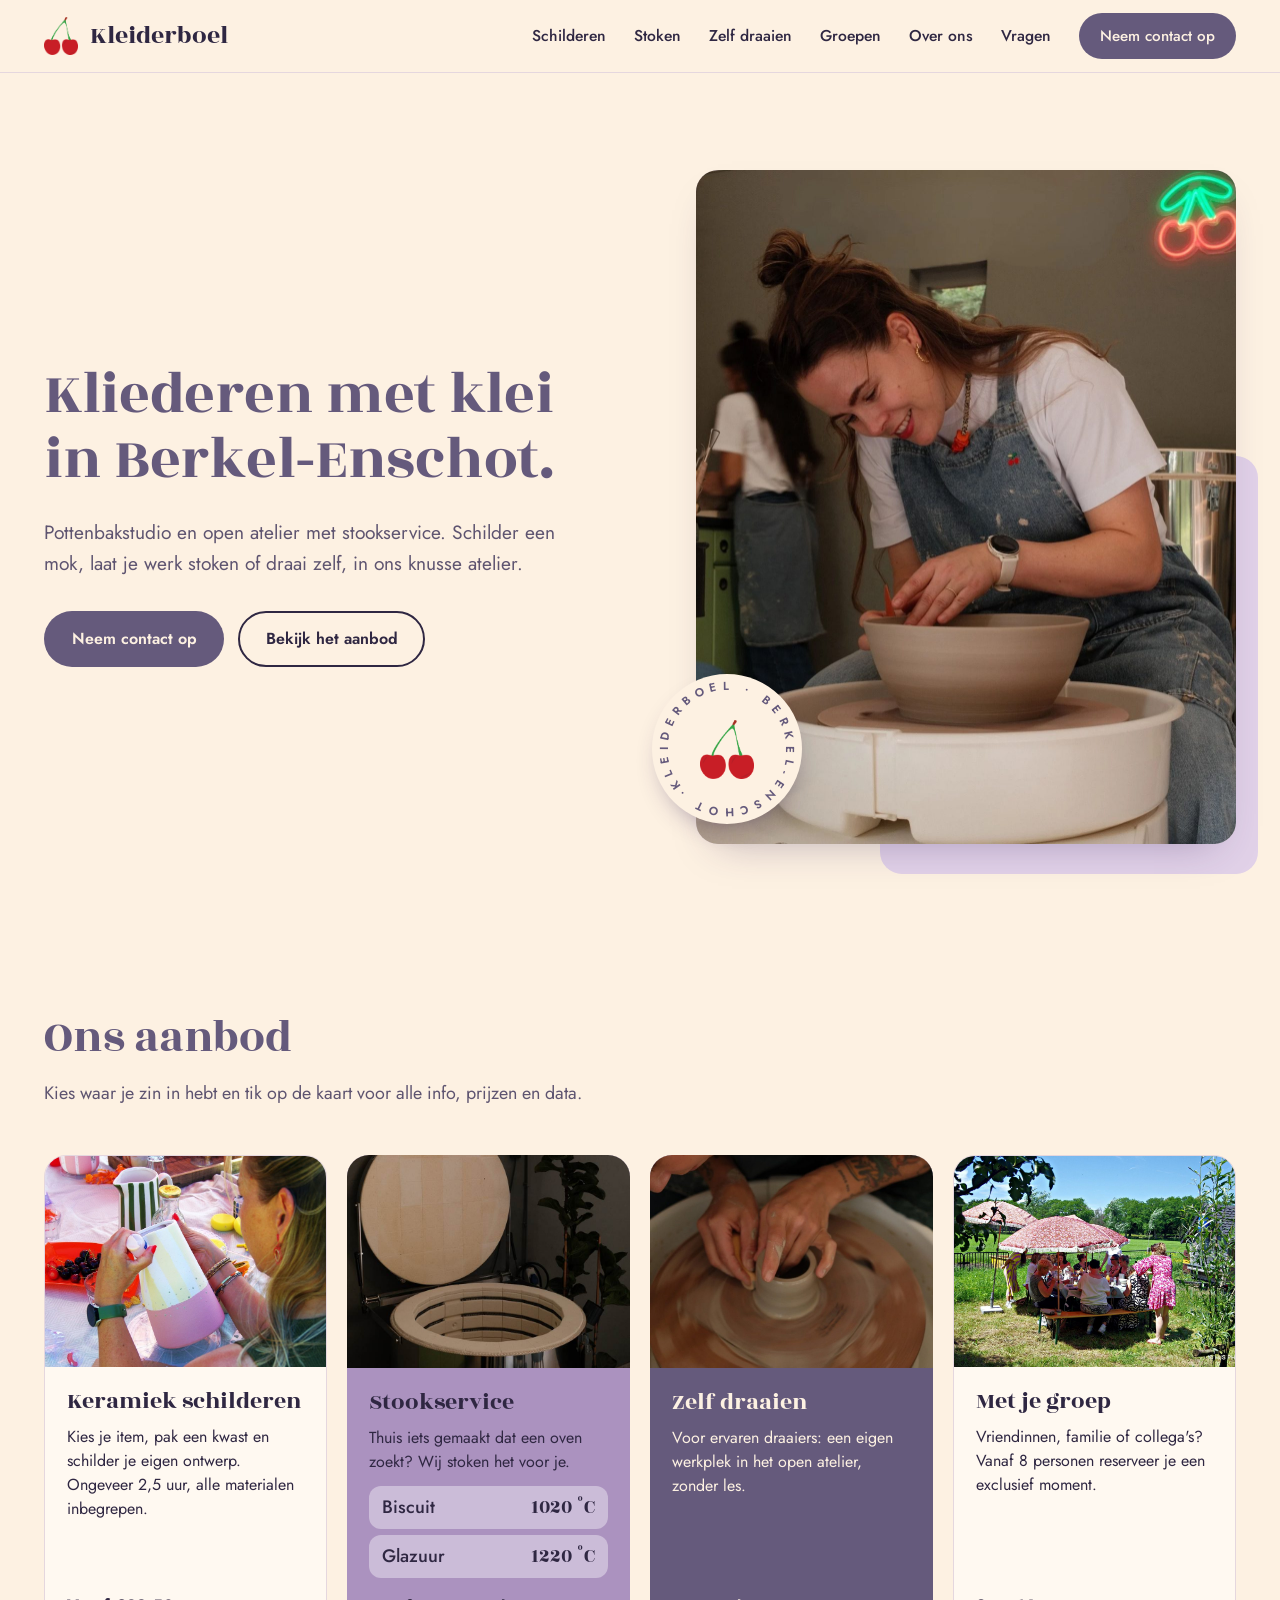
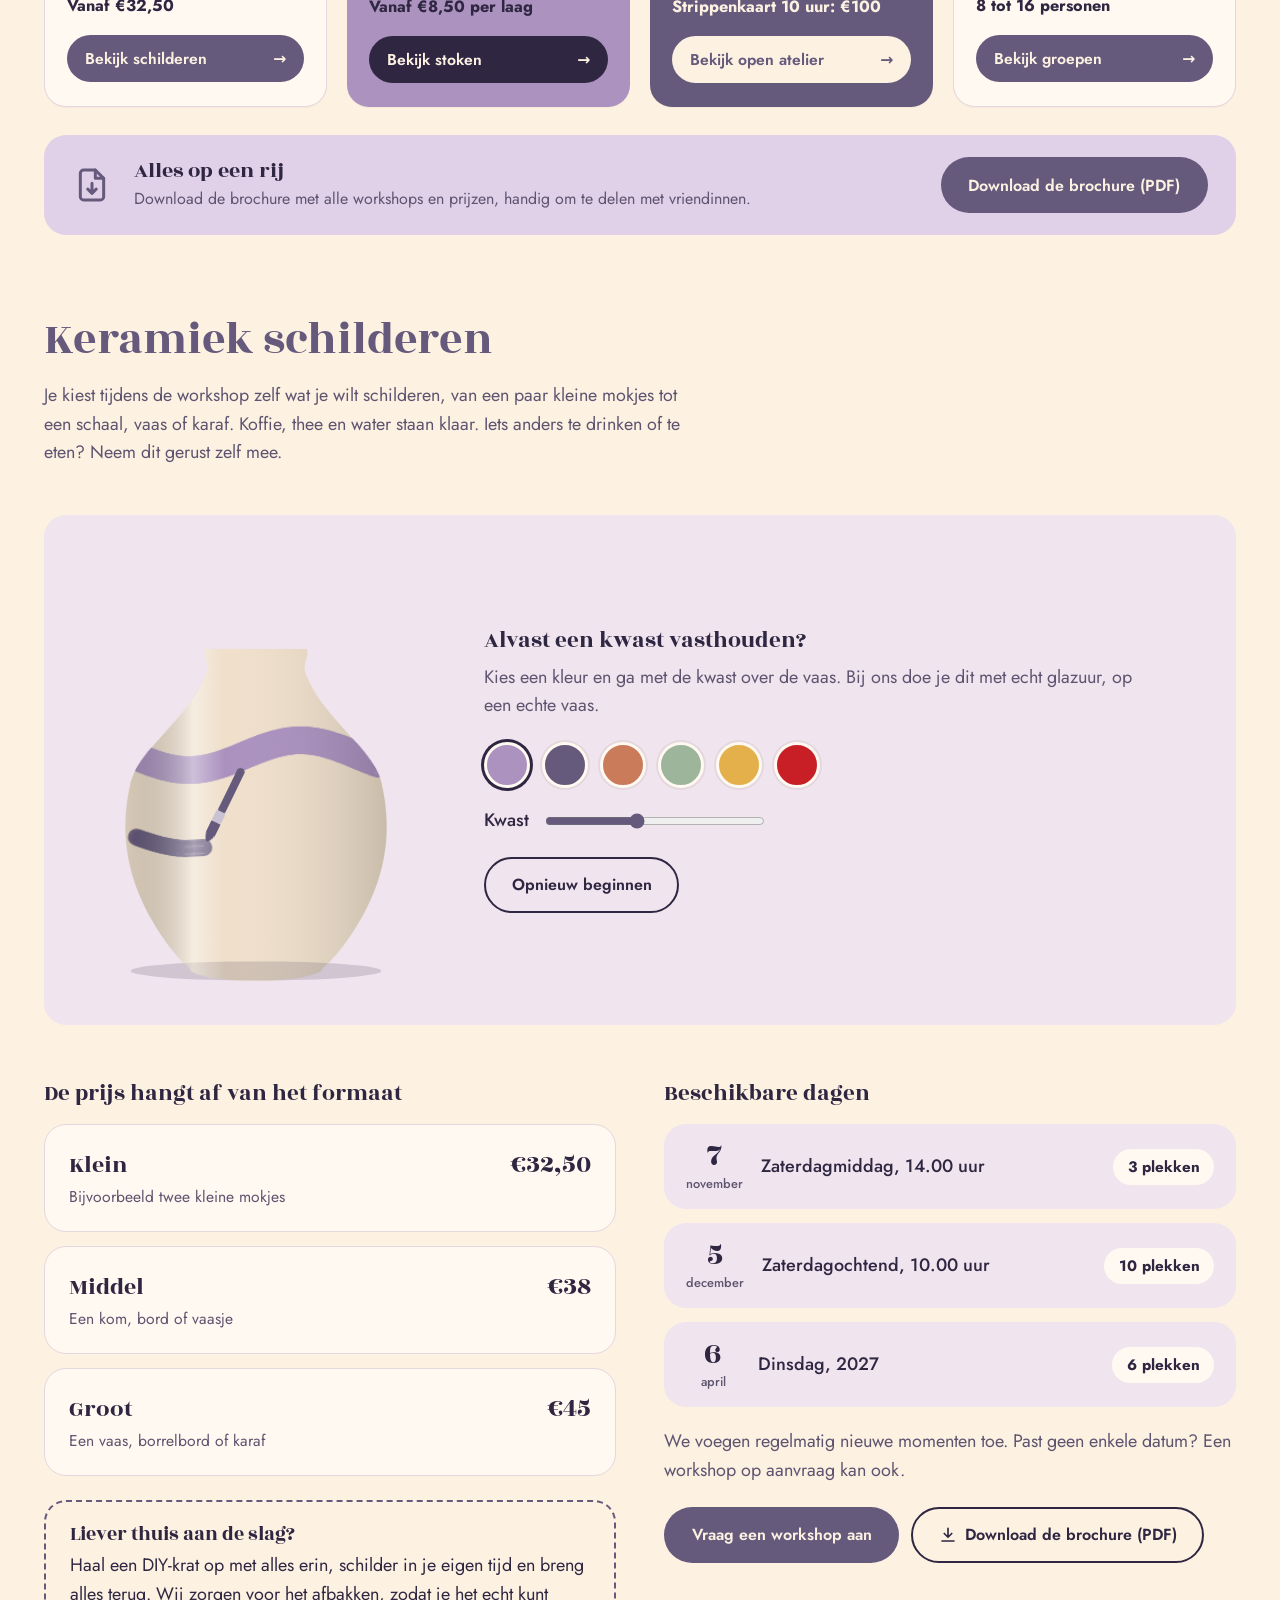
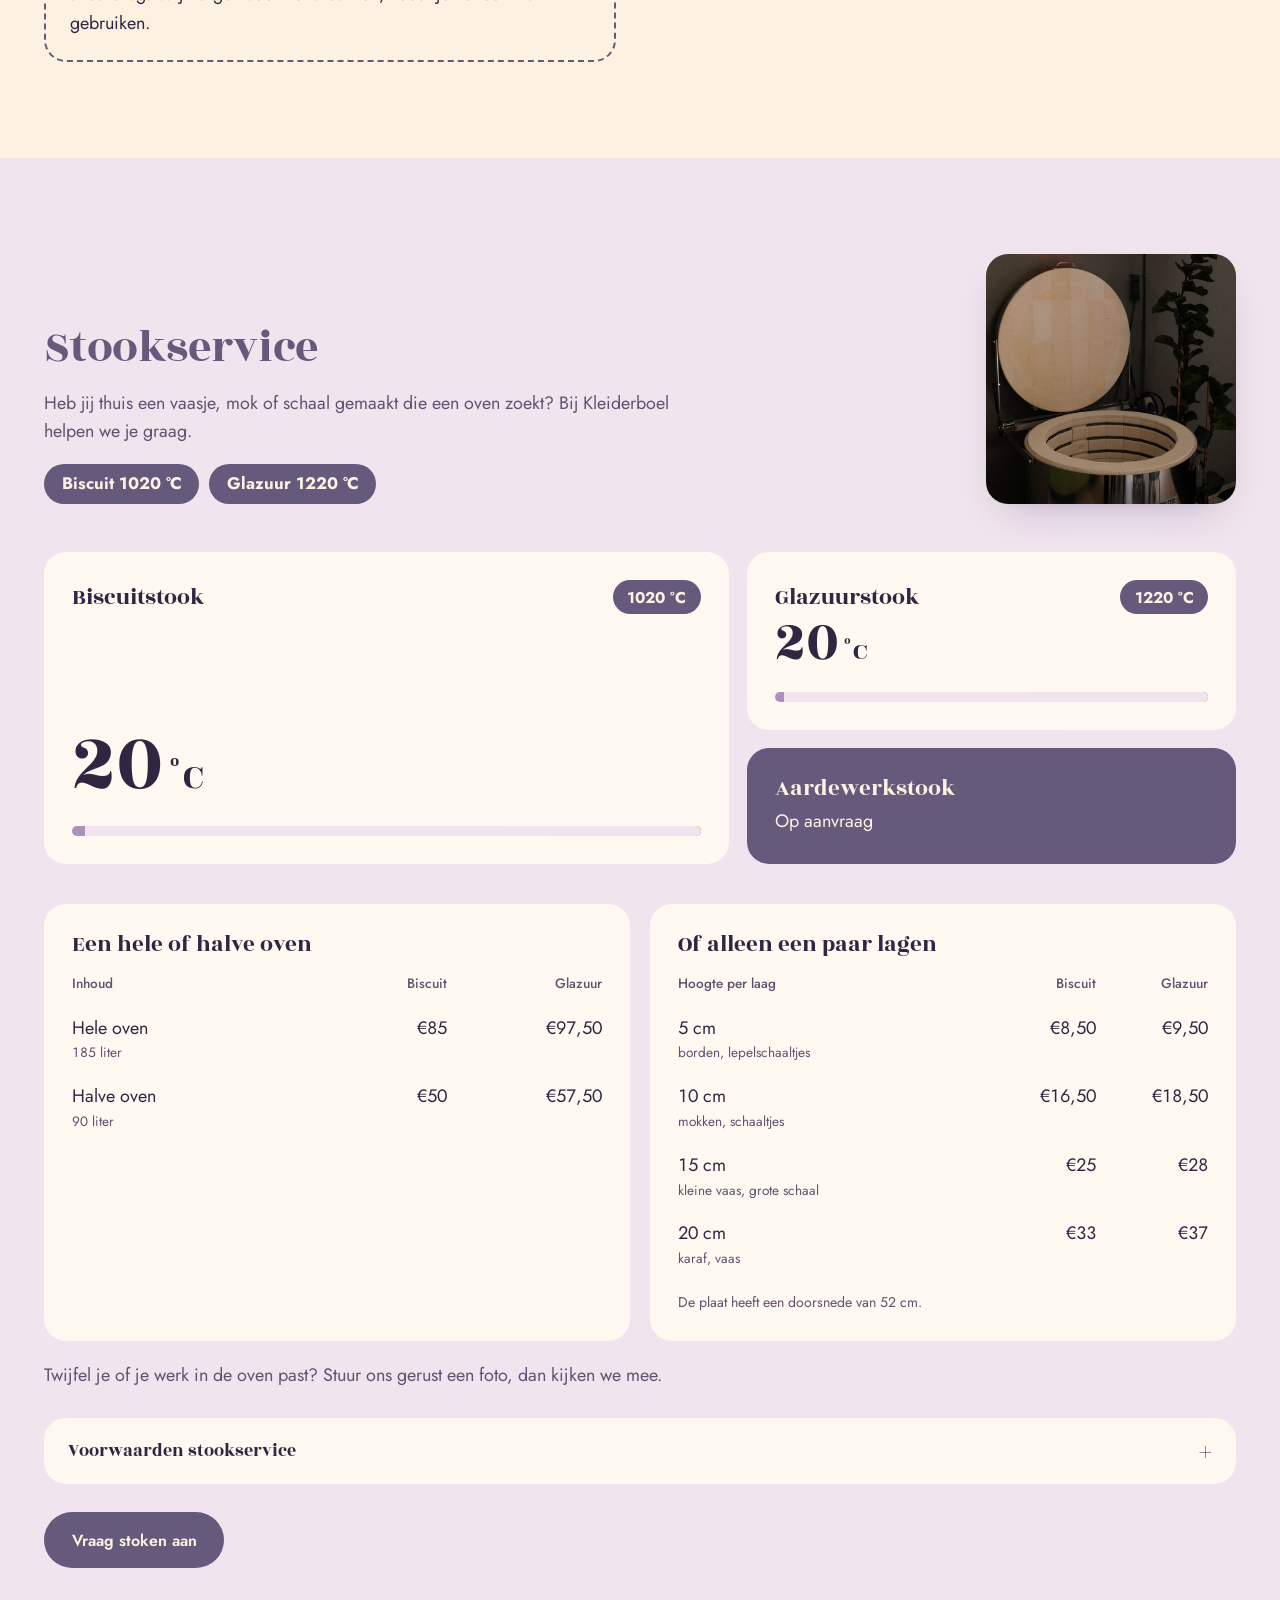
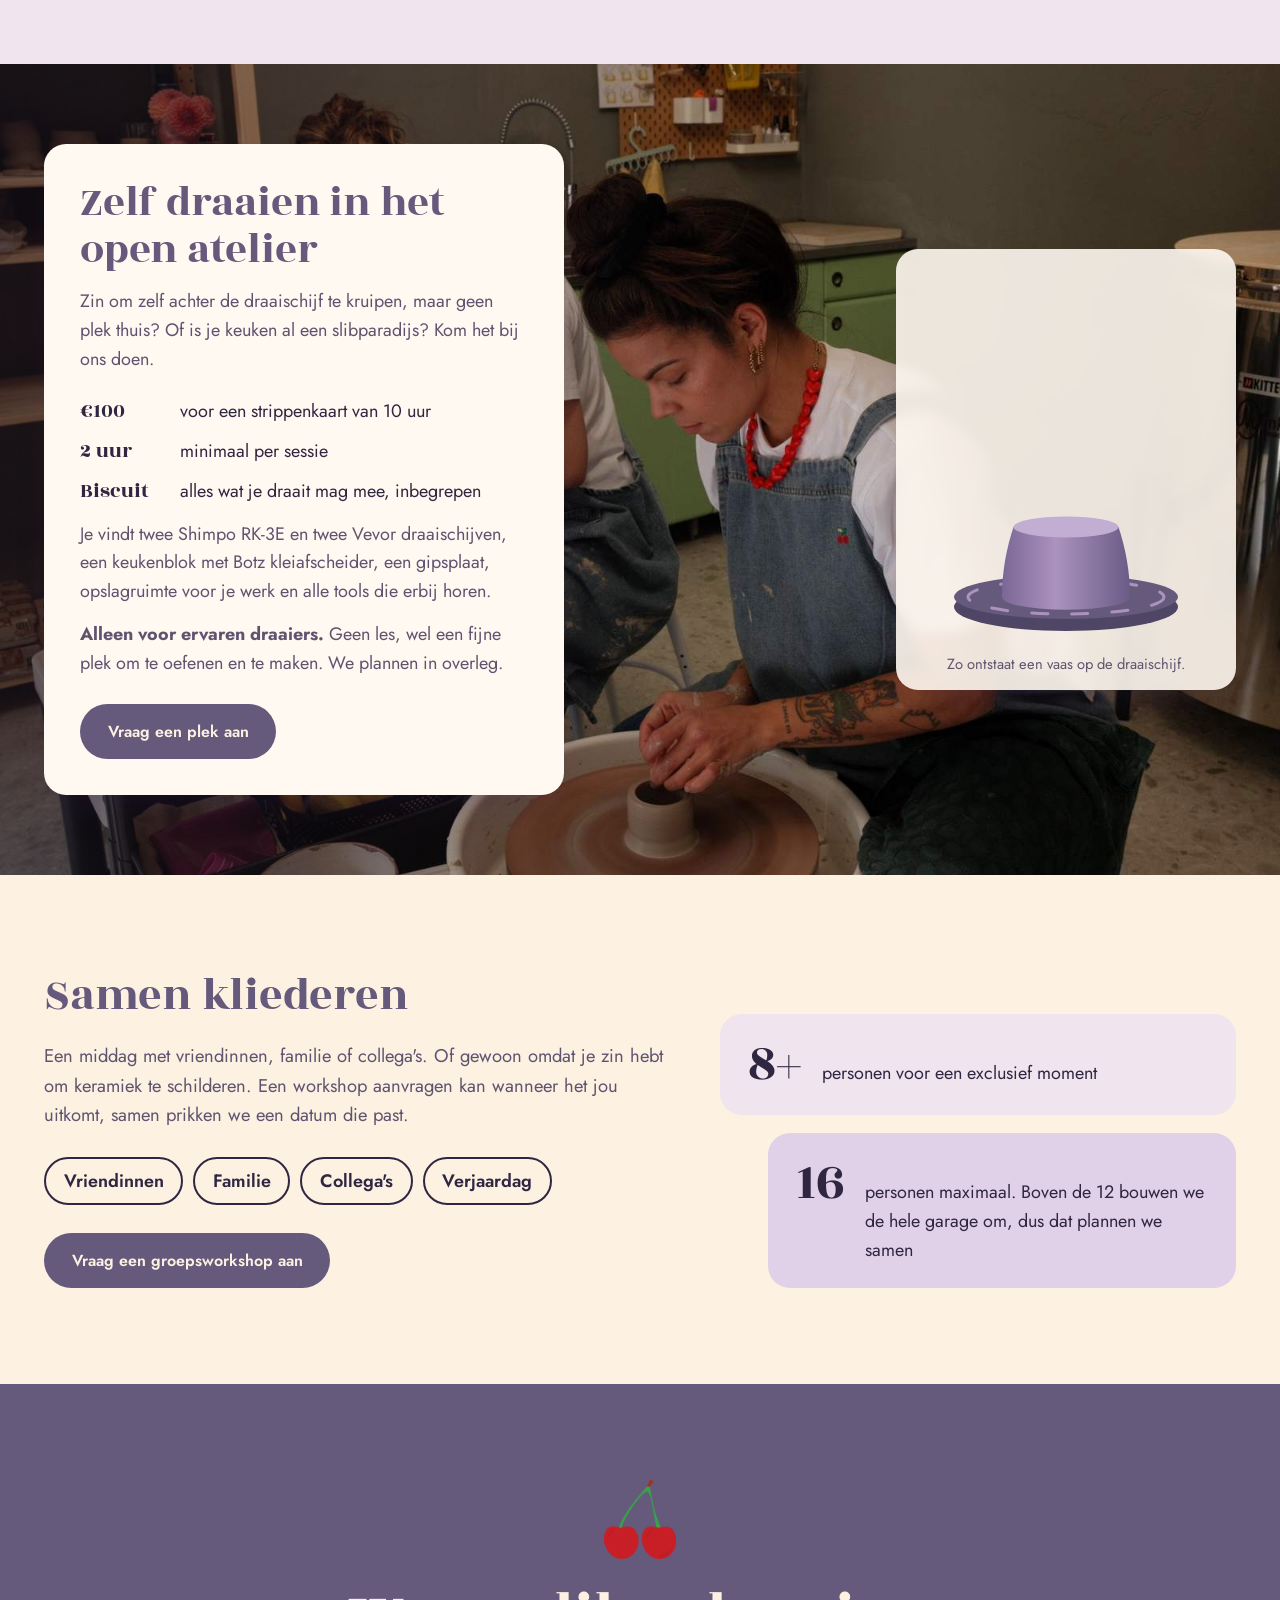
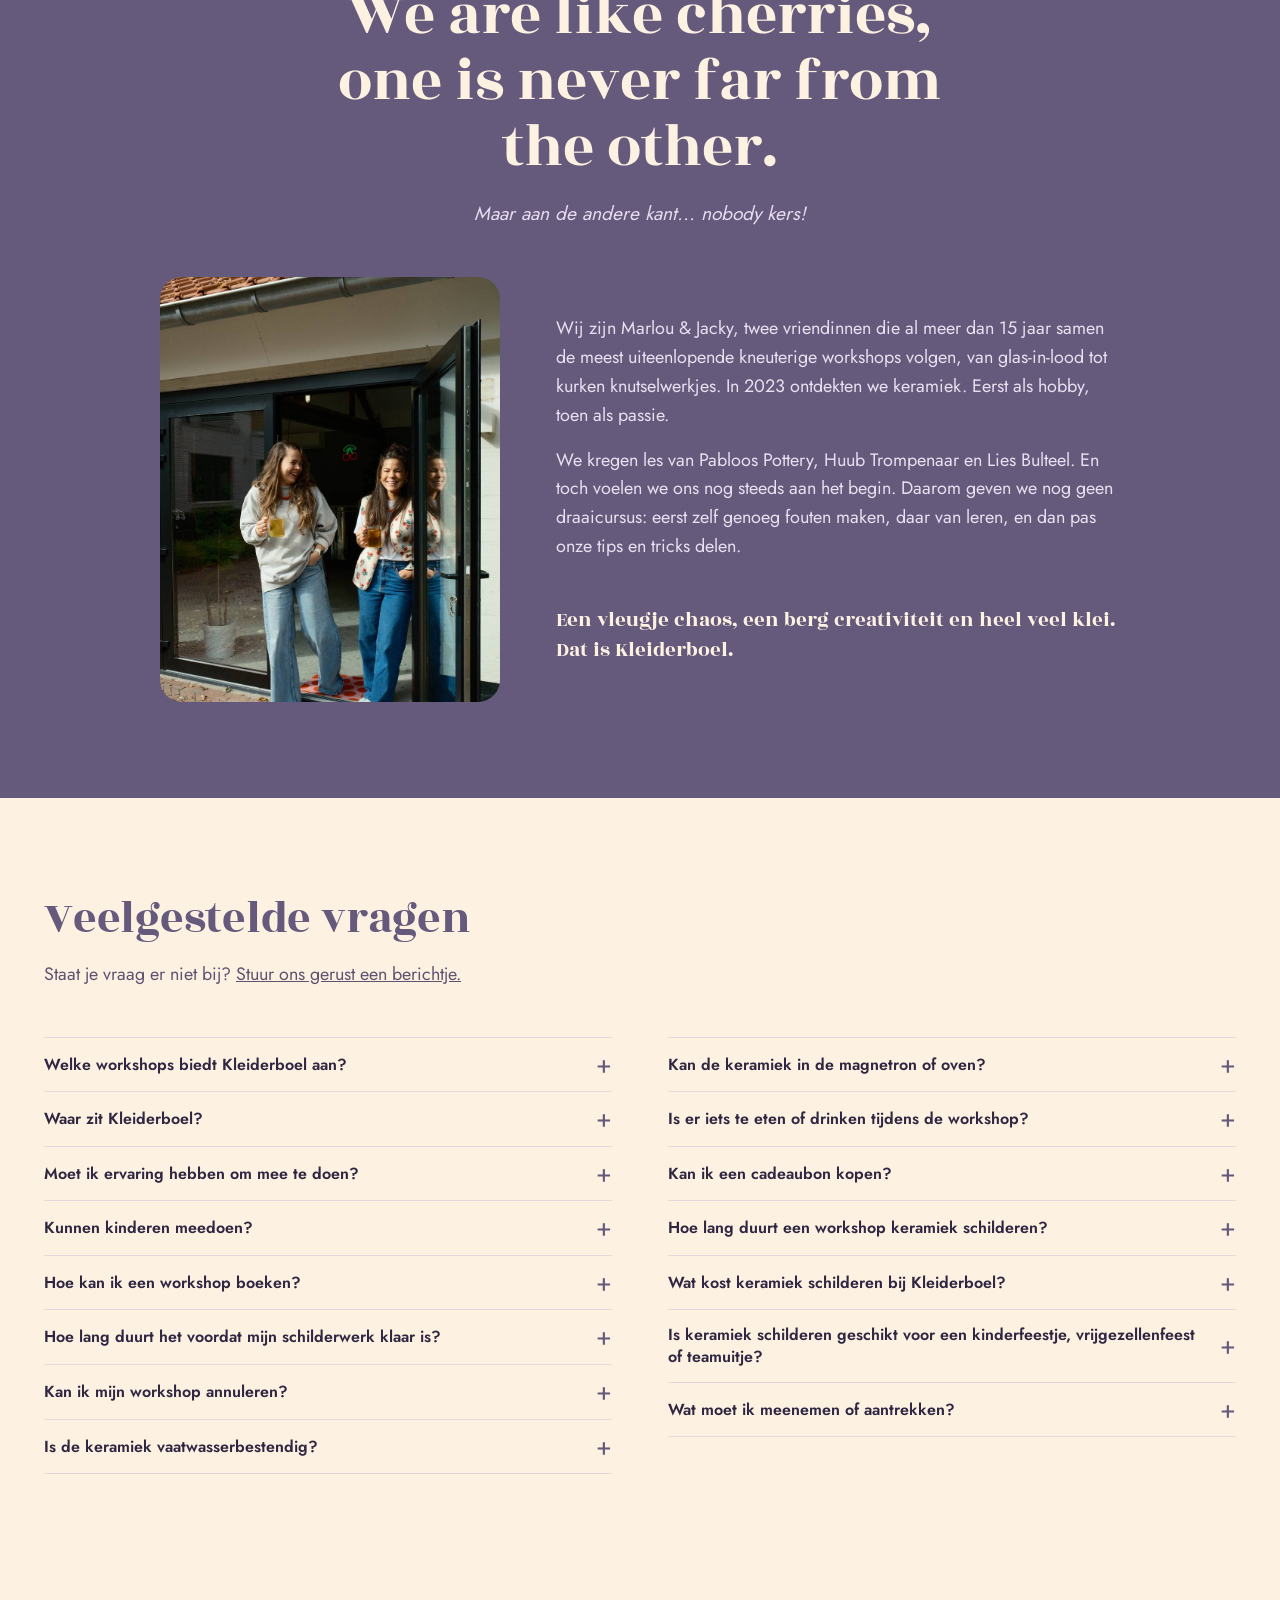
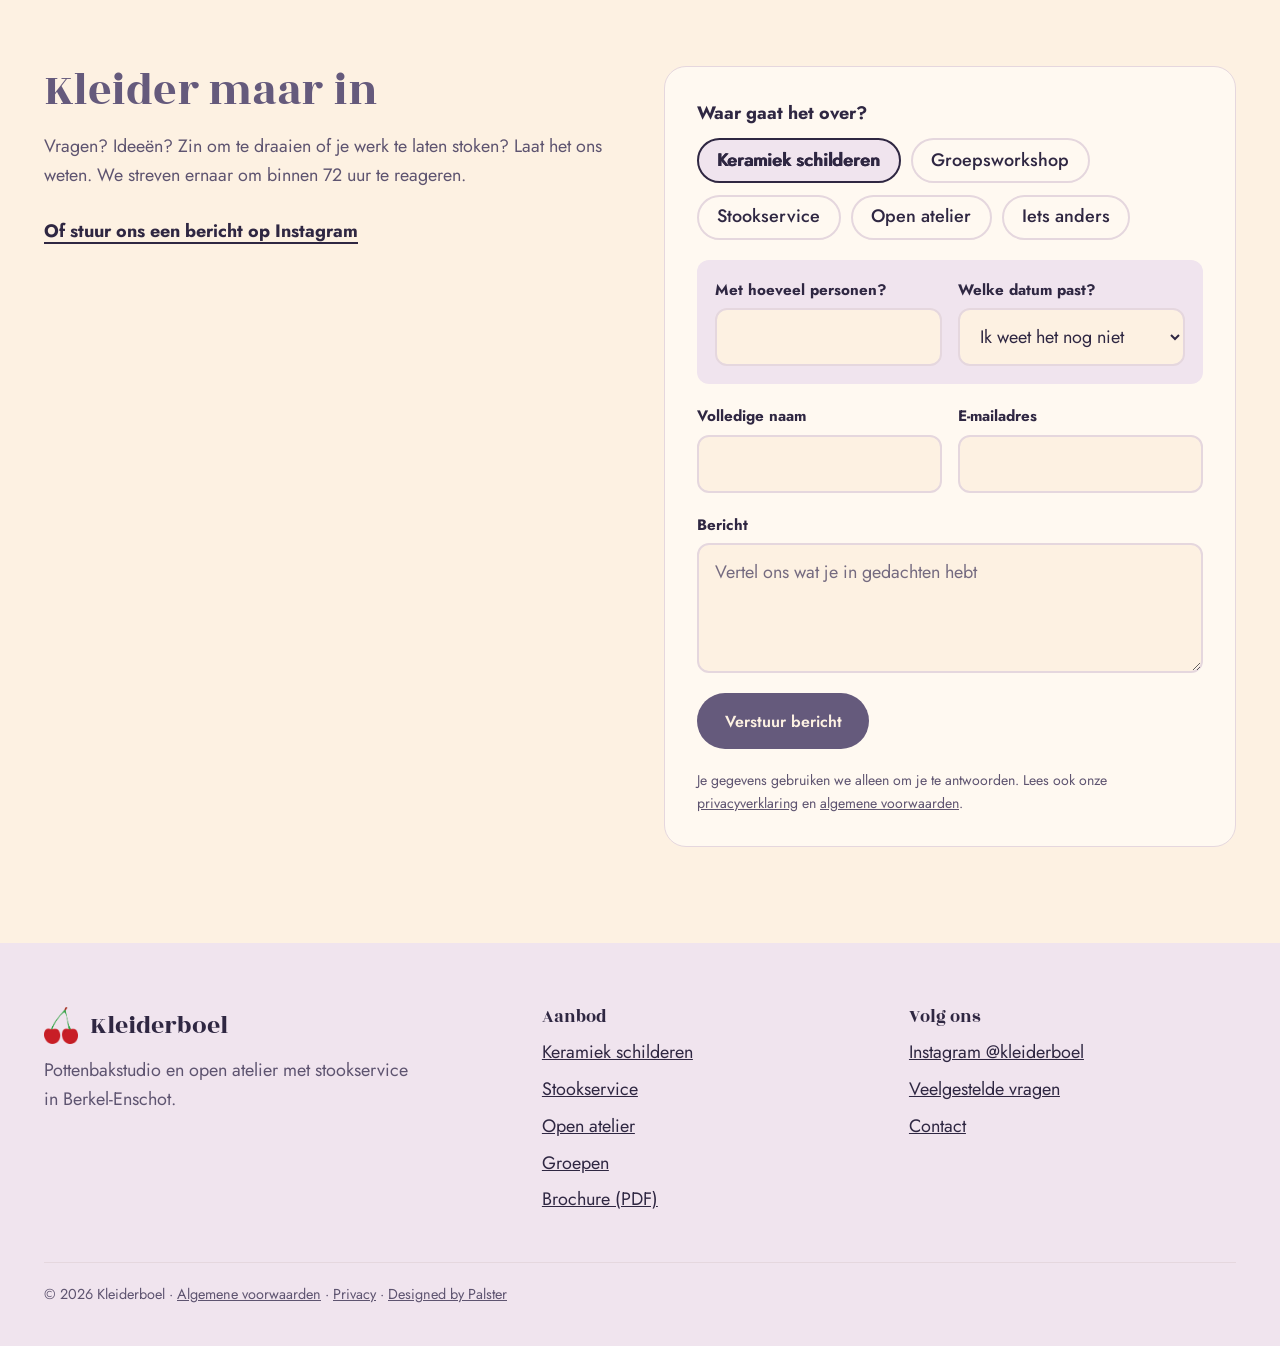
==== index.html @ 2f33665c "Workshopdatum 24 oktober verwijderd" ====
<!doctype html>
<html lang="nl">
<head>
<meta charset="utf-8">
<meta name="viewport" content="width=device-width, initial-scale=1">
<title>Kleiderboel | Keramiek schilderen, stookservice en open atelier in Berkel-Enschot</title>
<meta name="description" content="Pottenbakstudio en open atelier met stookservice in Berkel-Enschot, vlak bij Tilburg. Keramiek schilderen, stoken en zelf draaien.">
<!-- VERWIJDER de volgende regel bij livegang op kleiderboel.nl -->
<meta name="robots" content="noindex, nofollow">
<link rel="canonical" href="https://kleiderboel.nl/">
<link rel="icon" type="image/png" href="/assets/img/cherries.png">
<meta name="theme-color" content="#FDF1E2">
<meta property="og:type" content="website"><meta property="og:locale" content="nl_NL"><meta property="og:site_name" content="Kleiderboel">
<meta property="og:title" content="Kleiderboel | Keramiek schilderen in Berkel-Enschot">
<meta property="og:description" content="Keramiek schilderen, stookservice en open atelier in Berkel-Enschot.">
<meta property="og:url" content="https://kleiderboel.nl/"><meta property="og:image" content="https://kleiderboel.nl/assets/img/hero.jpg">
<link rel="preload" href="/assets/fonts/rozha-one-400.woff2" as="font" type="font/woff2" crossorigin>
<link rel="preload" href="/assets/fonts/jost-variable.woff2" as="font" type="font/woff2" crossorigin>
<link rel="stylesheet" href="/assets/css/style.css">
</head>
<body>
<a href="#main" class="sr" style="position:absolute;left:-9999px">Naar de inhoud</a>

<header class="nav">
  <div class="wrap">
    <a class="brand" href="#top" aria-label="Kleiderboel, naar boven">
      <img src="/assets/img/cherries.png" alt="" width="34" height="37">
      <span>Kleiderboel</span>
    </a>
    <button class="menu-toggle" aria-expanded="false" aria-controls="menu">Menu</button>
    <ul class="menu" id="menu">
      <li><a href="#schilderen">Schilderen</a></li>
      <li><a href="#stoken">Stoken</a></li>
      <li><a href="#draaien">Zelf draaien</a></li>
      <li><a href="#groepen">Groepen</a></li>
      <li><a href="#over-ons">Over ons</a></li>
      <li><a href="#faq">Vragen</a></li>
      <li><a class="btn btn-primary" href="#contact">Neem contact op</a></li>
    </ul>
  </div>
</header>

<main id="main">
<div id="top"></div>

<section class="hero" aria-labelledby="h-hero">
  <div class="wrap">
    <div class="rv">
      <h1 id="h-hero">Kliederen met klei in Berkel&#8209;Enschot.</h1>
      <p class="lead">Pottenbakstudio en open atelier met stookservice. Schilder een mok, laat je werk stoken of draai zelf, in ons knusse atelier.</p>
      <div class="cta">
        <a class="btn btn-primary" href="#contact">Neem contact op</a>
        <a class="btn btn-ghost" href="#aanbod">Bekijk het aanbod</a>
      </div>
    </div>
    <div class="hero-art rv">
      <div class="frame">
        <img src="/assets/img/hero.jpg" alt="Een lachende vrouw bewerkt een kom op de draaischijf in het atelier, met de neonkers aan de muur" width="1080" height="1350" fetchpriority="high">
      </div>
      <div class="badge" aria-hidden="true">
        <svg viewBox="0 0 200 200"><defs><path id="ringPath" d="M100,100 m-79,0 a79,79 0 1,1 158,0 a79,79 0 1,1 -158,0"/></defs><g id="ringG"><text><textPath href="#ringPath" textLength="490" lengthAdjust="spacing">KLEIDERBOEL · BERKEL-ENSCHOT · </textPath></text></g></svg>
        <img class="mid" src="/assets/img/cherries.png" alt="" width="54" height="59">
      </div>
    </div>
  </div>
</section>

<section id="aanbod" aria-labelledby="h-aanbod" style="padding-top:40px;padding-bottom:24px">
  <div class="wrap">
    <div class="sec-head rv">
      <h2 id="h-aanbod">Ons aanbod</h2>
      <p class="measure">Kies waar je zin in hebt en tik op de kaart voor alle info, prijzen en data.</p>
    </div>
    <div class="offer">
      <a class="cell c-a rv" href="#schilderen">
        <div class="pic"><img loading="lazy" src="/assets/img/cup.jpg" alt="Een deelnemer schildert een karaf in pastelkleuren tijdens een workshop in de tuin" width="900" height="1359"></div>
        <div class="body">
          <h3>Keramiek schilderen</h3>
          <p>Kies je item, pak een kwast en schilder je eigen ontwerp. Ongeveer 2,5 uur, alle materialen inbegrepen.</p>
          <span class="price">Vanaf €32,50</span>
          <span class="go">Bekijk schilderen <i aria-hidden="true">&rarr;</i></span>
        </div>
      </a>
      <a class="cell c-b rv" href="#stoken">
        <div class="pic"><img loading="lazy" src="/assets/img/kiln.jpg" alt="De keramiekoven met open deksel, met de neonkers aan de muur erboven" width="800" height="1200"></div>
        <div class="body">
          <h3>Stookservice</h3>
          <p>Thuis iets gemaakt dat een oven zoekt? Wij stoken het voor je.</p>
          <ul class="degs"><li><span>Biscuit</span><b>1020 °C</b></li><li><span>Glazuur</span><b>1220 °C</b></li></ul>
          <span class="price">Vanaf €8,50 per laag</span>
          <span class="go">Bekijk stoken <i aria-hidden="true">&rarr;</i></span>
        </div>
      </a>
      <a class="cell c-c rv" href="#draaien">
        <div class="pic"><img loading="lazy" src="/assets/img/trim.jpg" alt="Handen vormen een kopje op de draaischijf" width="900" height="1125"></div>
        <div class="body">
          <h3>Zelf draaien</h3>
          <p>Voor ervaren draaiers: een eigen werkplek in het open atelier, zonder les.</p>
          <span class="price">Strippenkaart 10 uur: €100</span>
          <span class="go">Bekijk open atelier <i aria-hidden="true">&rarr;</i></span>
        </div>
      </a>
      <a class="cell c-d rv" href="#groepen">
        <div class="pic"><img loading="lazy" src="/assets/img/door.jpg" alt="Een groep vrouwen schildert keramiek aan een lange tafel onder parasols in de tuin" width="1200" height="794"></div>
        <div class="body">
          <h3>Met je groep</h3>
          <p>Vriendinnen, familie of collega's? Vanaf 8 personen reserveer je een exclusief moment.</p>
          <span class="price">8 tot 16 personen</span>
          <span class="go">Bekijk groepen <i aria-hidden="true">&rarr;</i></span>
        </div>
      </a>
    </div>
    <div class="dl rv">
      <svg width="40" height="40" viewBox="0 0 24 24" fill="none" stroke="currentColor" stroke-width="1.8" stroke-linecap="round" stroke-linejoin="round" aria-hidden="true"><path d="M14 3H7a2 2 0 0 0-2 2v14a2 2 0 0 0 2 2h10a2 2 0 0 0 2-2V8z"/><path d="M14 3v5h5M12 11v6m0 0l-2.5-2.5M12 17l2.5-2.5"/></svg>
      <div><h3>Alles op een rij</h3><p>Download de brochure met alle workshops en prijzen, handig om te delen met vriendinnen.</p></div>
      <a class="btn btn-primary" href="/wp-content/uploads/2026/08/h22026-keramiek-schilderen-workshop.pdf" target="_blank" rel="noopener">Download de brochure (PDF)</a>
    </div>
  </div>
</section>

<section id="schilderen" class="paint" aria-labelledby="h-paint">
  <div class="wrap">
    <div class="sec-head rv">
      <h2 id="h-paint">Keramiek schilderen</h2>
      <p class="measure">Je kiest tijdens de workshop zelf wat je wilt schilderen, van een paar kleine mokjes tot een schaal, vaas of karaf. Koffie, thee en water staan klaar. Iets anders te drinken of te eten? Neem dit gerust zelf mee.</p>
    </div>
    <div class="studio rv">
      <div class="canvas-wrap">
        <canvas id="paintCanvas" role="img" aria-label="Een lege vaas om met een kwast te beschilderen. Alleen voor de lol, boeken kan hieronder."></canvas>
        <svg class="over" viewBox="0 0 320 420" aria-hidden="true"><defs><linearGradient id="gl" x1="0" x2="1"><stop offset="0" stop-color="#000" stop-opacity=".10"/><stop offset=".26" stop-color="#fff" stop-opacity=".42"/><stop offset=".38" stop-color="#fff" stop-opacity="0"/><stop offset="1" stop-color="#000" stop-opacity=".16"/></linearGradient></defs><ellipse cx="160" cy="399" rx="118" ry="9" fill="#2F2742" opacity=".16"/><path id="paintShape" fill="url(#gl)"/></svg>
        <svg class="brush" id="brush" viewBox="0 0 14 90" aria-hidden="true"><rect x="3" y="0" width="8" height="50" rx="4" fill="#655A7C"/><rect x="2" y="48" width="10" height="12" rx="2" fill="#C9C2D3"/><path id="brushTip" d="M2 60 L12 60 L12 72 Q7 90 2 72 Z" fill="currentColor"/></svg>
      </div>
      <div>
        <h3>Alvast een kwast vasthouden?</h3>
        <p class="measure" style="color:var(--ink-soft)">Kies een kleur en ga met de kwast over de vaas. Bij ons doe je dit met echt glazuur, op een echte vaas.</p>
        <div class="swatches" role="group" aria-label="Kies een kleur">
          <button type="button" class="sw" data-c="#AB92BF" aria-label="Amethist" aria-pressed="true" style="background:#AB92BF"></button>
          <button type="button" class="sw" data-c="#655A7C" aria-label="Dolfijn" aria-pressed="false" style="background:#655A7C"></button>
          <button type="button" class="sw" data-c="#C97B5A" aria-label="Terracotta" aria-pressed="false" style="background:#C97B5A"></button>
          <button type="button" class="sw" data-c="#9CB59B" aria-label="Saliegroen" aria-pressed="false" style="background:#9CB59B"></button>
          <button type="button" class="sw" data-c="#E3B04B" aria-label="Mosterd" aria-pressed="false" style="background:#E3B04B"></button>
          <button type="button" class="sw" data-c="#C81E26" aria-label="Kersenrood" aria-pressed="false" style="background:#C81E26"></button>
        </div>
        <label class="dik" for="paintSize">Kwast <input id="paintSize" type="range" min="8" max="42" value="22"></label>
        <button type="button" class="btn btn-ghost" id="paintClear">Opnieuw beginnen</button>
      </div>
    </div>
    <div class="two">
      <div class="rv">
        <h3 style="margin-bottom:18px">De prijs hangt af van het formaat</h3>
        <div class="sizes">
          <div class="size"><div><b>Klein</b><br><span class="d">Bijvoorbeeld twee kleine mokjes</span></div><span class="eur">€32,50</span></div>
          <div class="size"><div><b>Middel</b><br><span class="d">Een kom, bord of vaasje</span></div><span class="eur">€38</span></div>
          <div class="size"><div><b>Groot</b><br><span class="d">Een vaas, borrelbord of karaf</span></div><span class="eur">€45</span></div>
        </div>
        <div class="diy">
          <h3>Liever thuis aan de slag?</h3>
          <p>Haal een DIY-krat op met alles erin, schilder in je eigen tijd en breng alles terug. Wij zorgen voor het afbakken, zodat je het echt kunt gebruiken.</p>
        </div>
      </div>
      <div class="rv">
        <h3 style="margin-bottom:18px">Beschikbare dagen</h3>
        <div class="dates">
          <div class="date"><div class="day">7<small>november</small></div><div class="when">Zaterdagmiddag, 14.00 uur</div><div class="left">3 plekken</div></div>
          <div class="date"><div class="day">5<small>december</small></div><div class="when">Zaterdagochtend, 10.00 uur</div><div class="left">10 plekken</div></div>
          <div class="date"><div class="day">6<small>april</small></div><div class="when">Dinsdag, 2027</div><div class="left">6 plekken</div></div>
        </div>
        <p class="note">We voegen regelmatig nieuwe momenten toe. Past geen enkele datum? Een workshop op aanvraag kan ook.</p>
        <p class="ctas"><a class="btn btn-primary" href="#contact" data-topic="schilderen">Vraag een workshop aan</a><a class="btn btn-ghost" href="/wp-content/uploads/2026/08/h22026-keramiek-schilderen-workshop.pdf" target="_blank" rel="noopener"><svg width="18" height="18" viewBox="0 0 24 24" fill="none" stroke="currentColor" stroke-width="2.2" stroke-linecap="round" stroke-linejoin="round" aria-hidden="true"><path d="M12 3v12m0 0l-5-5m5 5l5-5M4 20h16"/></svg>Download de brochure (PDF)</a></p>
      </div>
    </div>
  </div>
</section>

<section id="stoken" class="fire" aria-labelledby="h-fire">
  <div class="wrap">
    <div class="fire-head">
      <div class="sec-head rv">
        <h2 id="h-fire">Stookservice</h2>
        <p class="measure">Heb jij thuis een vaasje, mok of schaal gemaakt die een oven zoekt? Bij Kleiderboel helpen we je graag.</p>
        <p class="tempsum"><span class="tag">Biscuit 1020 °C</span><span class="tag">Glazuur 1220 °C</span></p>
      </div>
      <figure class="fire-pic rv"><img loading="lazy" src="/assets/img/kiln.jpg" alt="De keramiekoven met open deksel, met de neonkersen aan de muur erboven" width="800" height="1200"></figure>
    </div>
    <div class="temps">
      <div class="temp t1 rv" data-heat="1020"><i class="glow"></i><div class="th"><h3>Biscuitstook</h3><span class="tag">1020 °C</span></div><div><div class="deg" aria-hidden="true"><span class="num">1020</span><span class="u">°C</span></div><span class="sr-only">1020 graden Celsius</span><div class="heat" aria-hidden="true"><i></i></div></div></div>
      <div class="temp t2 rv" data-heat="1220"><i class="glow"></i><div class="th"><h3>Glazuurstook</h3><span class="tag">1220 °C</span></div><div><div class="deg" aria-hidden="true" style="font-size:clamp(2.4rem,4.6vw,3.6rem)"><span class="num">1220</span><span class="u">°C</span></div><span class="sr-only">1220 graden Celsius</span><div class="heat" aria-hidden="true"><i></i></div></div></div>
      <div class="temp t3 rv"><h3>Aardewerkstook</h3><p style="margin-top:6px">Op aanvraag</p></div>
    </div>
    <div class="prices">
      <div class="pcard rv">
        <h3>Een hele of halve oven</h3>
        <table>
          <thead><tr><th scope="col">Inhoud</th><th scope="col">Biscuit</th><th scope="col">Glazuur</th></tr></thead>
          <tbody>
            <tr><td>Hele oven<small>185 liter</small></td><td>€85</td><td>€97,50</td></tr>
            <tr><td>Halve oven<small>90 liter</small></td><td>€50</td><td>€57,50</td></tr>
          </tbody>
        </table>
      </div>
      <div class="pcard rv">
        <h3>Of alleen een paar lagen</h3>
        <table>
          <thead><tr><th scope="col">Hoogte per laag</th><th scope="col">Biscuit</th><th scope="col">Glazuur</th></tr></thead>
          <tbody>
            <tr><td>5 cm<small>borden, lepelschaaltjes</small></td><td>€8,50</td><td>€9,50</td></tr>
            <tr><td>10 cm<small>mokken, schaaltjes</small></td><td>€16,50</td><td>€18,50</td></tr>
            <tr><td>15 cm<small>kleine vaas, grote schaal</small></td><td>€25</td><td>€28</td></tr>
            <tr><td>20 cm<small>karaf, vaas</small></td><td>€33</td><td>€37</td></tr>
          </tbody>
        </table>
        <p class="sub-note" style="margin-top:12px">De plaat heeft een doorsnede van 52 cm.</p>
      </div>
    </div>
    <p class="note rv">Twijfel je of je werk in de oven past? Stuur ons gerust een foto, dan kijken we mee.</p>
    <details class="rv">
      <summary>Voorwaarden stookservice</summary>
      <div class="terms">
        <div><b>Werkwijze</b>We berekenen de kosten op basis van de ingenomen ovenruimte, niet op gewicht. Je brengt en haalt je werk zelf, wij laden en lossen. De oven wordt gestookt wanneer hij vol is, en je krijgt bericht als je werk klaarstaat.</div>
        <div><b>Eigen verantwoordelijkheid</b>Werk moet volledig droog zijn. Jij kiest de juiste combinatie van klei, glazuur en stooktemperatuur. Schade door ongeschikt glazuur is voor rekening van de maker.</div>
        <div><b>Druipglazuren</b>Gebruik je sterk vloeiende glazuren, zoals Mayco Honey Flux of Botz Plus? Lever dan een passend klei-onderplaatje mee.</div>
        <div><b>Aansprakelijkheid</b>We gaan zorgvuldig om met ieder werkstuk, maar Kleiderboel is niet aansprakelijk voor schade tijdens het stookproces, tenzij er aantoonbaar nalatigheid is.</div>
      </div>
    </details>
    <p style="margin-top:28px" class="rv"><a class="btn btn-primary" href="#contact" data-topic="stoken">Vraag stoken aan</a></p>
  </div>
</section>

<section id="draaien" class="spin" aria-labelledby="h-spin">
  <div class="band">
    <img loading="lazy" src="/assets/img/two-wheel.jpg" alt="Marlou en Jacky aan het werk in het atelier, een van hen draait een kommetje op de draaischijf" width="1600" height="1066">
    <div class="wrap">
      <div class="card rv">
        <h2 id="h-spin">Zelf draaien in het open atelier</h2>
        <p>Zin om zelf achter de draaischijf te kruipen, maar geen plek thuis? Of is je keuken al een slibparadijs? Kom het bij ons doen.</p>
        <ul class="facts">
          <li><b>€100</b><span>voor een strippenkaart van 10 uur</span></li>
          <li><b>2 uur</b><span>minimaal per sessie</span></li>
          <li><b>Biscuit</b><span>alles wat je draait mag mee, inbegrepen</span></li>
        </ul>
        <p>Je vindt twee Shimpo RK-3E en twee Vevor draaischijven, een keukenblok met Botz kleiafscheider, een gipsplaat, opslagruimte voor je werk en alle tools die erbij horen.</p>
        <p><b>Alleen voor ervaren draaiers.</b> Geen les, wel een fijne plek om te oefenen en te maken. We plannen in overleg.</p>
        <a class="btn btn-primary" href="#contact" data-topic="draaien">Vraag een plek aan</a>
      </div>
      <figure class="stage rv" id="stage">
        <svg viewBox="0 0 300 380" role="img" aria-label="Een klompje klei dat op de draaischijf stap voor stap een vaas wordt">
          <defs>
            <linearGradient id="clay" x1="0" x2="1"><stop offset="0" stop-color="#7B6795"/><stop offset=".42" stop-color="#AB92BF"/><stop offset="1" stop-color="#6B5B86"/></linearGradient>
            <linearGradient id="shine" x1="0" x2="1"><stop offset="0" stop-color="#fff" stop-opacity="0"/><stop offset=".5" stop-color="#fff" stop-opacity=".36"/><stop offset="1" stop-color="#fff" stop-opacity="0"/></linearGradient>
            <clipPath id="vaseClipPath"><path id="vaseClip"/></clipPath>
          </defs>
          <ellipse cx="150" cy="338" rx="112" ry="24" fill="#4F4565"/>
          <ellipse cx="150" cy="328" rx="112" ry="22" fill="#655A7C"/>
          <ellipse class="spin-ring" cx="150" cy="328" rx="98" ry="17" fill="none" stroke="#AB92BF" stroke-width="3" stroke-dasharray="16 24" stroke-linecap="round"/>
          <path id="vase" fill="url(#clay)"/>
          <g clip-path="url(#vaseClipPath)"><rect class="sweep" x="-60" y="0" width="64" height="380" fill="url(#shine)"/></g>
          <ellipse id="vaseTop" fill="#C2AED3"/>
          <ellipse id="vaseHole" fill="#4F4565" opacity="0"/>
        </svg>
        <figcaption>Zo ontstaat een vaas op de draaischijf.</figcaption>
      </figure>
    </div>
  </div>
</section>

<section id="groepen" class="group" aria-labelledby="h-group">
  <div class="wrap">
    <div class="stack">
      <div class="rv">
        <h2 id="h-group">Samen kliederen</h2>
        <p class="measure" style="margin-top:20px;font-size:1.15rem;color:var(--ink-soft)">Een middag met vriendinnen, familie of collega's. Of gewoon omdat je zin hebt om keramiek te schilderen. Een workshop aanvragen kan wanneer het jou uitkomt, samen prikken we een datum die past.</p>
        <div class="occasions" aria-label="Voor wie">
          <span class="chip">Vriendinnen</span><span class="chip">Familie</span><span class="chip">Collega's</span><span class="chip">Verjaardag</span>
        </div>
        <p style="margin-top:28px"><a class="btn btn-primary" href="#contact" data-topic="groep">Vraag een groepsworkshop aan</a></p>
      </div>
      <div class="stats rv">
        <div class="stat"><span class="n">8+</span><span>personen voor een exclusief moment</span></div>
        <div class="stat"><span class="n">16</span><span>personen maximaal. Boven de 12 bouwen we de hele garage om, dus dat plannen we samen</span></div>
      </div>
    </div>
  </div>
</section>

<section id="over-ons" class="about" aria-labelledby="h-about">
  <div class="wrap">
    <img class="cherries rv" src="/assets/img/cherries.png" alt="" width="72" height="79">
    <h2 id="h-about" class="rv" style="position:absolute;left:-9999px">Over ons</h2>
    <blockquote class="rv">We are like cherries, one is never far from the other.</blockquote>
    <p class="pun rv">Maar aan de andere kant... nobody kers!</p>
    <div class="about-grid">
    <figure class="about-pic rv"><img loading="lazy" src="/assets/img/tea.jpg" alt="Marlou en Jacky met een kop thee in de open deur van het atelier" width="900" height="1350"></figure>
    <div class="story rv">
      <p>Wij zijn Marlou &amp; Jacky, twee vriendinnen die al meer dan 15 jaar samen de meest uiteenlopende kneuterige workshops volgen, van glas-in-lood tot kurken knutselwerkjes. In 2023 ontdekten we keramiek. Eerst als hobby, toen als passie.</p>
      <p>We kregen les van Pabloos Pottery, Huub Trompenaar en Lies Bulteel. En toch voelen we ons nog steeds aan het begin. Daarom geven we nog geen draaicursus: eerst zelf genoeg fouten maken, daar van leren, en dan pas onze tips en tricks delen.</p>
      <p class="sign">Een vleugje chaos, een berg creativiteit en heel veel klei. Dat is Kleiderboel.</p>
    </div>
    </div>
  </div>
</section>

<section id="faq" class="faq" aria-labelledby="h-faq">
  <div class="wrap">
    <div class="sec-head rv">
      <h2 id="h-faq">Veelgestelde vragen</h2>
      <p class="measure">Staat je vraag er niet bij? <a href="#contact">Stuur ons gerust een berichtje.</a></p>
    </div>
    <div class="faq-grid"><div class="faq-col"><details class="rv"><summary>Welke workshops biedt Kleiderboel aan?</summary><div class="ans">Bij Kleiderboel in Berkel-Enschot kun je terecht voor keramiek schilderen, het open atelier en onze stookservice. 🍒<ul><li><b>Keramiek schilderen:</b> kies een stuk (mok, bord, schaaltje, noem maar op) en schilder er je eigen ontwerp op. Leuk als uitje met vriendinnen, als kinderfeestje of gewoon voor jezelf.</li><li><b>Open atelier:</b> lekker aan de slag in je eigen tempo, zonder vast programma. Voor als je al kunt pottenbakken en een plekje zoekt.</li><li><b>Stookservice:</b> heb je zelf iets gemaakt of geschilderd? Wij stoken het voor je, zodat het sterk, glanzend en klaar voor gebruik uit de oven komt.</li></ul></div></details><details class="rv"><summary>Waar zit Kleiderboel?</summary><div class="ans">Kleiderboel zit in onze omgebouwde garage in Berkel-Enschot, vlak bij Tilburg. Bosscheweg 6, Berkel-Enschot.</div></details><details class="rv"><summary>Moet ik ervaring hebben om mee te doen?</summary><div class="ans">Nee, helemaal niet. Je hoeft niet te kunnen tekenen of schilderen. Wij helpen je op weg met kleuren, technieken en ideeën, en als het niet meteen perfect wordt: dat hoort erbij. Het wordt toch altijd uniek en meestal mooier dan je zelf verwacht.</div></details><details class="rv"><summary>Kunnen kinderen meedoen?</summary><div class="ans">Ja, jong en oud is welkom! Kinderen schilderen onder begeleiding mee, dus ook voor een kinderfeestje of een middag met de kleinkinderen is dit een leuke activiteit.</div></details><details class="rv"><summary>Hoe kan ik een workshop boeken?</summary><div class="ans">Boeken kan via ons <a href="#contact">contactformulier</a> of door ons te sturen via <a href="https://www.instagram.com/kleiderboel" rel="noopener">Instagram DM</a>. Laat even weten met hoeveel mensen je komt, welke dag je in gedachten hebt en waar je zin in hebt, dan regelen wij de rest.</div></details><details class="rv"><summary>Hoe lang duurt het voordat mijn schilderwerk klaar is?</summary><div class="ans">Je schilderwerk is doorgaans na zo'n 3 weken klaar. Na het schilderen moet het stuk eerst drogen en daarna gestookt worden. Zodra het uit de oven is, laten we je weten dat je het kunt ophalen.</div></details><details class="rv"><summary>Kan ik mijn workshop annuleren?</summary><div class="ans">Ja, tot 72 uur van tevoren kun je kosteloos annuleren. Daarna gelden de voorwaarden uit onze <a href="/algemene-voorwaarden/">algemene voorwaarden</a>.</div></details><details class="rv"><summary>Is de keramiek vaatwasserbestendig?</summary><div class="ans">Items van de keramiek schilder workshop raden wij aan niet in de vaatwasser te doen. Koop je een item dat wij zelf gedraaid hebben, dan kan dit zeker in de vaatwasser. Maar met de hand afwassen is het beste. Zo blijven de kleuren en de glans langer mooi, en gaat je zelfgemaakte mok langer mee.</div></details></div><div class="faq-col"><details class="rv"><summary>Kan de keramiek in de magnetron of oven?</summary><div class="ans">Items van de keramiek schilder workshop niet. Koop je onze zelfgemaakte items? Dan kan het wel: onze keramiek kan in de magnetron en in de oven.</div></details><details class="rv"><summary>Is er iets te eten of drinken tijdens de workshop?</summary><div class="ans">Ja, er staan thee, water en koffie voor je klaar. Heb je zin in iets lekkers erbij? Neem gerust je eigen snacks mee, dan maak je er een gezellige middag van.</div></details><details class="rv"><summary>Kan ik een cadeaubon kopen?</summary><div class="ans">Ja, een cadeaubon voor keramiek schilderen kan! Stuur ons een berichtje via het <a href="#contact">contactformulier</a> of via <a href="https://www.instagram.com/kleiderboel" rel="noopener">Instagram DM</a>, dan regelen we samen de bon. Een leuk cadeau voor verjaardagen, Sinterklaas, kerst of gewoon omdat het kan.</div></details><details class="rv"><summary>Hoe lang duurt een workshop keramiek schilderen?</summary><div class="ans">Een workshop duurt ongeveer 2,5 uur. Je hebt dus ruim de tijd om te kiezen, schilderen en een kop thee of koffie te drinken.</div></details><details class="rv"><summary>Wat kost keramiek schilderen bij Kleiderboel?</summary><div class="ans">De prijs hangt af van het stuk dat je kiest en het soort workshop. Alle prijzen vind je <a href="#schilderen">hier</a>.</div></details><details class="rv"><summary>Is keramiek schilderen geschikt voor een kinderfeestje, vrijgezellenfeest of teamuitje?</summary><div class="ans">Ja, dit kan allemaal. Je krijgt een leuk stuk om mee naar huis te nemen en een gezellige middag erbij. Stuur ons een bericht met je wensen via het <a href="#contact">contactformulier</a> of <a href="https://www.instagram.com/kleiderboel" rel="noopener">Instagram</a>.</div></details><details class="rv"><summary>Wat moet ik meenemen of aantrekken?</summary><div class="ans">Niks bijzonders. Trek kleding aan waar je geen last van hebt als er verf op komt. Is dat wel zo? Dan was je het er makkelijk uit. Wij zorgen voor penselen, glazuur en alle tools die je nodig hebt.</div></details></div></div>
  </div>
</section>
<script type="application/ld+json">{"@context": "https://schema.org", "@type": "FAQPage", "mainEntity": [{"@type": "Question", "name": "Welke workshops biedt Kleiderboel aan?", "acceptedAnswer": {"@type": "Answer", "text": "Bij Kleiderboel in Berkel-Enschot kun je terecht voor keramiek schilderen, het open atelier en onze stookservice. 🍒 Keramiek schilderen: kies een stuk (mok, bord, schaaltje, noem maar op) en schilder er je eigen ontwerp op. Leuk als uitje met vriendinnen, als kinderfeestje of gewoon voor jezelf. Open atelier: lekker aan de slag in je eigen tempo, zonder vast programma. Voor als je al kunt pottenbakken en een plekje zoekt. Stookservice: heb je zelf iets gemaakt of geschilderd? Wij stoken het voor je, zodat het sterk, glanzend en klaar voor gebruik uit de oven komt."}}, {"@type": "Question", "name": "Waar zit Kleiderboel?", "acceptedAnswer": {"@type": "Answer", "text": "Kleiderboel zit in onze omgebouwde garage in Berkel-Enschot, vlak bij Tilburg. Bosscheweg 6, Berkel-Enschot."}}, {"@type": "Question", "name": "Moet ik ervaring hebben om mee te doen?", "acceptedAnswer": {"@type": "Answer", "text": "Nee, helemaal niet. Je hoeft niet te kunnen tekenen of schilderen. Wij helpen je op weg met kleuren, technieken en ideeën, en als het niet meteen perfect wordt: dat hoort erbij. Het wordt toch altijd uniek en meestal mooier dan je zelf verwacht."}}, {"@type": "Question", "name": "Kunnen kinderen meedoen?", "acceptedAnswer": {"@type": "Answer", "text": "Ja, jong en oud is welkom! Kinderen schilderen onder begeleiding mee, dus ook voor een kinderfeestje of een middag met de kleinkinderen is dit een leuke activiteit."}}, {"@type": "Question", "name": "Hoe kan ik een workshop boeken?", "acceptedAnswer": {"@type": "Answer", "text": "Boeken kan via ons contactformulier of door ons te sturen via Instagram DM . Laat even weten met hoeveel mensen je komt, welke dag je in gedachten hebt en waar je zin in hebt, dan regelen wij de rest."}}, {"@type": "Question", "name": "Hoe lang duurt het voordat mijn schilderwerk klaar is?", "acceptedAnswer": {"@type": "Answer", "text": "Je schilderwerk is doorgaans na zo'n 3 weken klaar. Na het schilderen moet het stuk eerst drogen en daarna gestookt worden. Zodra het uit de oven is, laten we je weten dat je het kunt ophalen."}}, {"@type": "Question", "name": "Kan ik mijn workshop annuleren?", "acceptedAnswer": {"@type": "Answer", "text": "Ja, tot 72 uur van tevoren kun je kosteloos annuleren. Daarna gelden de voorwaarden uit onze algemene voorwaarden ."}}, {"@type": "Question", "name": "Is de keramiek vaatwasserbestendig?", "acceptedAnswer": {"@type": "Answer", "text": "Items van de keramiek schilder workshop raden wij aan niet in de vaatwasser te doen. Koop je een item dat wij zelf gedraaid hebben, dan kan dit zeker in de vaatwasser. Maar met de hand afwassen is het beste. Zo blijven de kleuren en de glans langer mooi, en gaat je zelfgemaakte mok langer mee."}}, {"@type": "Question", "name": "Kan de keramiek in de magnetron of oven?", "acceptedAnswer": {"@type": "Answer", "text": "Items van de keramiek schilder workshop niet. Koop je onze zelfgemaakte items? Dan kan het wel: onze keramiek kan in de magnetron en in de oven."}}, {"@type": "Question", "name": "Is er iets te eten of drinken tijdens de workshop?", "acceptedAnswer": {"@type": "Answer", "text": "Ja, er staan thee, water en koffie voor je klaar. Heb je zin in iets lekkers erbij? Neem gerust je eigen snacks mee, dan maak je er een gezellige middag van."}}, {"@type": "Question", "name": "Kan ik een cadeaubon kopen?", "acceptedAnswer": {"@type": "Answer", "text": "Ja, een cadeaubon voor keramiek schilderen kan! Stuur ons een berichtje via het contactformulier of via Instagram DM , dan regelen we samen de bon. Een leuk cadeau voor verjaardagen, Sinterklaas, kerst of gewoon omdat het kan."}}, {"@type": "Question", "name": "Hoe lang duurt een workshop keramiek schilderen?", "acceptedAnswer": {"@type": "Answer", "text": "Een workshop duurt ongeveer 2,5 uur. Je hebt dus ruim de tijd om te kiezen, schilderen en een kop thee of koffie te drinken."}}, {"@type": "Question", "name": "Wat kost keramiek schilderen bij Kleiderboel?", "acceptedAnswer": {"@type": "Answer", "text": "De prijs hangt af van het stuk dat je kiest en het soort workshop. Alle prijzen vind je hier ."}}, {"@type": "Question", "name": "Is keramiek schilderen geschikt voor een kinderfeestje, vrijgezellenfeest of teamuitje?", "acceptedAnswer": {"@type": "Answer", "text": "Ja, dit kan allemaal. Je krijgt een leuk stuk om mee naar huis te nemen en een gezellige middag erbij. Stuur ons een bericht met je wensen via het contactformulier of Instagram ."}}, {"@type": "Question", "name": "Wat moet ik meenemen of aantrekken?", "acceptedAnswer": {"@type": "Answer", "text": "Niks bijzonders. Trek kleding aan waar je geen last van hebt als er verf op komt. Is dat wel zo? Dan was je het er makkelijk uit. Wij zorgen voor penselen, glazuur en alle tools die je nodig hebt."}}]}</script>

<section id="contact" class="contact" aria-labelledby="h-contact">
  <div class="wrap">
    <div class="two">
      <div class="side rv">
        <h2 id="h-contact">Kleider maar in</h2>
        <p class="measure">Vragen? Ideeën? Zin om te draaien of je werk te laten stoken? Laat het ons weten. We streven ernaar om binnen 72 uur te reageren.</p>
        <a class="ig link" href="https://www.instagram.com/kleiderboel" rel="noopener">Of stuur ons een bericht op Instagram</a>
      </div>
      <form class="rv" id="contactForm" name="contact" method="POST" novalidate>
        <p class="hp"><label>Niet invullen <input name="bot-field" tabindex="-1" autocomplete="off"></label></p>
        <fieldset>
          <legend>Waar gaat het over?</legend>
          <div class="opts" role="radiogroup">
            <span><input type="radio" id="t-schilderen" name="onderwerp" value="Keramiek schilderen" checked><label for="t-schilderen">Keramiek schilderen</label></span>
            <span><input type="radio" id="t-groep" name="onderwerp" value="Groepsworkshop"><label for="t-groep">Groepsworkshop</label></span>
            <span><input type="radio" id="t-stoken" name="onderwerp" value="Stookservice"><label for="t-stoken">Stookservice</label></span>
            <span><input type="radio" id="t-draaien" name="onderwerp" value="Open atelier"><label for="t-draaien">Open atelier</label></span>
            <span><input type="radio" id="t-anders" name="onderwerp" value="Iets anders"><label for="t-anders">Iets anders</label></span>
          </div>
        </fieldset>

        <div class="extra on" data-for="schilderen">
          <div class="row">
            <div class="field"><label for="s-aantal">Met hoeveel personen?</label><input id="s-aantal" name="aantal_schilderen" type="number" min="1" max="12" inputmode="numeric"></div>
            <div class="field"><label for="s-datum">Welke datum past?</label><select id="s-datum" name="datum_schilderen"><option value="">Ik weet het nog niet</option><option>24 oktober, 10.00 uur</option><option>7 november, 14.00 uur</option><option>5 december, 10.00 uur</option><option>6 april 2027</option><option>Een andere datum</option></select></div>
          </div>
        </div>
        <div class="extra" data-for="groep">
          <div class="row">
            <div class="field"><label for="g-aantal">Met hoeveel personen?</label><input id="g-aantal" name="aantal_groep" type="number" min="1" max="16" inputmode="numeric"><span class="help">Vanaf 8 personen is een exclusief moment mogelijk, tot maximaal 16. Boven de 12 bouwen we de hele garage om, dus dan plannen we het samen.</span></div>
            <div class="field"><label for="g-wie">Voor wie is het?</label><select id="g-wie" name="wie_groep"><option>Vriendinnen</option><option>Familie</option><option>Collega's</option><option>Verjaardag</option><option>Anders</option></select></div>
          </div>
          <div class="field"><label for="g-datum">Een idee voor de datum?</label><input id="g-datum" name="datum_groep" type="text" placeholder="Bijvoorbeeld: een zaterdagmiddag in november"></div>
        </div>
        <div class="extra" data-for="stoken">
          <div class="row">
            <div class="field"><label for="k-stook">Welke stook?</label><select id="k-stook" name="stook"><option>Biscuit</option><option>Glazuur</option><option>Beide</option><option>Aardewerk</option></select></div>
            <div class="field"><label for="k-hoeveel">Hoeveel werk?</label><select id="k-hoeveel" name="hoeveel"><option>Een paar stukken</option><option>Een of twee lagen</option><option>Een halve oven</option><option>Een hele oven</option><option>Dat weet ik niet</option></select></div>
          </div>
          <div class="field"><label for="k-foto">Foto van je werk</label><input id="k-foto" name="foto" type="file" accept="image/*"><span class="help">Handig om te zien of het in de oven past.</span></div>
        </div>
        <div class="extra" data-for="draaien">
          <div class="field"><label for="d-ervaring">Hoe ervaren ben je met draaien?</label><select id="d-ervaring" name="ervaring"><option>Ik draai zelfstandig</option><option>Ik draai al jaren</option><option>Ik ben nog aan het leren</option></select><span class="help">Het open atelier is voor ervaren draaiers, zonder les.</span></div>
        </div>

        <div class="row">
          <div class="field"><label for="f-naam">Volledige naam</label><input id="f-naam" name="naam" type="text" autocomplete="name" required aria-describedby="e-naam"><span class="err" id="e-naam">Vul je naam in.</span></div>
          <div class="field"><label for="f-mail">E-mailadres</label><input id="f-mail" name="email" type="email" autocomplete="email" required aria-describedby="e-mail"><span class="err" id="e-mail">Vul een geldig e-mailadres in.</span></div>
        </div>
        <div class="field"><label for="f-bericht">Bericht</label><textarea id="f-bericht" name="bericht" required aria-describedby="e-bericht" placeholder="Vertel ons wat je in gedachten hebt"></textarea><span class="err" id="e-bericht">Schrijf een kort bericht.</span></div>
        <div class="status" id="status" role="status" aria-live="polite"></div>
        <div><button class="btn btn-primary" type="submit" id="send">Verstuur bericht</button></div>
        <p class="sub-note">Je gegevens gebruiken we alleen om je te antwoorden. Lees ook onze <a href="/privacyverklaring/">privacyverklaring</a> en <a href="/algemene-voorwaarden/">algemene voorwaarden</a>.</p>
      </form>
    </div>
  </div>
</section>
</main>

<footer>
  <div class="wrap">
    <div class="foot">
      <div>
        <a class="brand" href="#top"><img src="/assets/img/cherries.png" alt="" width="34" height="37"><span>Kleiderboel</span></a>
        <p style="color:var(--ink-soft);max-width:34ch">Pottenbakstudio en open atelier met stookservice in Berkel-Enschot.</p>
      </div>
      <div>
        <h3>Aanbod</h3>
        <ul>
          <li><a href="#schilderen">Keramiek schilderen</a></li>
          <li><a href="#stoken">Stookservice</a></li>
          <li><a href="#draaien">Open atelier</a></li>
          <li><a href="#groepen">Groepen</a></li>
          <li><a href="/wp-content/uploads/2026/08/h22026-keramiek-schilderen-workshop.pdf" target="_blank" rel="noopener">Brochure (PDF)</a></li>
        </ul>
      </div>
      <div>
        <h3>Volg ons</h3>
        <ul>
          <li><a href="https://www.instagram.com/kleiderboel" rel="noopener">Instagram @kleiderboel</a></li>
          <li><a href="#faq">Veelgestelde vragen</a></li>
          <li><a href="#contact">Contact</a></li>
        </ul>
      </div>
    </div>
    <div class="legal">&copy; 2026 Kleiderboel &middot; <a href="/algemene-voorwaarden/">Algemene voorwaarden</a> &middot; <a href="/privacyverklaring/">Privacy</a> &middot; <a href="https://palster.eu/websites" target="_blank" rel="noopener">Designed by Palster</a></div>
  </div>
</footer>

<script src="/assets/js/main.js" defer></script>
</body>
</html>
---- assets/css/style.css ----
@font-face{font-family:"Rozha One";src:url(../fonts/rozha-one-400.woff2) format("woff2");font-weight:400;font-style:normal;font-display:swap}
@font-face{font-family:"Jost";src:url(../fonts/jost-variable.woff2) format("woff2");font-weight:100 900;font-style:normal;font-display:swap}
:root{
  --linen:#FDF1E2; --dolphin:#655A7C; --amethyst:#AB92BF;
  --bg:#FDF1E2; --surface:#FFF9F1; --wash:#F0E4EE; --wash-2:#E1D1E8;
  --ink:#2F2742; --ink-soft:#5E5470; --line:#E5D7DE;
  --head:#655A7C;
  --accent:#655A7C; --accent-ink:#FDF1E2; --accent-hover:#4F4565;
  --amethyst-ink:#2F2742;
  --danger:#A12A3A;
  --about-bg:#655A7C;
  --focus:#2F2742;
  --r-card:22px; --r-input:12px; --r-pill:999px;
  --shadow:0 18px 40px -22px rgb(60 40 90 / .38);
  --font-display:"Rozha One", Georgia, serif;
  --font-body:"Jost", system-ui, sans-serif;
}
@media (prefers-color-scheme: dark){
  :root{
    --bg:#241D30; --surface:#2E2640; --wash:#38304A; --wash-2:#453B5A;
    --ink:#FDF1E2; --ink-soft:#CFC3DA; --line:#4A4060;
    --head:#E3D6EE;
    --accent:#AB92BF; --accent-ink:#241D30; --accent-hover:#BDA9CE;
    --danger:#FF9AA6;
    --about-bg:#38304A;
    --focus:#FDF1E2;
    --shadow:0 18px 40px -22px rgb(0 0 0 / .7);
  }
}
*{box-sizing:border-box}
html{scroll-behavior:smooth;scroll-padding-top:84px}
body{margin:0;background:var(--bg);color:var(--ink);font-family:var(--font-body);font-size:18px;line-height:1.6;-webkit-font-smoothing:antialiased}
img{max-width:100%;display:block}
a{color:inherit}
h1,h2,h3{font-family:var(--font-display);font-weight:400;line-height:1.08;letter-spacing:-0.005em;margin:0}
h1,h2{color:var(--head)}
h1{font-size:clamp(2.3rem,4.7vw,3.9rem)}
h2{font-size:clamp(1.9rem,3.6vw,3rem)}
h3{font-size:1.45rem;letter-spacing:0}
p{margin:0}
.wrap{max-width:1240px;margin:0 auto;padding:0 24px}
.measure{max-width:60ch}
:focus-visible{outline:3px solid var(--focus);outline-offset:3px;border-radius:6px}

/* Buttons: pill. Cards: 22px. Inputs: 12px. */
.btn{display:inline-flex;align-items:center;justify-content:center;gap:.5rem;white-space:nowrap;font:600 1rem var(--font-body);padding:.9rem 1.6rem;border-radius:var(--r-pill);border:2px solid transparent;text-decoration:none;cursor:pointer;transition:transform .25s cubic-bezier(.16,1,.3,1),background .2s,color .2s}
.btn:active{transform:translateY(1px) scale(.98)}
.btn-primary{background:var(--accent);color:var(--accent-ink)}
.btn-primary:hover{background:var(--accent-hover);transform:translateY(-2px)}
.btn-ghost{border-color:var(--ink);color:var(--ink);background:transparent}
.btn-ghost:hover{background:var(--ink);color:var(--bg);transform:translateY(-2px)}
.link{font-weight:700;text-decoration:underline;text-underline-offset:5px;text-decoration-thickness:2px}

/* NAV */
.nav{position:sticky;top:0;z-index:40;background:color-mix(in srgb,var(--bg) 92%,transparent);backdrop-filter:blur(10px);-webkit-backdrop-filter:blur(10px);border-bottom:1px solid var(--line)}
.nav .wrap{display:flex;align-items:center;justify-content:space-between;height:72px;gap:24px}
.brand{display:flex;align-items:center;gap:12px;text-decoration:none;font:400 1.6rem var(--font-display);letter-spacing:0}
.brand img{width:34px;height:auto;transition:transform .4s cubic-bezier(.16,1,.3,1)}
.brand:hover img{transform:rotate(-10deg) scale(1.08)}
.menu{display:flex;align-items:center;gap:28px;list-style:none;margin:0;padding:0}
.menu a{text-decoration:none;font-weight:500;font-size:.98rem;padding:.4rem 0;border-bottom:2px solid transparent}
.menu a:hover{border-color:var(--accent)}
.menu .btn{padding:.6rem 1.2rem;font-size:.95rem}
.menu-toggle{display:none;background:none;border:2px solid var(--ink);border-radius:var(--r-pill);padding:.45rem 1rem;font:600 .95rem var(--font-body);color:var(--ink);cursor:pointer}

/* HERO */
.hero{padding:56px 0 72px}
.hero .wrap{display:grid;grid-template-columns:1.05fr .95fr;gap:56px;align-items:center;min-height:calc(100dvh - 72px - 56px);}
.hero h1{max-width:15ch}
.hero p.lead{margin-top:24px;font-size:1.2rem;color:var(--ink-soft);max-width:44ch}
.hero .cta{margin-top:32px;display:flex;gap:14px;flex-wrap:wrap}
.hero-art{position:relative}
.hero-art .frame{border-radius:var(--r-card);overflow:hidden;aspect-ratio:4/5;background:var(--wash);box-shadow:var(--shadow);transform:translateY(-8px)}
.hero-art .frame img{width:100%;height:100%;object-fit:cover;object-position:50% 40%}
.hero-art::before{content:"";position:absolute;inset:auto -22px -22px auto;width:70%;height:62%;background:var(--wash-2);border-radius:var(--r-card);z-index:-1}
.badge{position:absolute;left:-44px;bottom:28px;width:150px;height:150px;border-radius:50%;background:var(--bg);box-shadow:0 12px 26px -12px rgb(60 40 90 / .45);display:grid;place-items:center}
.badge svg{position:absolute;inset:0;width:100%;height:100%}
.badge text{font:600 15.5px var(--font-body);fill:var(--head);letter-spacing:0}
.badge .mid{position:relative;width:54px;height:auto}

/* section scaffolding */
section{padding:96px 0}
.sec-head{margin-bottom:48px}
.sec-head p{margin-top:16px;color:var(--ink-soft);font-size:1.12rem}

/* AANBOD */
#schilderen{padding-top:56px}
.offer{display:grid;grid-template-columns:repeat(4,1fr);gap:20px}
.cell{border-radius:var(--r-card);overflow:hidden;display:flex;flex-direction:column;text-decoration:none;position:relative;transition:transform .35s cubic-bezier(.16,1,.3,1),box-shadow .35s;box-shadow:0 1px 0 rgb(47 39 66 / .04)}
.cell:hover,.cell:focus-visible{transform:translateY(-6px);box-shadow:var(--shadow)}
.cell .pic{background:var(--wash);overflow:hidden;aspect-ratio:4/3}
.cell .pic img{width:100%;height:100%;object-fit:cover;transition:transform .6s cubic-bezier(.16,1,.3,1)}
.cell:hover .pic img{transform:scale(1.04)}
.c-a .pic img{object-position:50% 42%}
.c-b .pic img{object-position:50% 82%}
.c-c .pic img{object-position:50% 70%}
.c-d .pic img{object-position:50% 55%}
.cell .body{padding:22px 22px 24px;display:flex;flex-direction:column;gap:10px;flex:1}
.cell h3{font-size:1.5rem}
.cell p{font-size:1rem;line-height:1.5}
.cell .price{margin-top:auto;padding-top:6px;font-weight:700;font-size:1.02rem}
.cell .go{display:inline-flex;align-items:center;justify-content:space-between;gap:8px;margin-top:6px;padding:.7rem 1.1rem;border-radius:var(--r-pill);background:var(--accent);color:var(--accent-ink);font-weight:600;font-size:.98rem}
.cell .go i{font-style:normal;transition:transform .3s cubic-bezier(.16,1,.3,1)}
.cell:hover .go i{transform:translateX(4px)}
.c-a,.c-d{background:var(--surface);border:1px solid var(--line)}
.c-b{background:var(--amethyst);color:var(--amethyst-ink)}
.c-b .go{background:var(--amethyst-ink);color:var(--linen)}
.c-c{background:var(--accent);color:var(--accent-ink)}
.c-c .go{background:var(--linen);color:var(--accent)}
.degs{list-style:none;margin:2px 0 0;padding:0;display:grid;gap:6px}
.degs li{display:flex;justify-content:space-between;align-items:baseline;background:rgb(255 255 255 / .38);border-radius:12px;padding:.45rem .8rem}
.degs span{font-weight:500}
.degs b{font:400 1.25rem var(--font-display);letter-spacing:0}
.dl{margin-top:28px;display:flex;align-items:center;gap:22px;background:var(--wash-2);border-radius:var(--r-card);padding:22px 28px;color:var(--ink)}
.dl > svg{flex:none;color:var(--accent)}
.dl > div{flex:1}
.dl h3{font-size:1.35rem}
.dl p{margin:4px 0 0;color:var(--ink-soft);font-size:1rem}
@media (max-width:1100px){.offer{grid-template-columns:repeat(2,1fr)}}
@media (max-width:640px){.offer{grid-template-columns:1fr}.cell .pic{aspect-ratio:16/10}.dl{flex-direction:column;align-items:flex-start;gap:14px;padding:22px}.dl .btn{width:100%;white-space:normal;text-align:center}}

/* SCHILDEREN */
.th{display:flex;justify-content:space-between;align-items:center;gap:12px;flex-wrap:wrap}
.tag{display:inline-block;background:var(--accent);color:var(--accent-ink);border-radius:var(--r-pill);padding:.3rem .9rem;font-weight:700;font-size:.98rem;white-space:nowrap}
.tempsum{display:flex;flex-wrap:wrap;gap:10px;margin-top:18px!important}
.fire .tempsum .tag{font-size:1.05rem;padding:.4rem 1.1rem}
.paint{background:var(--bg)}
.two{display:grid;grid-template-columns:1fr 1fr;gap:48px;align-items:start}
.sizes{display:grid;gap:14px}
.size{display:flex;justify-content:space-between;align-items:baseline;gap:16px;background:var(--surface);border:1px solid var(--line);border-radius:var(--r-card);padding:20px 24px}
.size b{font:400 1.5rem var(--font-display);letter-spacing:0}
.size span.d{color:var(--ink-soft);font-size:.98rem}
.size .eur{font:400 1.7rem var(--font-display);white-space:nowrap}
.dates{display:grid;gap:14px}
.date{display:grid;grid-template-columns:auto 1fr auto;gap:18px;align-items:center;background:var(--wash);border-radius:var(--r-card);padding:16px 22px}
.date .day{font:400 2rem/1 var(--font-display);text-align:center;min-width:3ch}
.date .day small{display:block;font:500 .8rem var(--font-body);text-transform:lowercase;color:var(--ink-soft);margin-top:2px}
.date .when{font-weight:500}
.date .left{font-weight:700;font-size:.95rem;background:var(--surface);border-radius:var(--r-pill);padding:.35rem .9rem;white-space:nowrap}
.studio{display:grid;grid-template-columns:minmax(0,360px) 1fr;gap:48px;align-items:center;margin-bottom:56px;background:var(--wash);border-radius:var(--r-card);padding:32px}
.canvas-wrap{position:relative;width:100%;max-width:340px;margin:0 auto;aspect-ratio:320/420}
.canvas-wrap canvas{position:absolute;inset:0;width:100%;height:100%;touch-action:none;cursor:crosshair}
.canvas-wrap > svg.over{position:absolute;inset:0;width:100%;height:100%;pointer-events:none}
.brush{position:absolute;left:0;top:0;width:14px;height:90px;pointer-events:none;transform-origin:7px 88px;opacity:0;transition:opacity .2s ease-out;will-change:transform}
.brush.on{opacity:1}
.studio h3{margin-bottom:10px}
.swatches{display:flex;flex-wrap:wrap;gap:12px;margin:22px 0 18px}
.sw{width:46px;height:46px;border-radius:50%;border:3px solid var(--surface);box-shadow:0 0 0 2px var(--line);cursor:pointer;padding:0;transition:transform .18s ease-out,box-shadow .18s ease-out}
.sw:hover{transform:scale(1.08)}
.sw[aria-pressed=true]{box-shadow:0 0 0 3px var(--ink)}
.dik{display:flex;align-items:center;gap:14px;margin-bottom:22px;font-weight:500}
.dik input{accent-color:var(--accent);width:min(220px,100%)}
.diy{margin-top:24px;padding:22px 24px;border:2px dashed var(--accent);border-radius:var(--r-card)}
.diy h3{font-size:1.25rem;margin-bottom:6px}

/* STOKEN */
.fire{background:var(--wash)}
.u{font-size:.45em;margin-left:.12em;letter-spacing:.02em}
.sr-only{position:absolute;width:1px;height:1px;overflow:hidden;clip:rect(0 0 0 0);white-space:nowrap}
.temps{display:grid;grid-template-columns:1.4fr 1fr;grid-template-rows:auto auto;gap:18px;margin-bottom:40px}
.temp{background:var(--surface);border-radius:var(--r-card);padding:28px;position:relative;overflow:hidden;isolation:isolate}
.temp > *{position:relative;z-index:1}
.glow{position:absolute!important;inset:0;z-index:0!important;pointer-events:none;background:radial-gradient(circle at 85% 12%,rgb(226 112 52 / .55),rgb(226 112 52 / 0) 62%);opacity:calc(var(--h,1) * .55)}
.heat{position:relative;height:10px;border-radius:99px;overflow:hidden;margin-top:20px;background:linear-gradient(90deg,var(--amethyst),#D9822B 62%,#C8321F)}
.heat i{position:absolute;right:0;top:0;bottom:0;width:calc((1 - var(--h,1)) * 100%);background:var(--wash)}
.temp.t1{grid-row:span 2;display:flex;flex-direction:column;justify-content:space-between;min-height:260px}
.temp .deg{font:400 clamp(3rem,7vw,5.2rem)/1 var(--font-display);letter-spacing:0}
.temp.t3{background:var(--accent);color:var(--accent-ink)}
.prices{display:grid;grid-template-columns:1fr 1fr;gap:20px}
.pcard{background:var(--surface);border-radius:var(--r-card);padding:28px}
.pcard h3{margin-bottom:16px}
table{width:100%;border-collapse:collapse;font-variant-numeric:tabular-nums}
th{font-weight:500;font-size:.85rem;color:var(--ink-soft);text-align:right;padding:0 0 10px}
th:first-child{text-align:left}
td{padding:9px 0;text-align:right;vertical-align:top}
td:first-child{text-align:left;padding-right:12px}
td small{display:block;color:var(--ink-soft);font-size:.85rem}
.note{margin-top:20px;color:var(--ink-soft)}
details{background:var(--surface);border-radius:var(--r-card);padding:20px 24px;margin-top:28px}
summary{cursor:pointer;font:400 1.15rem var(--font-display);list-style:none;display:flex;justify-content:space-between;align-items:center}
summary::-webkit-details-marker{display:none}
summary::after{content:"+";font-size:1.6rem;line-height:1;transition:transform .25s}
details[open] summary::after{transform:rotate(45deg)}
details .terms{display:grid;grid-template-columns:1fr 1fr;gap:20px 36px;margin-top:20px;color:var(--ink-soft);font-size:.98rem}
details .terms b{display:block;color:var(--ink);margin-bottom:4px}

/* DRAAIEN */
.spin{padding:0;position:relative}
.band{position:relative;min-height:640px;display:flex;align-items:center;background:var(--wash-2)}
.band > img{position:absolute;inset:0;width:100%;height:100%;object-fit:cover}
.band::after{content:"";position:absolute;inset:0;background:linear-gradient(90deg,rgb(27 21 32 / .55),rgb(27 21 32 / 0) 60%)}
.band .wrap{display:grid;grid-template-columns:minmax(0,520px) minmax(0,340px);justify-content:space-between;align-items:center;gap:48px;width:100%;position:relative;z-index:2;padding-top:80px;padding-bottom:80px}
.stage{margin:0;background:color-mix(in srgb,var(--surface) 90%,transparent);border-radius:var(--r-card);padding:20px 20px 14px;box-shadow:var(--shadow);-webkit-backdrop-filter:blur(6px);backdrop-filter:blur(6px)}
.stage svg{width:100%;height:auto;display:block}
.stage figcaption{text-align:center;color:var(--ink-soft);font-size:.92rem;margin-top:4px}
.spin-ring{animation:dash 1.8s linear infinite}
.sweep{animation:sweep 1.9s ease-in-out infinite alternate}
@keyframes dash{to{stroke-dashoffset:-80}}
@keyframes sweep{from{transform:translateX(70px)}to{transform:translateX(200px)}}
@media (prefers-reduced-motion:reduce){.spin-ring,.sweep{animation:none}.sweep{transform:translateX(120px)}}
.card{background:var(--surface);border-radius:var(--r-card);padding:36px;max-width:520px;box-shadow:var(--shadow)}
.card h2{font-size:clamp(1.9rem,3.4vw,2.7rem)}
.card p{margin-top:14px;color:var(--ink-soft)}
.facts{list-style:none;padding:0;margin:22px 0 0;display:grid;gap:10px}
.facts li{display:flex;gap:12px;align-items:baseline}
.facts b{font:400 1.3rem var(--font-display);min-width:5.5rem}
.card .btn{margin-top:26px}

/* GROEPEN */
.group .stack{display:grid;grid-template-columns:1.2fr 1fr;gap:56px;align-items:end}
.stats{display:grid;gap:18px}
.stat{background:var(--wash);border-radius:var(--r-card);padding:24px 28px;display:flex;align-items:baseline;gap:20px}
.stat .n{font:400 clamp(2.3rem,4.4vw,3.3rem)/1 var(--font-display);letter-spacing:0;white-space:nowrap}
.stat:nth-child(2){margin-left:48px;background:var(--wash-2)}
.occasions{display:flex;flex-wrap:wrap;gap:10px;margin-top:28px}
.chip{border:2px solid var(--ink);border-radius:var(--r-pill);padding:.45rem 1.1rem;font-weight:600}

/* OVER ONS */
.about{background:var(--about-bg);color:var(--linen);text-align:center}
.about .cherries{width:72px;margin:0 auto 24px}
.about blockquote{margin:0 auto;max-width:18ch;font:400 clamp(2rem,5vw,3.8rem)/1.08 var(--font-display);letter-spacing:0}
.about .pun{margin-top:18px;font-style:italic;color:#E7DAF0;font-size:1.2rem}
.about .story{margin:48px auto 0;max-width:62ch;display:grid;gap:16px;color:#EADFF0;text-align:left}
.about .sign{margin-top:28px;font:400 1.3rem var(--font-display);color:var(--linen)}

/* CONTACT */
.contact .two{align-items:start}
.contact .side p{margin-top:16px;color:var(--ink-soft);font-size:1.12rem}
.contact .side .ig{margin-top:28px;display:inline-block}
form{background:var(--surface);border:1px solid var(--line);border-radius:var(--r-card);padding:32px;display:grid;gap:20px}
fieldset{border:0;padding:0;margin:0}
legend{font-weight:700;margin-bottom:10px;padding:0}
.opts{display:flex;flex-wrap:wrap;gap:12px 10px}
.opts > span{display:flex}
.opts input{position:absolute;opacity:0;pointer-events:none}
.opts label{display:inline-flex;align-items:center;line-height:1.2;border:2px solid var(--line);border-radius:var(--r-pill);padding:.6rem 1.15rem;font-weight:500;cursor:pointer;transition:background .2s,border-color .2s}
.opts input:checked + label{background:var(--wash);border-color:var(--ink)}
.opts label{position:relative}
.opts input:checked + label{text-shadow:0 0 0 currentColor,.4px 0 0 currentColor}
.opts input:focus-visible + label{outline:3px solid var(--focus);outline-offset:3px}
.field{display:grid;gap:6px}
.field label{font-weight:700;font-size:.95rem}
.field .help{font-size:.88rem;color:var(--ink-soft)}
.field input,.field select,.field textarea{font:inherit;color:var(--ink);background:var(--bg);border:2px solid var(--line);border-radius:var(--r-input);padding:.8rem 1rem;width:100%}
.field input::placeholder,.field textarea::placeholder{color:var(--ink-soft);opacity:.85}
.field input:focus,.field select:focus,.field textarea:focus{border-color:var(--ink);outline:none;box-shadow:0 0 0 3px color-mix(in srgb,var(--ink) 18%,transparent)}
.field textarea{min-height:130px;resize:vertical}
.field .err{display:none;color:var(--danger);font-weight:600;font-size:.9rem}
.field.invalid .err{display:block}
.field.invalid input,.field.invalid textarea,.field.invalid select{border-color:var(--danger)}
.row{display:grid;grid-template-columns:1fr 1fr;gap:16px}
.extra{display:none;gap:16px;padding:18px;background:var(--wash);border-radius:var(--r-input)}
.extra.on{display:grid}
.hp{position:absolute;left:-9999px}
.status{display:none;padding:16px 18px;border-radius:var(--r-input);font-weight:600}
.status.ok{display:block;background:var(--wash);border:2px solid var(--ink)}
.status.bad{display:block;border:2px solid var(--danger);color:var(--danger)}
.sending{opacity:.7;pointer-events:none}
.sub-note{font-size:.88rem;color:var(--ink-soft)}

/* FOOTER */
footer{background:var(--wash);padding:64px 0 40px}
.foot{display:grid;grid-template-columns:1.4fr 1fr 1fr;gap:40px}
.foot ul{list-style:none;margin:0;padding:0;display:grid;gap:8px}
.foot h3{font-size:1.1rem;margin-bottom:12px}
.foot .brand{margin-bottom:12px}
.legal{margin-top:48px;padding-top:20px;border-top:1px solid var(--line);color:var(--ink-soft);font-size:.9rem}

/* reveal: motion communicates sequence on scroll, nothing else */
.rv{opacity:1;transform:none}
@media (prefers-reduced-motion:no-preference){
  .js .rv{opacity:0;transform:translateY(22px);transition:opacity .7s cubic-bezier(.16,1,.3,1),transform .7s cubic-bezier(.16,1,.3,1)}
  .js .rv.in{opacity:1;transform:none}
}


/* FOTO'S, GALERIJ, FAQ */
.c-a .pic img{object-position:50% 42%}
.ctas{margin-top:22px;display:flex;flex-wrap:wrap;gap:12px}
.fire-head{display:grid;grid-template-columns:minmax(0,1fr) 250px;gap:48px;align-items:end;margin-bottom:48px}
.fire-head .sec-head{margin:0}
.fire-pic{margin:0;border-radius:var(--r-card);overflow:hidden;aspect-ratio:1/1;box-shadow:var(--shadow)}
.fire-pic img{width:100%;height:100%;object-fit:cover;object-position:50% 88%}
.about-grid{display:grid;grid-template-columns:minmax(0,340px) minmax(0,1fr);gap:56px;align-items:center;max-width:960px;margin:48px auto 0;text-align:left}
.about-pic{margin:0;border-radius:var(--r-card);overflow:hidden;aspect-ratio:4/5}
.about-pic img{width:100%;height:100%;object-fit:cover;object-position:50% 35%}
.about .story{margin:0;max-width:none}
.faq{background:var(--bg)}
.faq-grid{display:grid;grid-template-columns:1fr 1fr;gap:0 56px;align-items:start}
.faq details{background:none;border-radius:0;padding:0;margin:0;border-bottom:1px solid var(--line)}
.faq .faq-col details:first-child{border-top:1px solid var(--line)}
.faq summary{font:600 1rem/1.35 var(--font-body);padding:14px 0;gap:16px;min-height:52px}
.faq summary::after{flex:none;font-weight:400;color:var(--accent)}
.faq summary:hover{color:var(--accent)}
.faq .ans{padding:0 0 16px;color:var(--ink-soft);font-size:.98rem;line-height:1.55}
.faq .ans ul{margin:10px 0 0;padding-left:1.1em}
.faq .ans li{margin-top:6px}
.faq .ans a{color:var(--accent)}
@media (prefers-reduced-motion:no-preference){.faq details[open] .ans{animation:ansIn .25s cubic-bezier(.16,1,.3,1)}}
@keyframes ansIn{from{opacity:0;transform:translateY(-4px)}to{opacity:1;transform:none}}
.legal a,.sub-note a{color:inherit}
@media (max-width:900px){
  .fire-head{grid-template-columns:1fr;gap:28px;margin-bottom:32px}
  .fire-pic{aspect-ratio:4/3}
  .fire-pic img{object-position:50% 85%}
  .about-grid{grid-template-columns:1fr;gap:32px;margin-top:36px}
  .about-pic{aspect-ratio:4/4.4;max-width:420px;margin:0 auto}
  .faq-grid{grid-template-columns:1fr}
  .faq .faq-col + .faq-col details:first-child{border-top:0}
}

/* MOBILE */
@media (max-width:900px){
  .menu-toggle{display:inline-flex}
  .menu{position:absolute;top:72px;left:0;right:0;background:var(--bg);flex-direction:column;align-items:flex-start;padding:20px 24px 28px;gap:16px;border-bottom:1px solid var(--line);display:none}
  .menu.open{display:flex}
  .hero .wrap{grid-template-columns:1fr;min-height:0;gap:40px}
  .badge{left:-8px;bottom:18px;width:116px;height:116px}
  .badge .mid{width:42px}
  .hero-art::before{inset:auto -10px -14px auto}
  section{padding:68px 0}
  .studio{grid-template-columns:1fr;padding:22px;gap:28px}
  .two,.group .stack,.prices,.temps,details .terms,.row,.foot{grid-template-columns:1fr}
  .temp.t1{grid-row:auto;min-height:0}
  .stat:nth-child(2){margin-left:0}
  .date{grid-template-columns:auto 1fr}.date .left{grid-column:1/-1;justify-self:start}
  .band{min-height:0}
  .band .wrap{grid-template-columns:1fr;gap:28px}
  .stage{max-width:340px}
  .band::after{background:linear-gradient(180deg,rgb(27 21 32 / .1),rgb(27 21 32 / .5))}
  .card{padding:26px}
  form{padding:22px}
}

.terms-page{max-width:760px;padding-top:64px;padding-bottom:72px}.terms-page h1{font-size:clamp(2rem,5vw,3rem);margin-bottom:8px}.terms-page .ver{color:var(--ink-soft);margin:0 0 28px}.terms-page h2{font-size:1.4rem;margin:36px 0 12px}.terms-page p{margin:0 0 12px;line-height:1.6}.terms-page p b{margin-right:.35em}

/* MOBILE: compacter, minder witruimte */
@media (max-width:640px){
  body{line-height:1.5}
  section{padding:40px 0}
  .hero{padding:24px 0 32px}
  .hero .wrap{gap:22px}
  .hero p.lead,.lead{margin-top:14px;font-size:1.06rem;line-height:1.45}
  .hero .cta{margin-top:18px;gap:10px}
  .sec-head{margin-bottom:22px}
  .sec-head p{margin-top:8px;font-size:1.04rem;line-height:1.45}
  h2{margin-bottom:0}
  .offer{gap:16px}
  .cell .body{padding:16px 18px 18px;gap:8px}
  .cell h3{font-size:1.35rem}
  .cell p{line-height:1.42}
  .cell .price{margin-top:4px;padding-top:0}
  .cell .go{margin-top:4px}
  .about-grid{margin-top:24px;gap:22px}
  .fire-head{gap:20px;margin-bottom:22px}
  .foot{gap:22px}
}
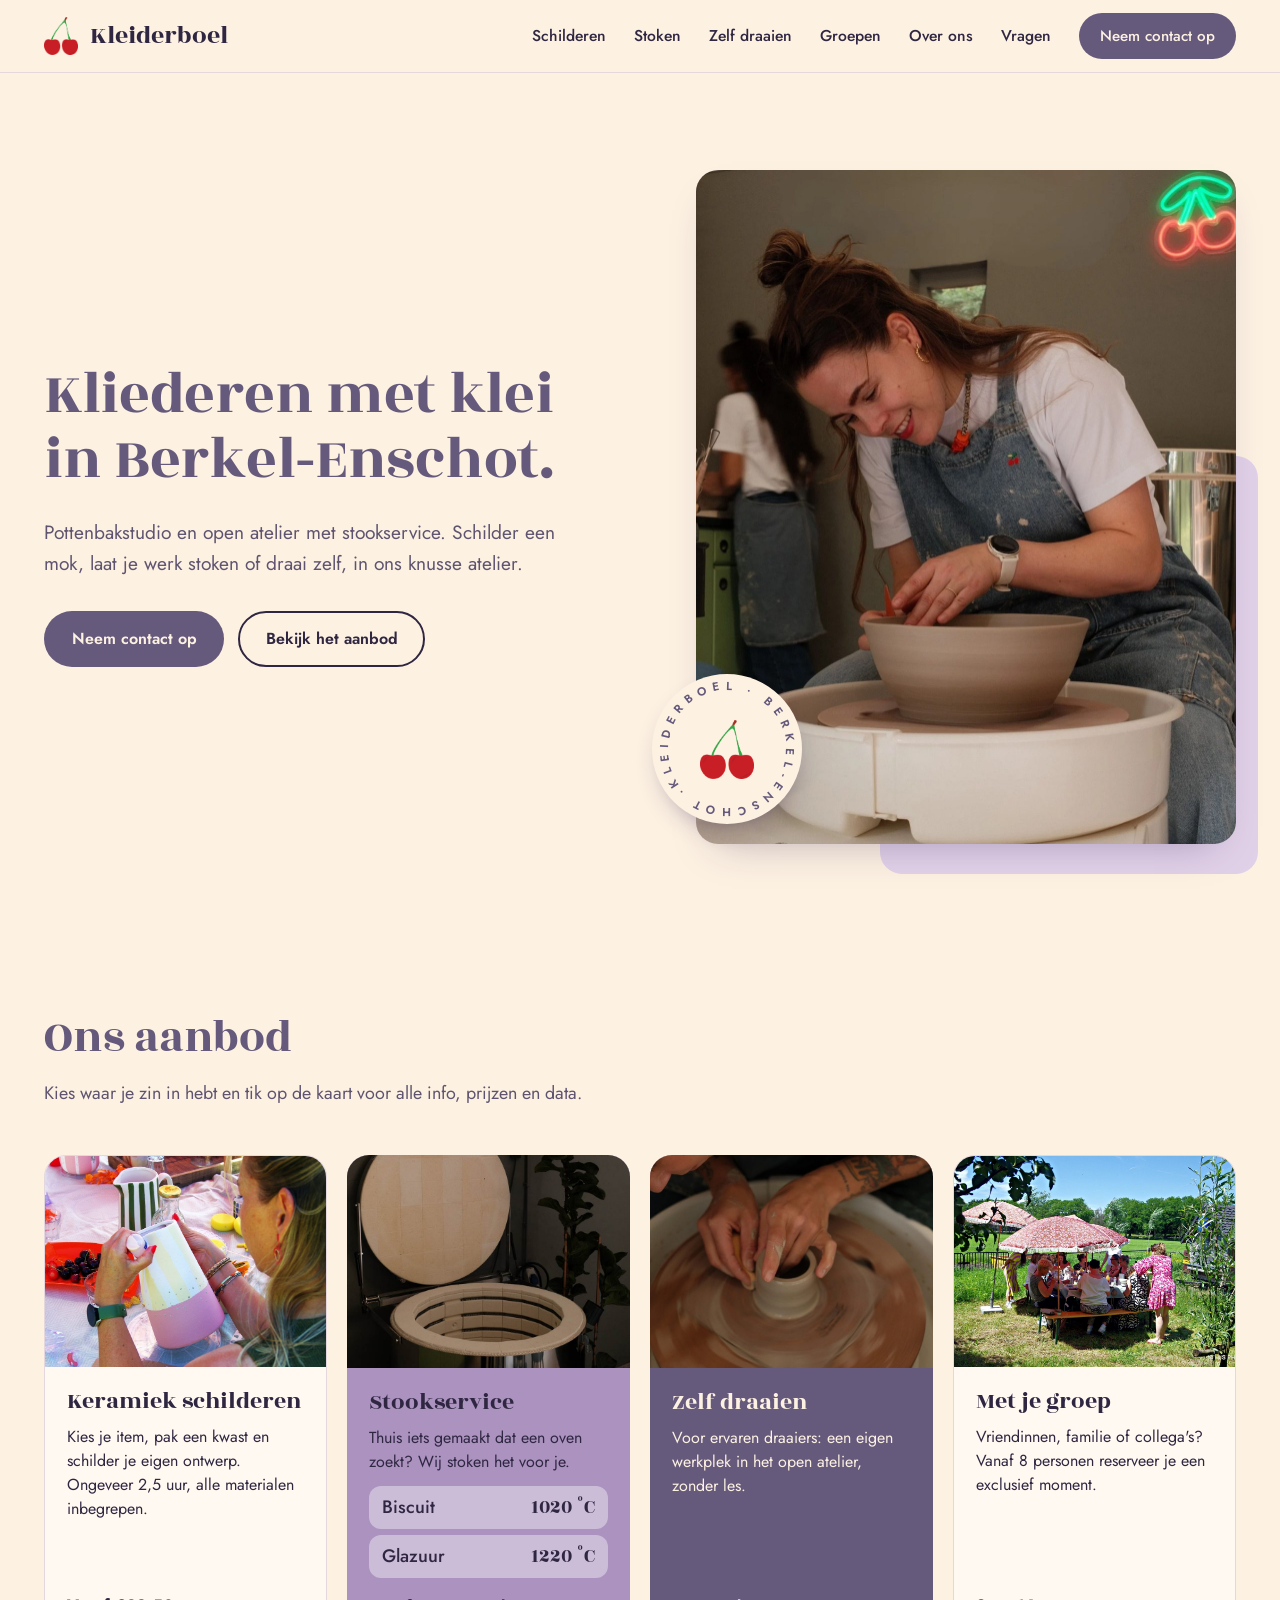
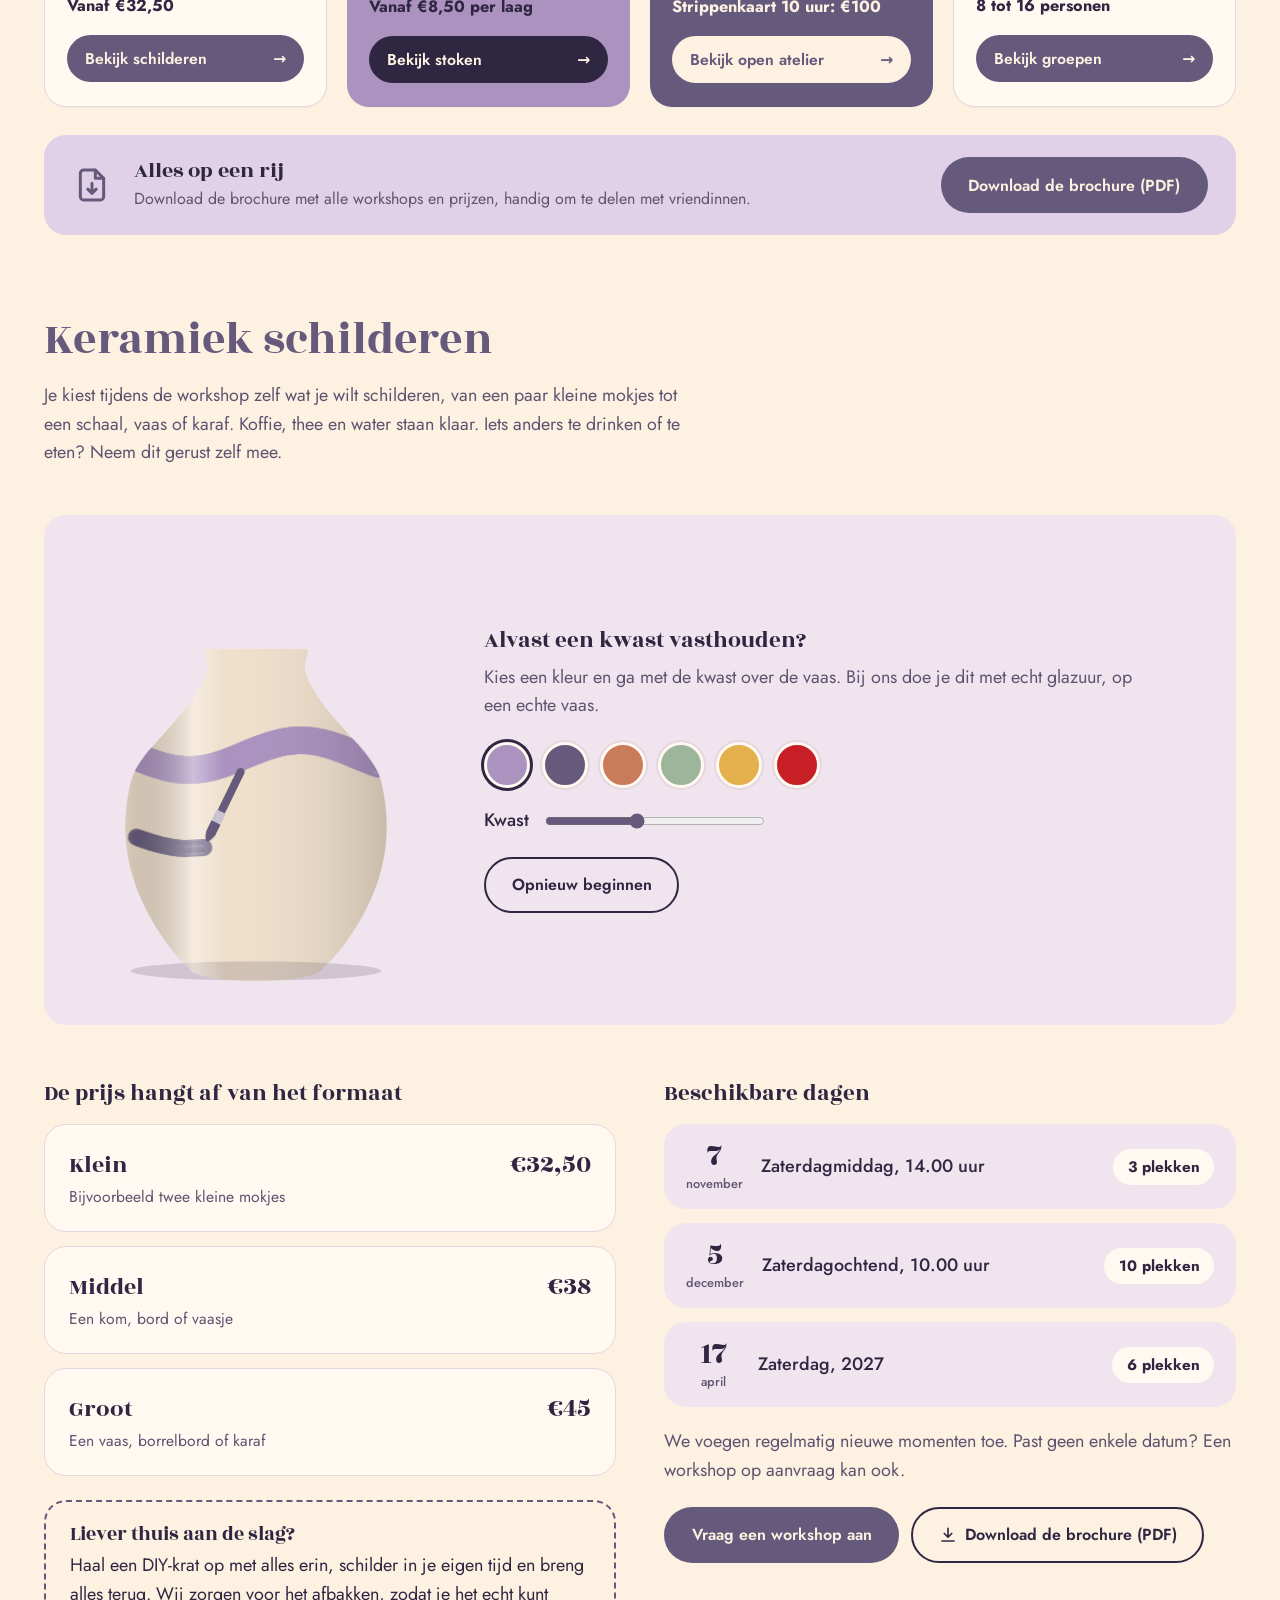
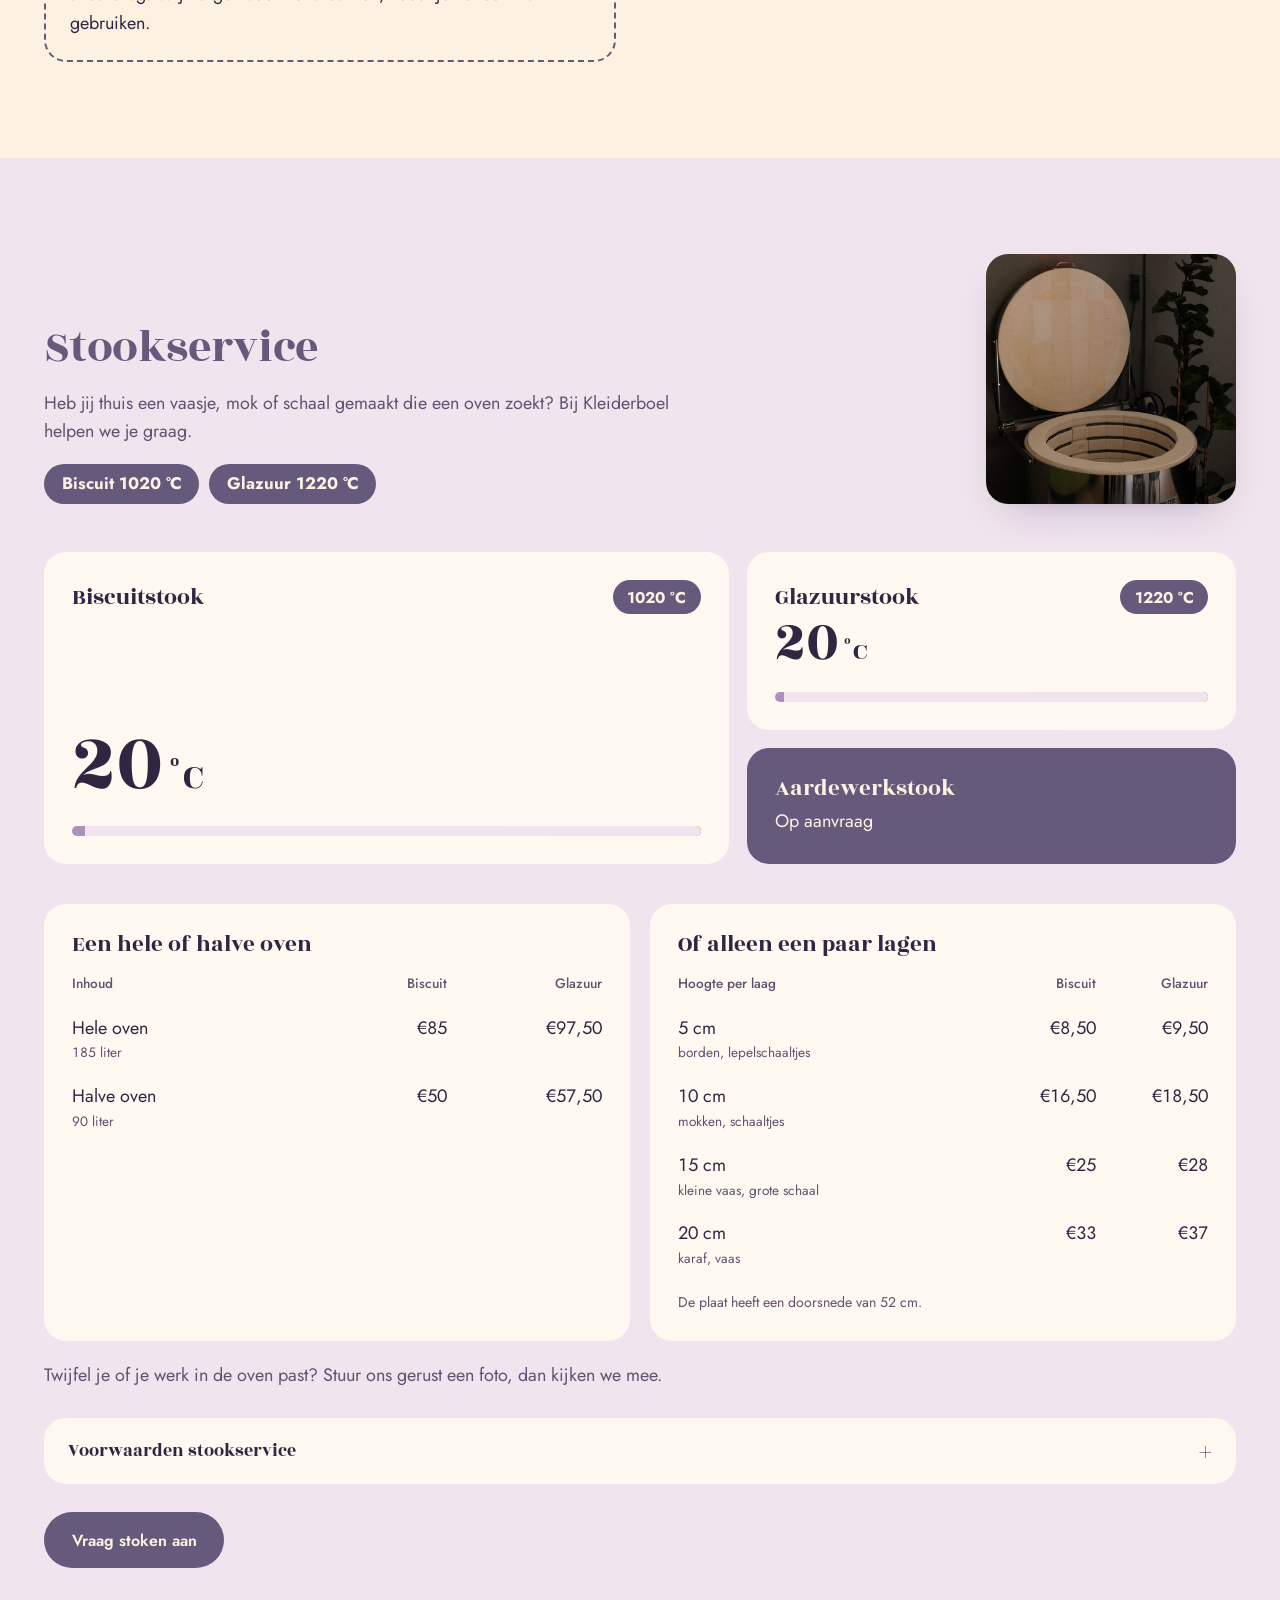
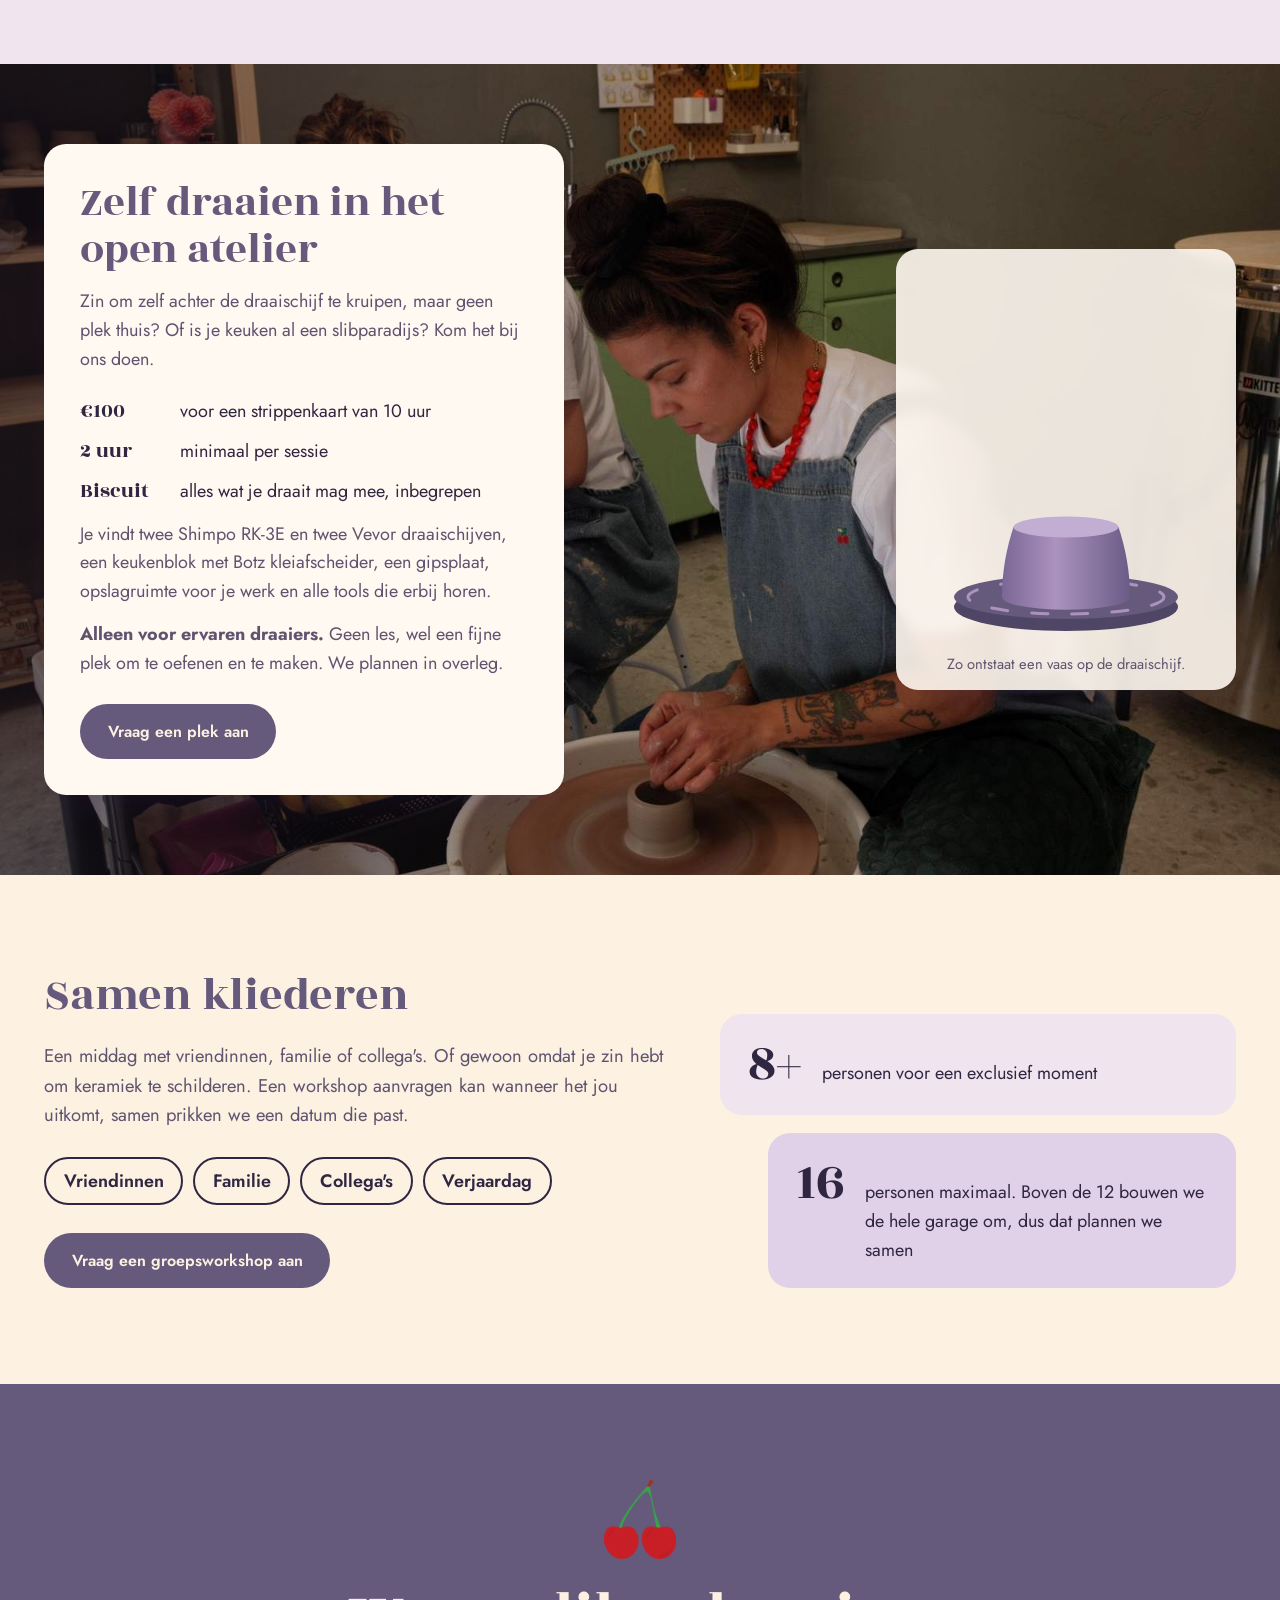
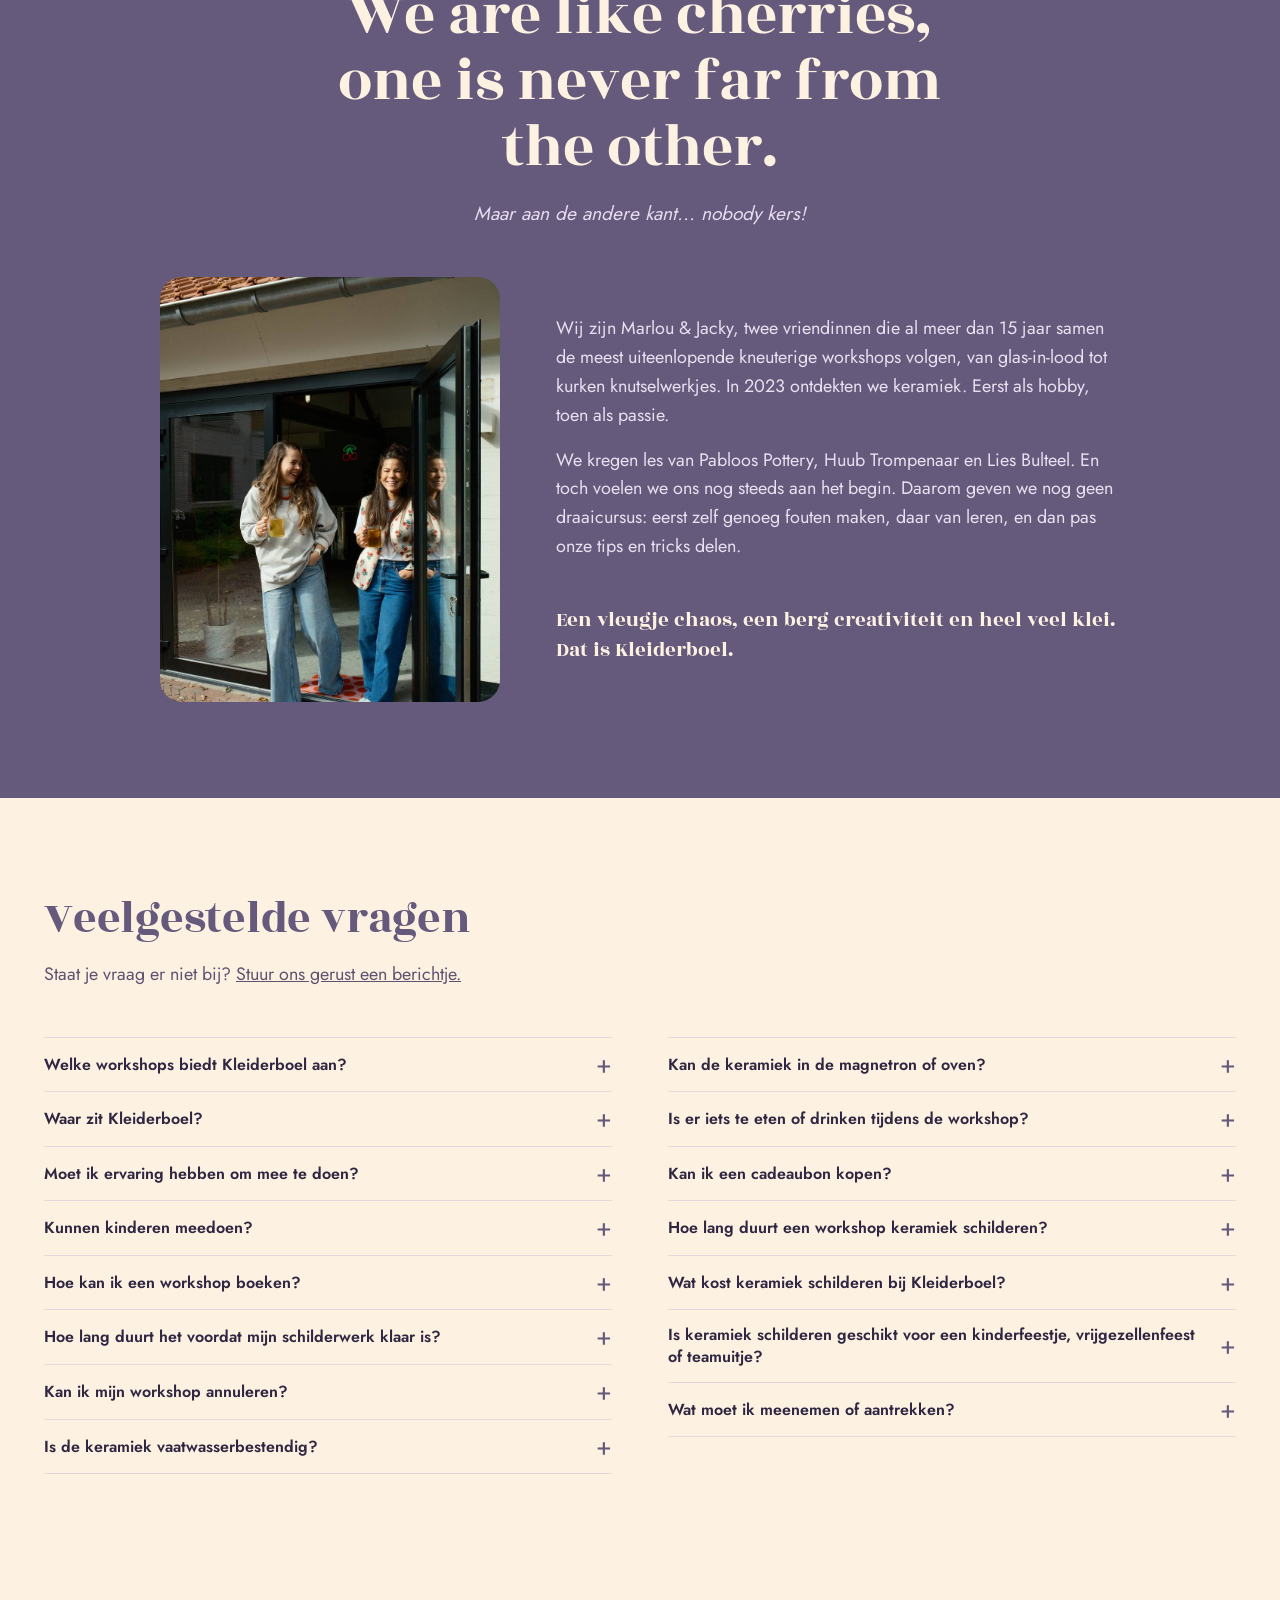
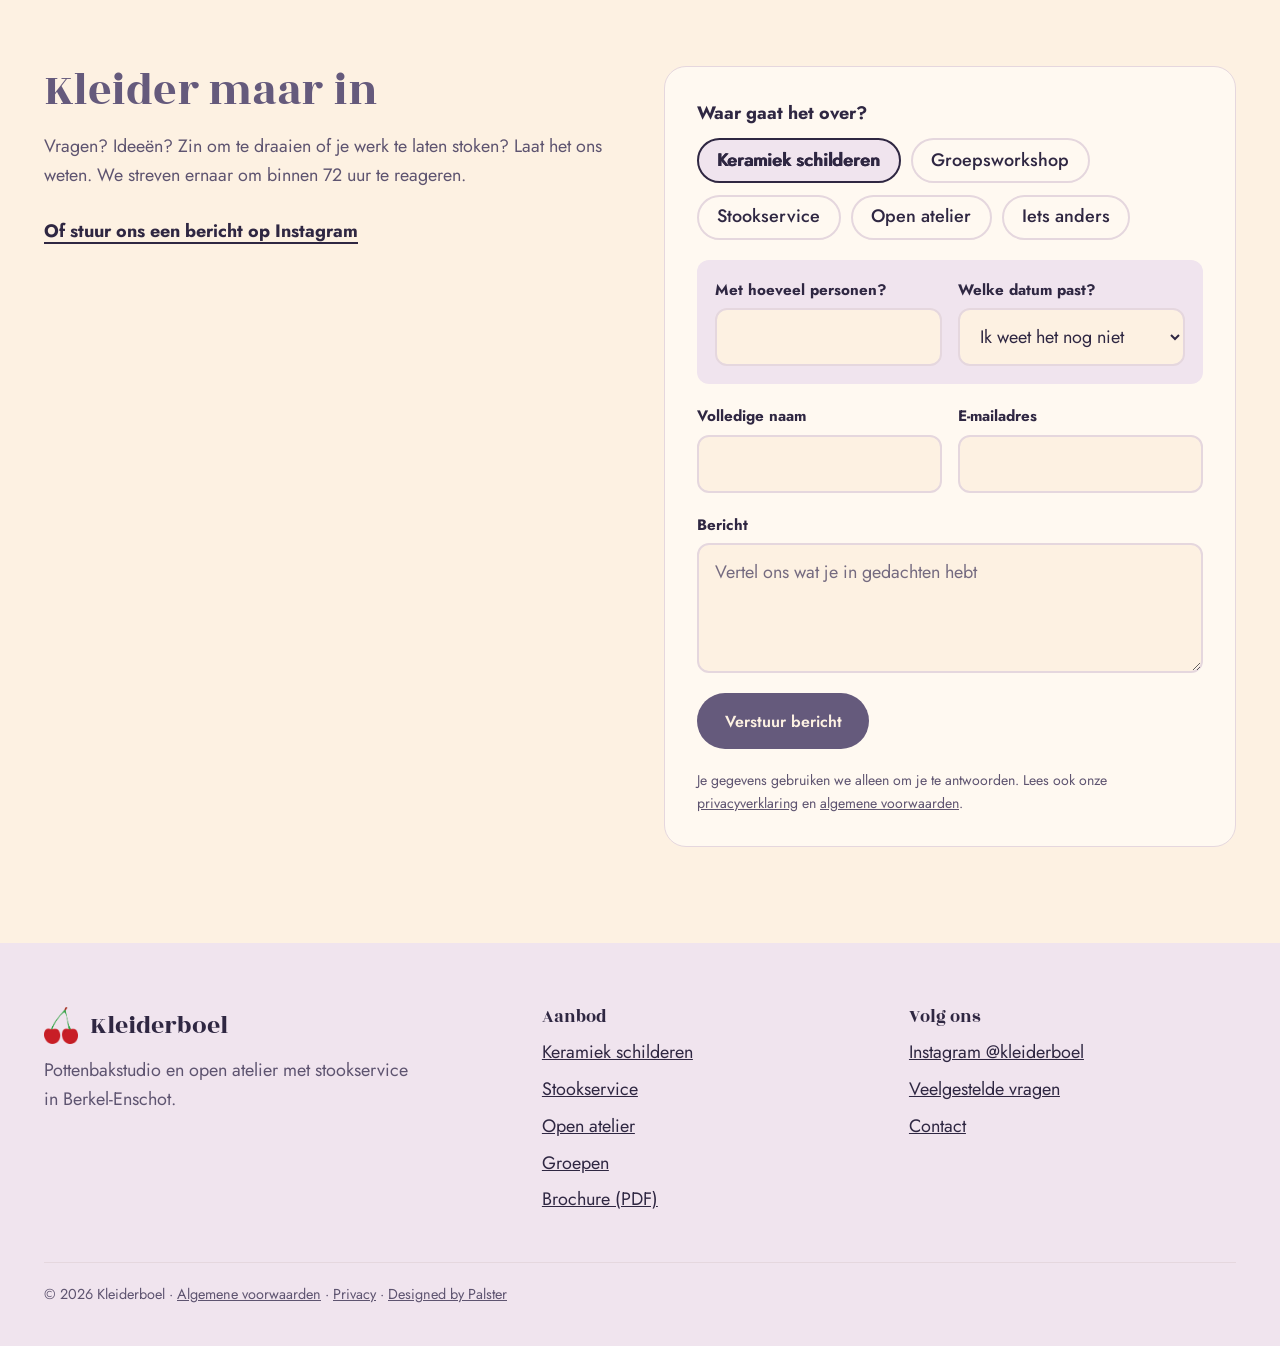
==== commit a275ba25: "Workshopdatum 6 april gewijzigd naar zaterdag 17 april 2027" ====
--- a/index.html
+++ b/index.html
@@ -163,7 +163,7 @@
         <div class="dates">
           <div class="date"><div class="day">7<small>november</small></div><div class="when">Zaterdagmiddag, 14.00 uur</div><div class="left">3 plekken</div></div>
           <div class="date"><div class="day">5<small>december</small></div><div class="when">Zaterdagochtend, 10.00 uur</div><div class="left">10 plekken</div></div>
-          <div class="date"><div class="day">6<small>april</small></div><div class="when">Dinsdag, 2027</div><div class="left">6 plekken</div></div>
+          <div class="date"><div class="day">17<small>april</small></div><div class="when">Zaterdag, 2027</div><div class="left">6 plekken</div></div>
         </div>
         <p class="note">We voegen regelmatig nieuwe momenten toe. Past geen enkele datum? Een workshop op aanvraag kan ook.</p>
         <p class="ctas"><a class="btn btn-primary" href="#contact" data-topic="schilderen">Vraag een workshop aan</a><a class="btn btn-ghost" href="/wp-content/uploads/2026/08/h22026-keramiek-schilderen-workshop.pdf" target="_blank" rel="noopener"><svg width="18" height="18" viewBox="0 0 24 24" fill="none" stroke="currentColor" stroke-width="2.2" stroke-linecap="round" stroke-linejoin="round" aria-hidden="true"><path d="M12 3v12m0 0l-5-5m5 5l5-5M4 20h16"/></svg>Download de brochure (PDF)</a></p>
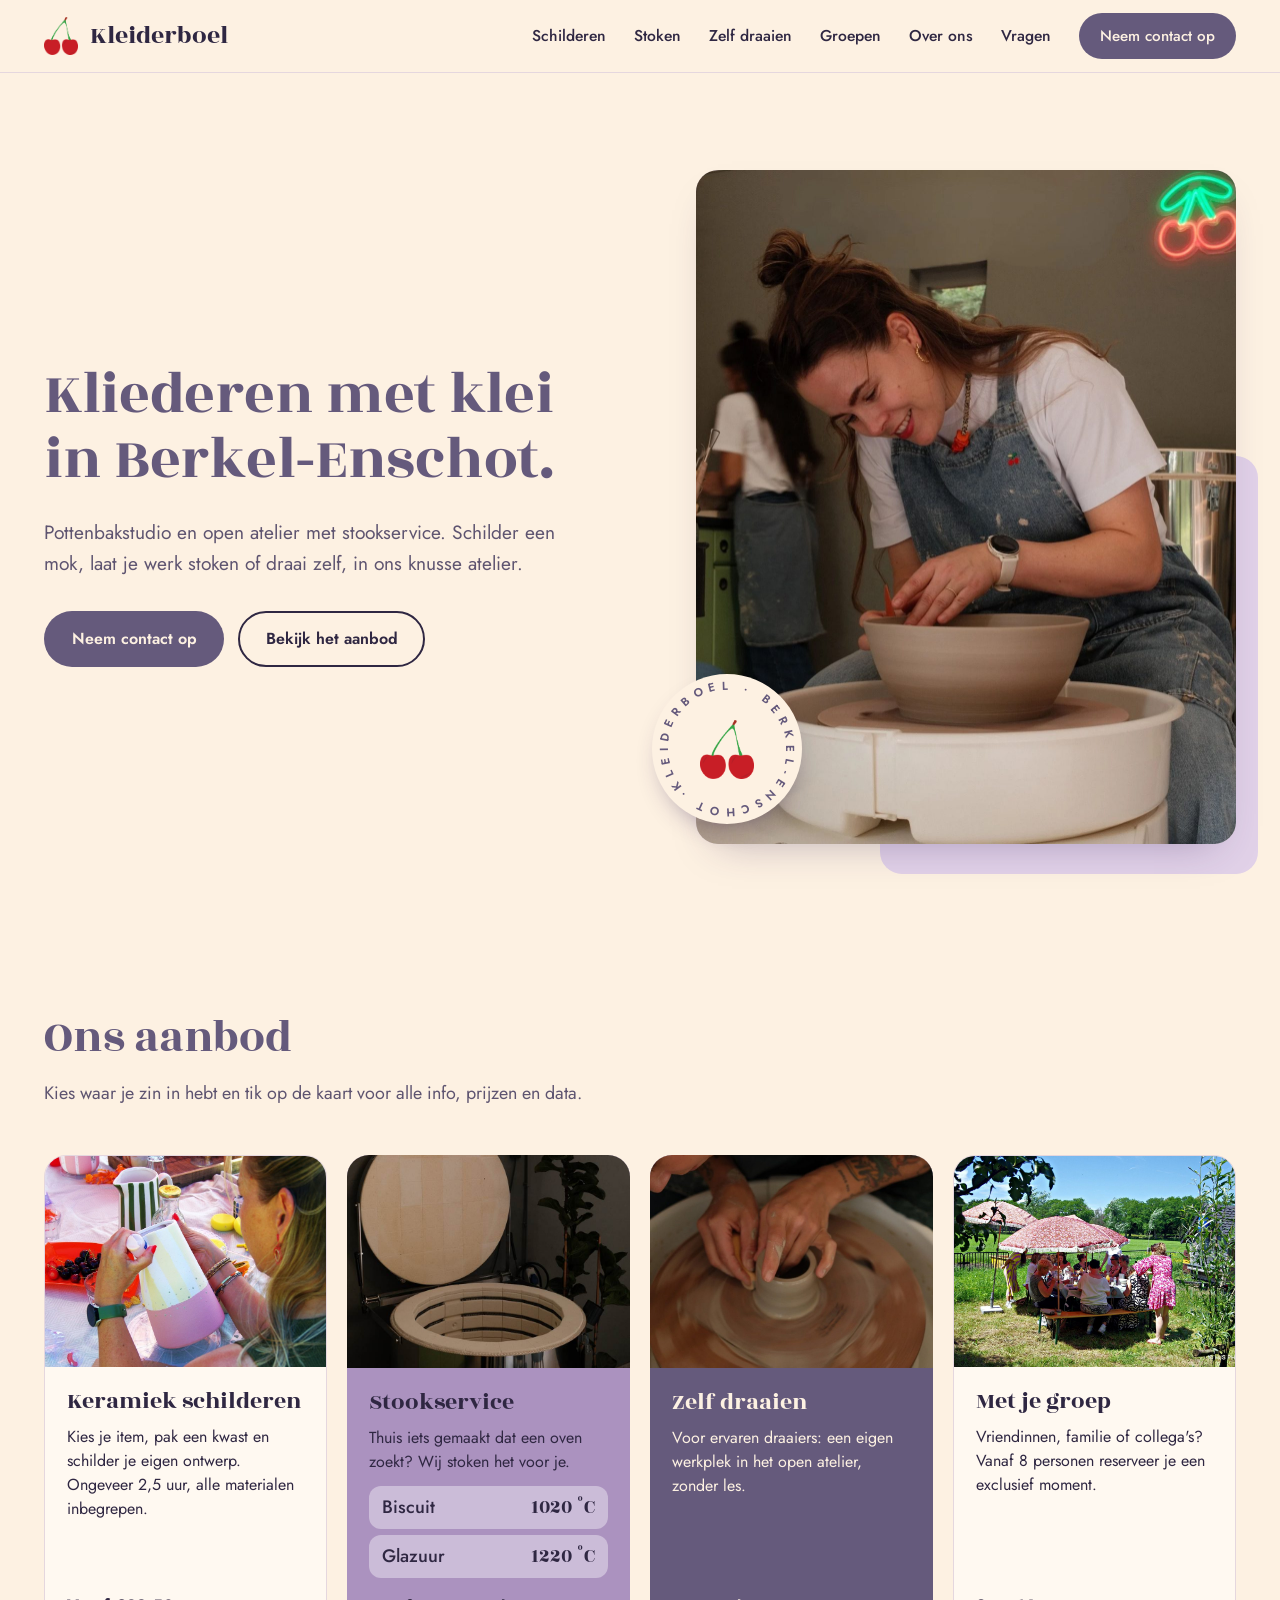
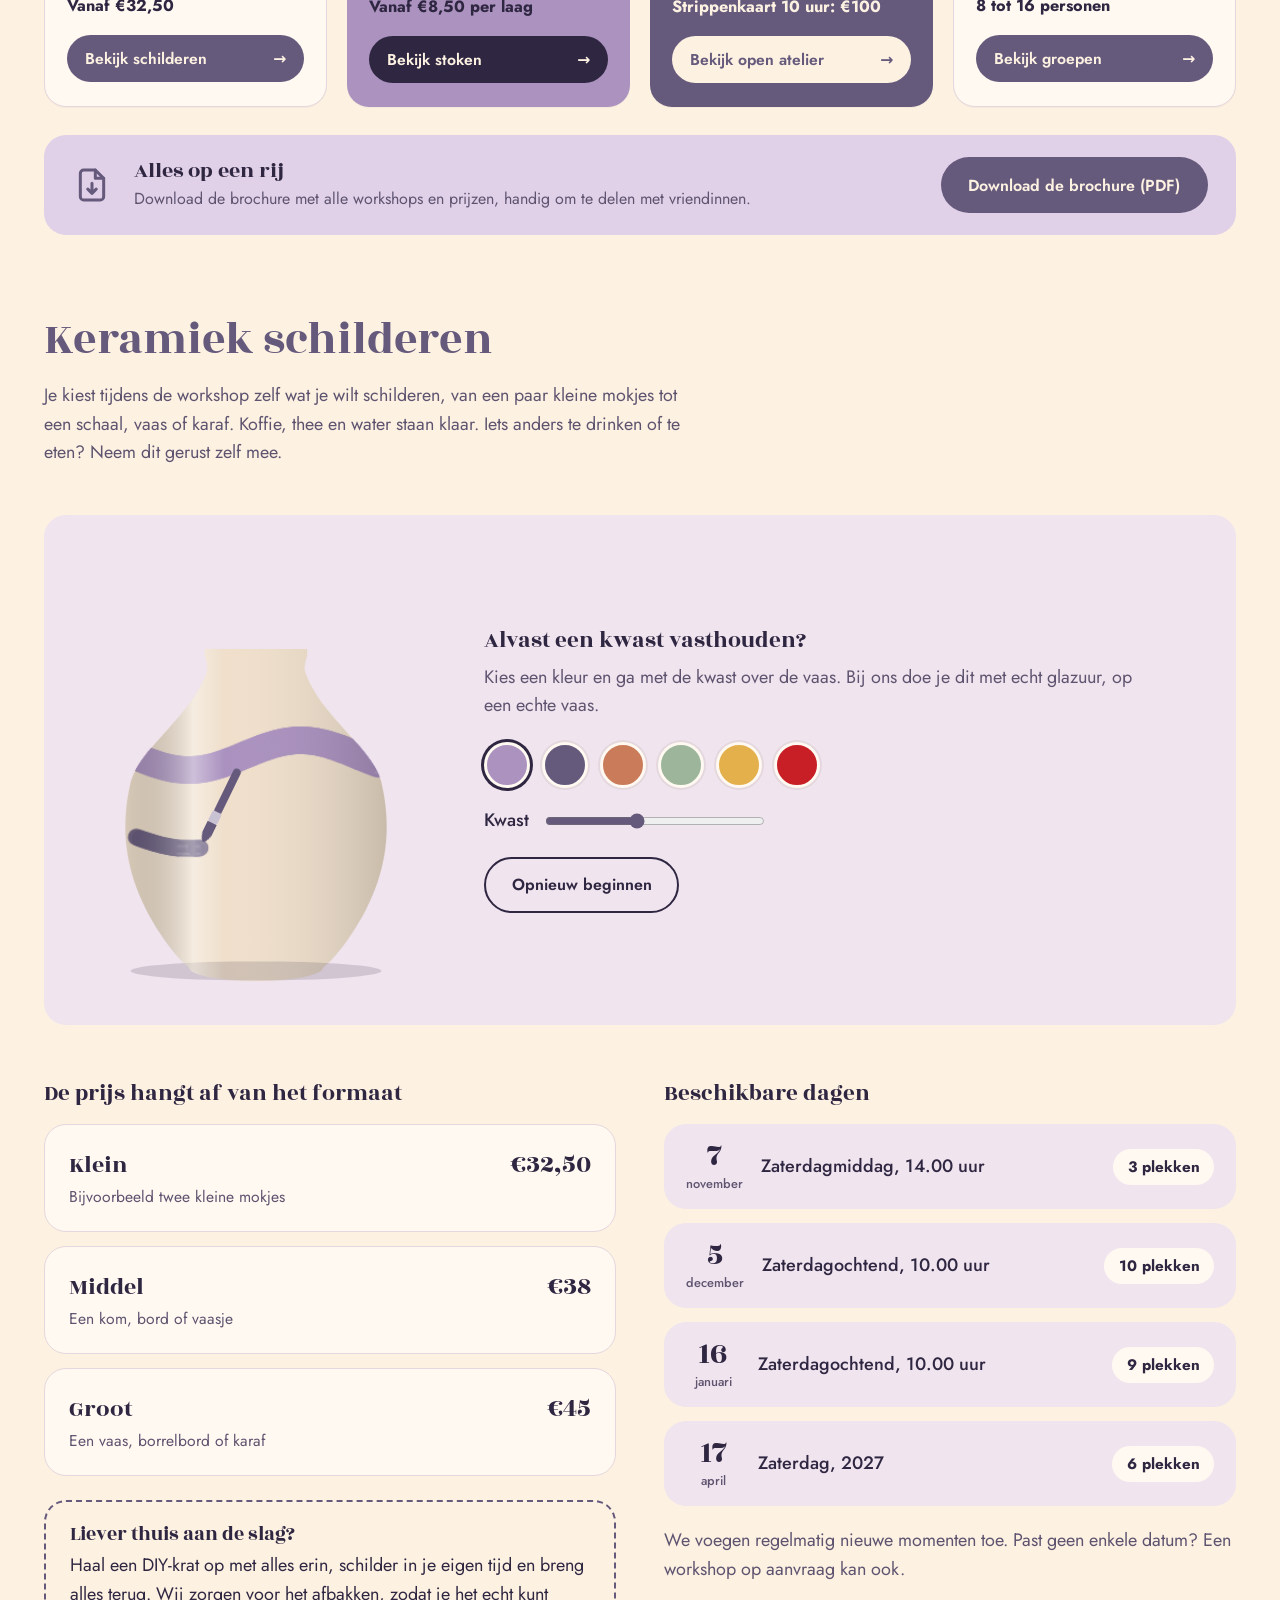
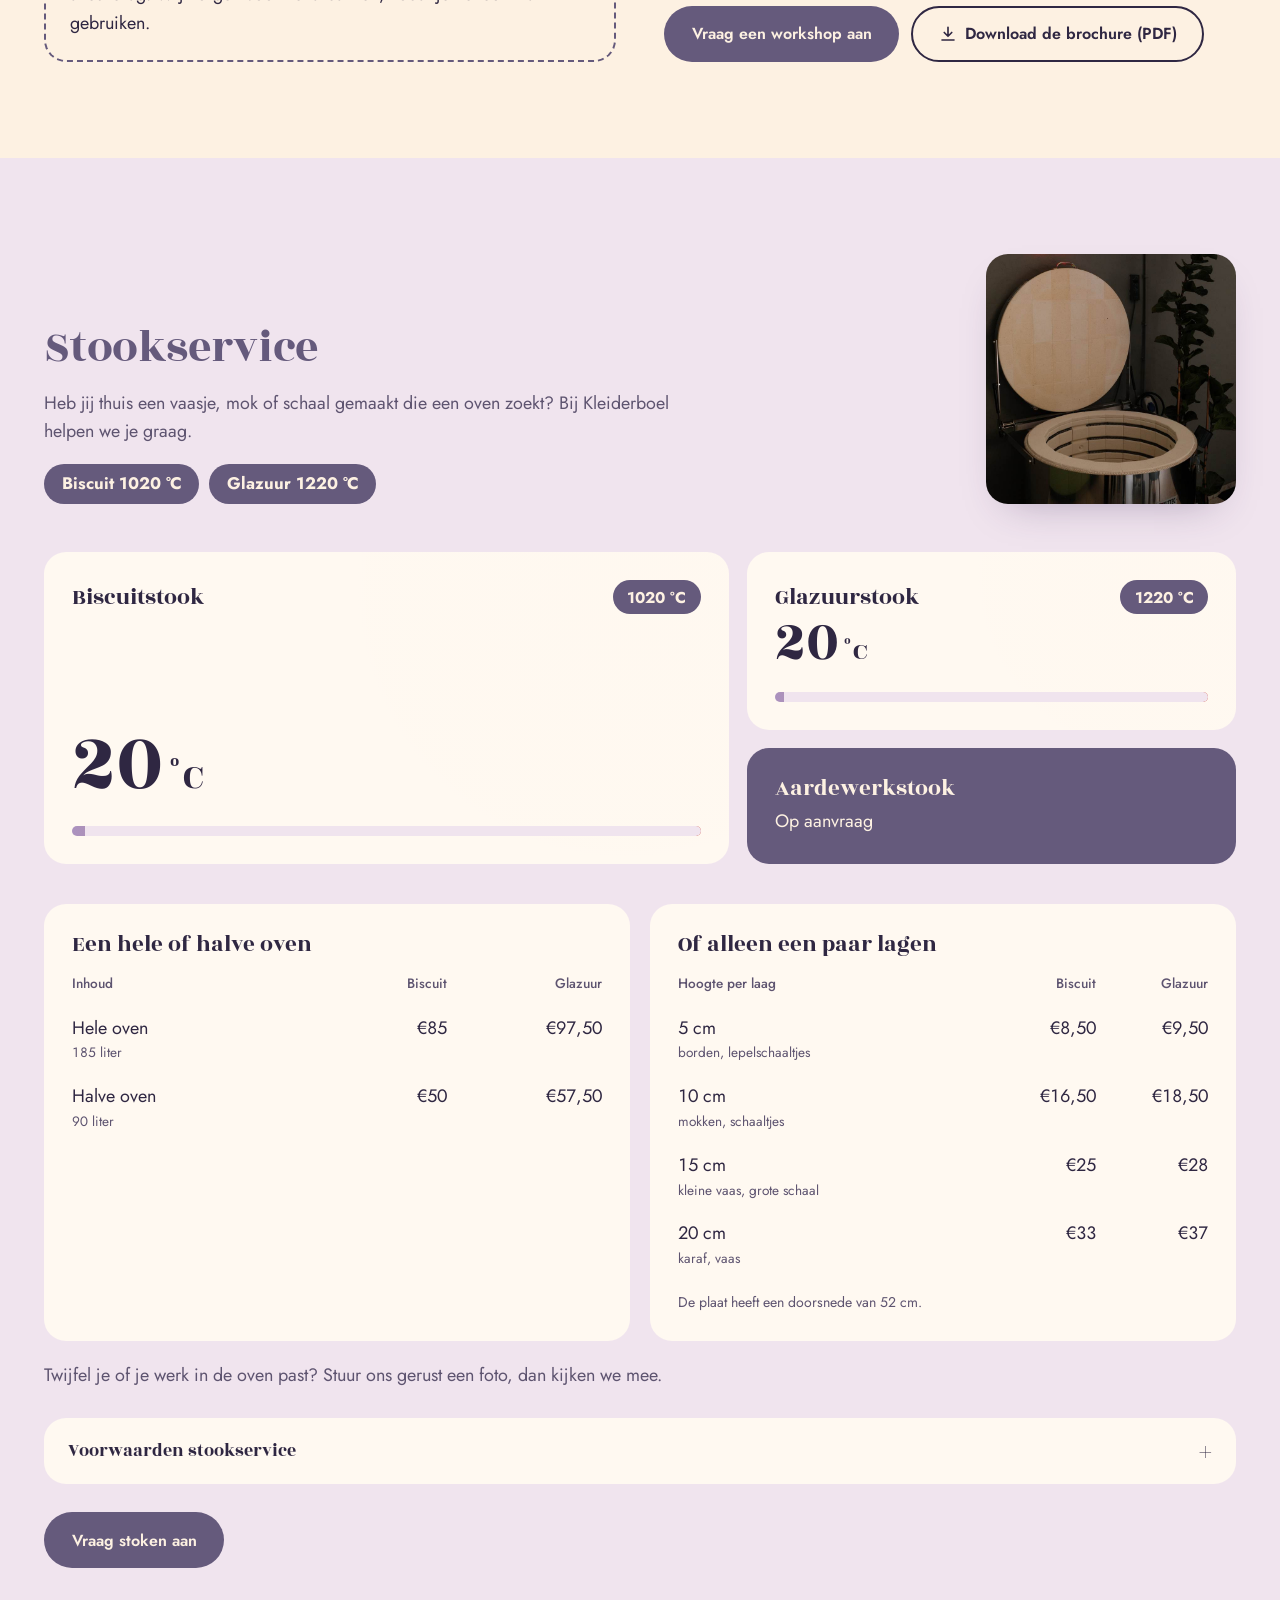
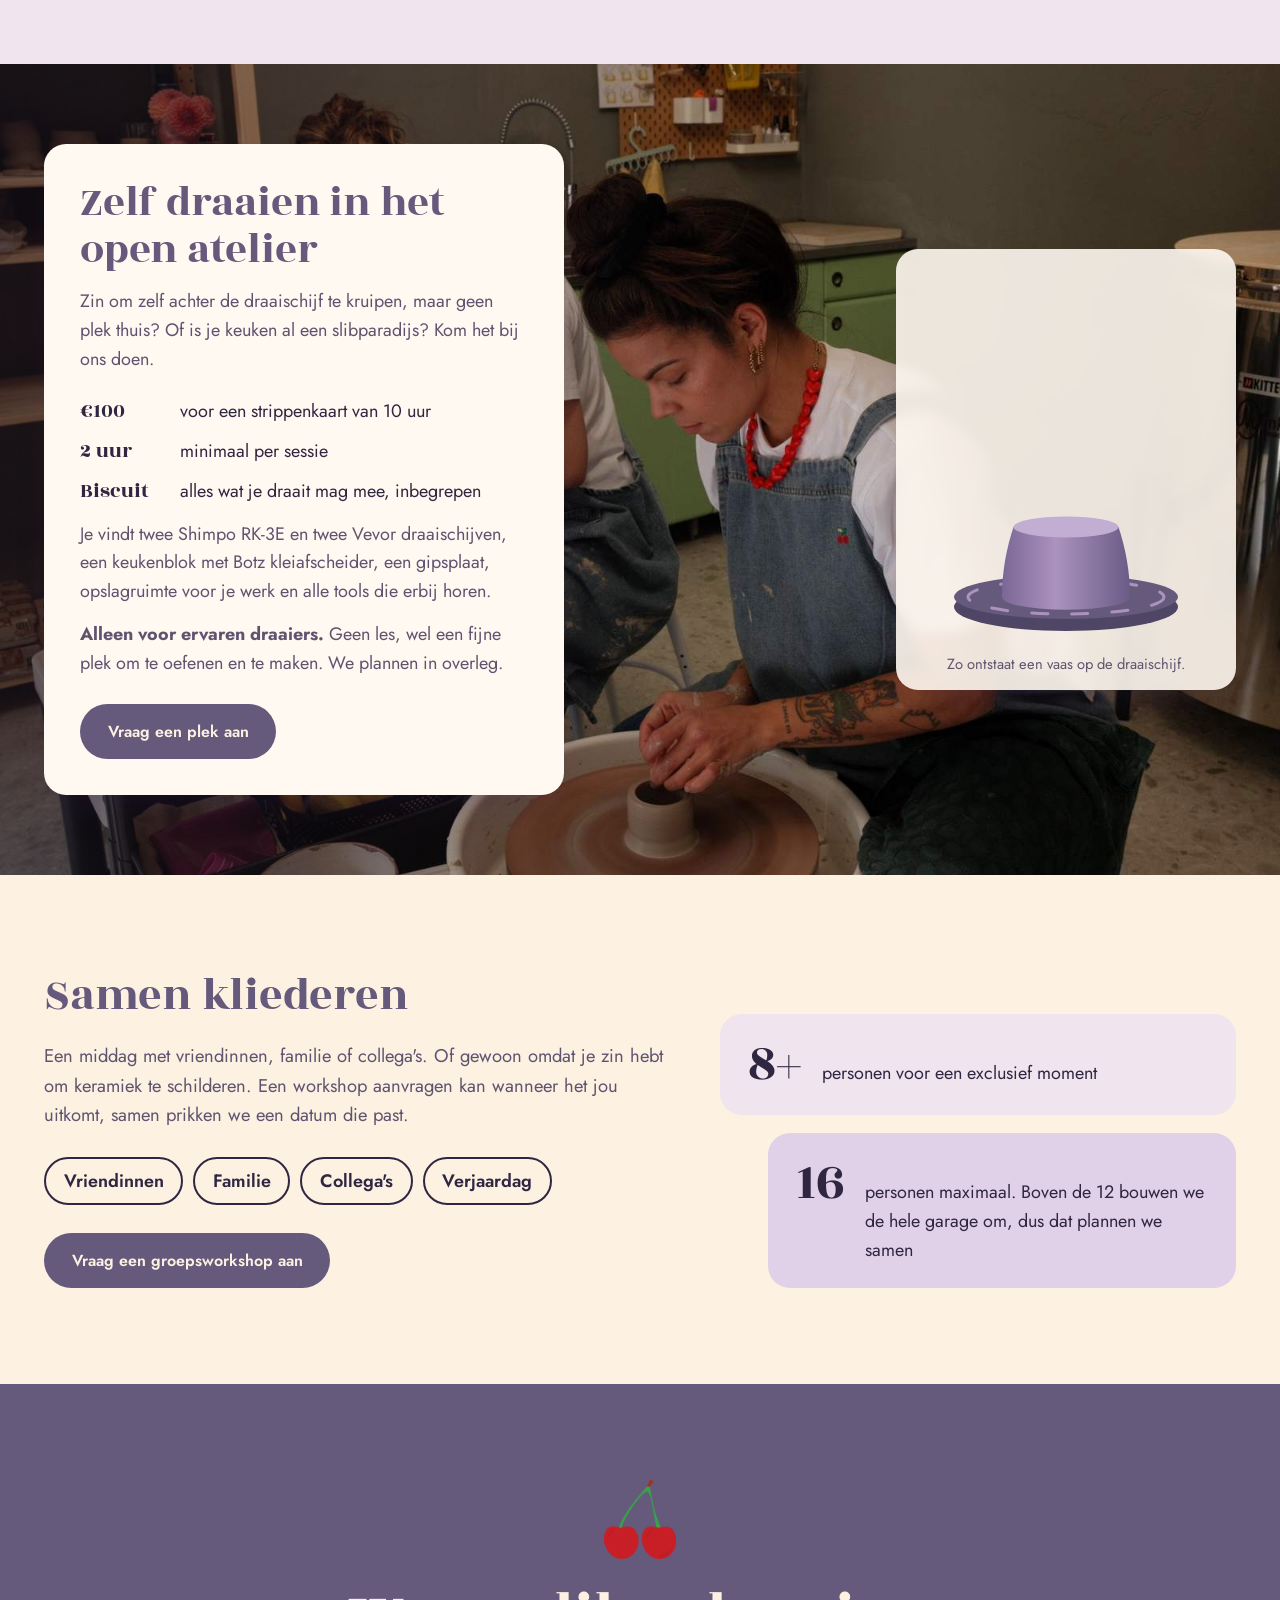
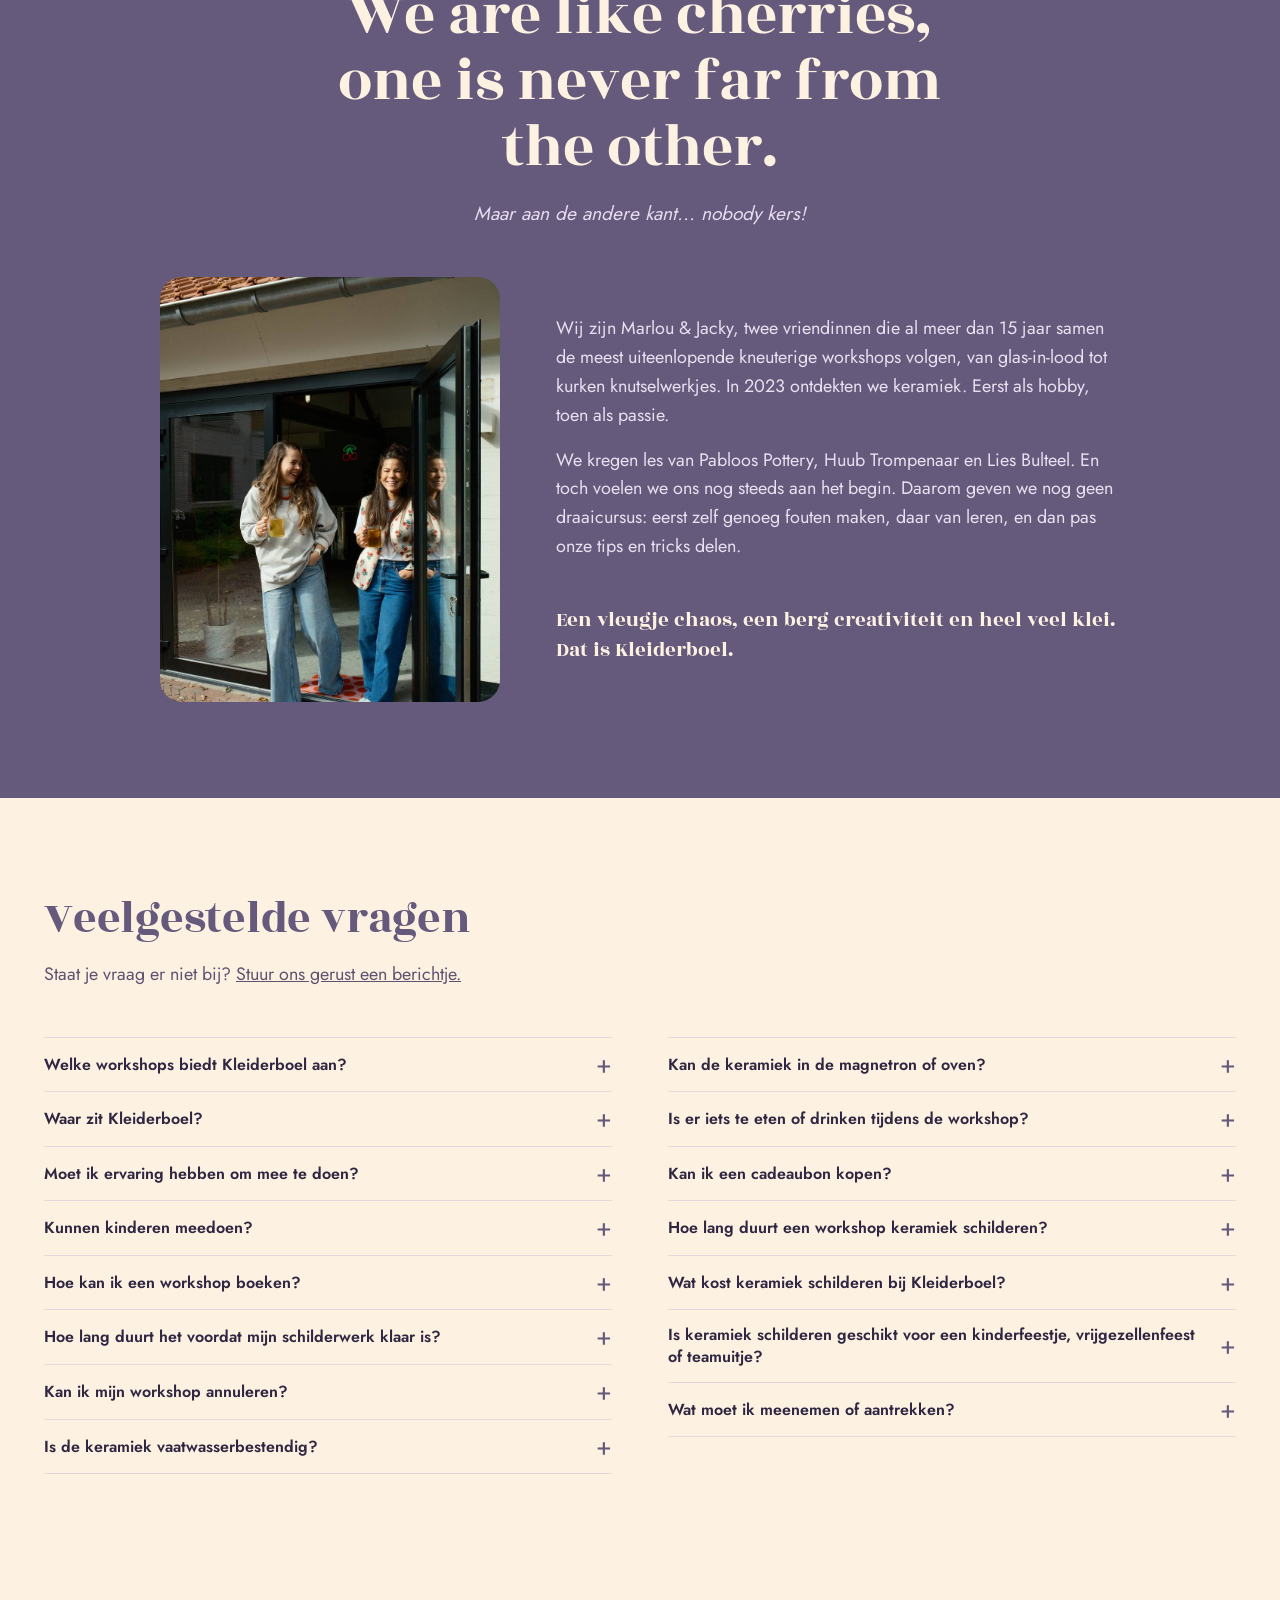
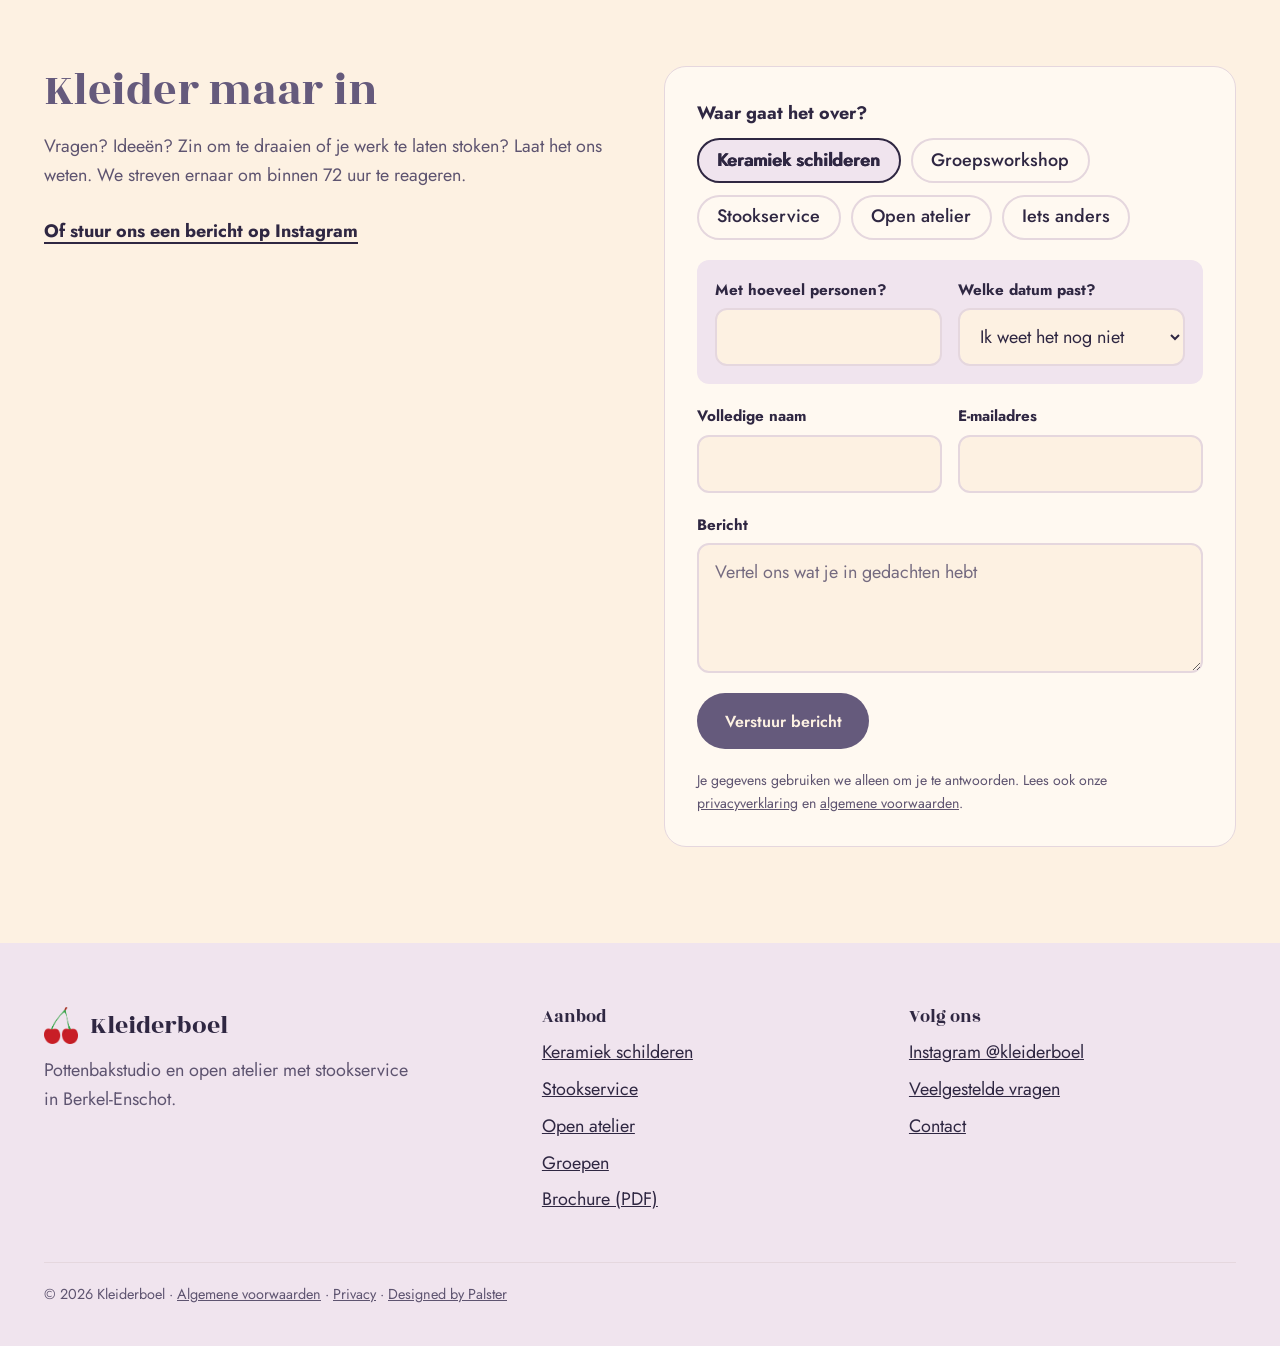
==== commit 0d80b590: "Add files via upload" ====
--- a/index.html
+++ b/index.html
@@ -163,6 +163,7 @@
         <div class="dates">
           <div class="date"><div class="day">7<small>november</small></div><div class="when">Zaterdagmiddag, 14.00 uur</div><div class="left">3 plekken</div></div>
           <div class="date"><div class="day">5<small>december</small></div><div class="when">Zaterdagochtend, 10.00 uur</div><div class="left">10 plekken</div></div>
+          <div class="date"><div class="day">16<small>januari</small></div><div class="when">Zaterdagochtend, 10.00 uur</div><div class="left">9 plekken</div></div>
           <div class="date"><div class="day">17<small>april</small></div><div class="when">Zaterdag, 2027</div><div class="left">6 plekken</div></div>
         </div>
         <p class="note">We voegen regelmatig nieuwe momenten toe. Past geen enkele datum? Een workshop op aanvraag kan ook.</p>
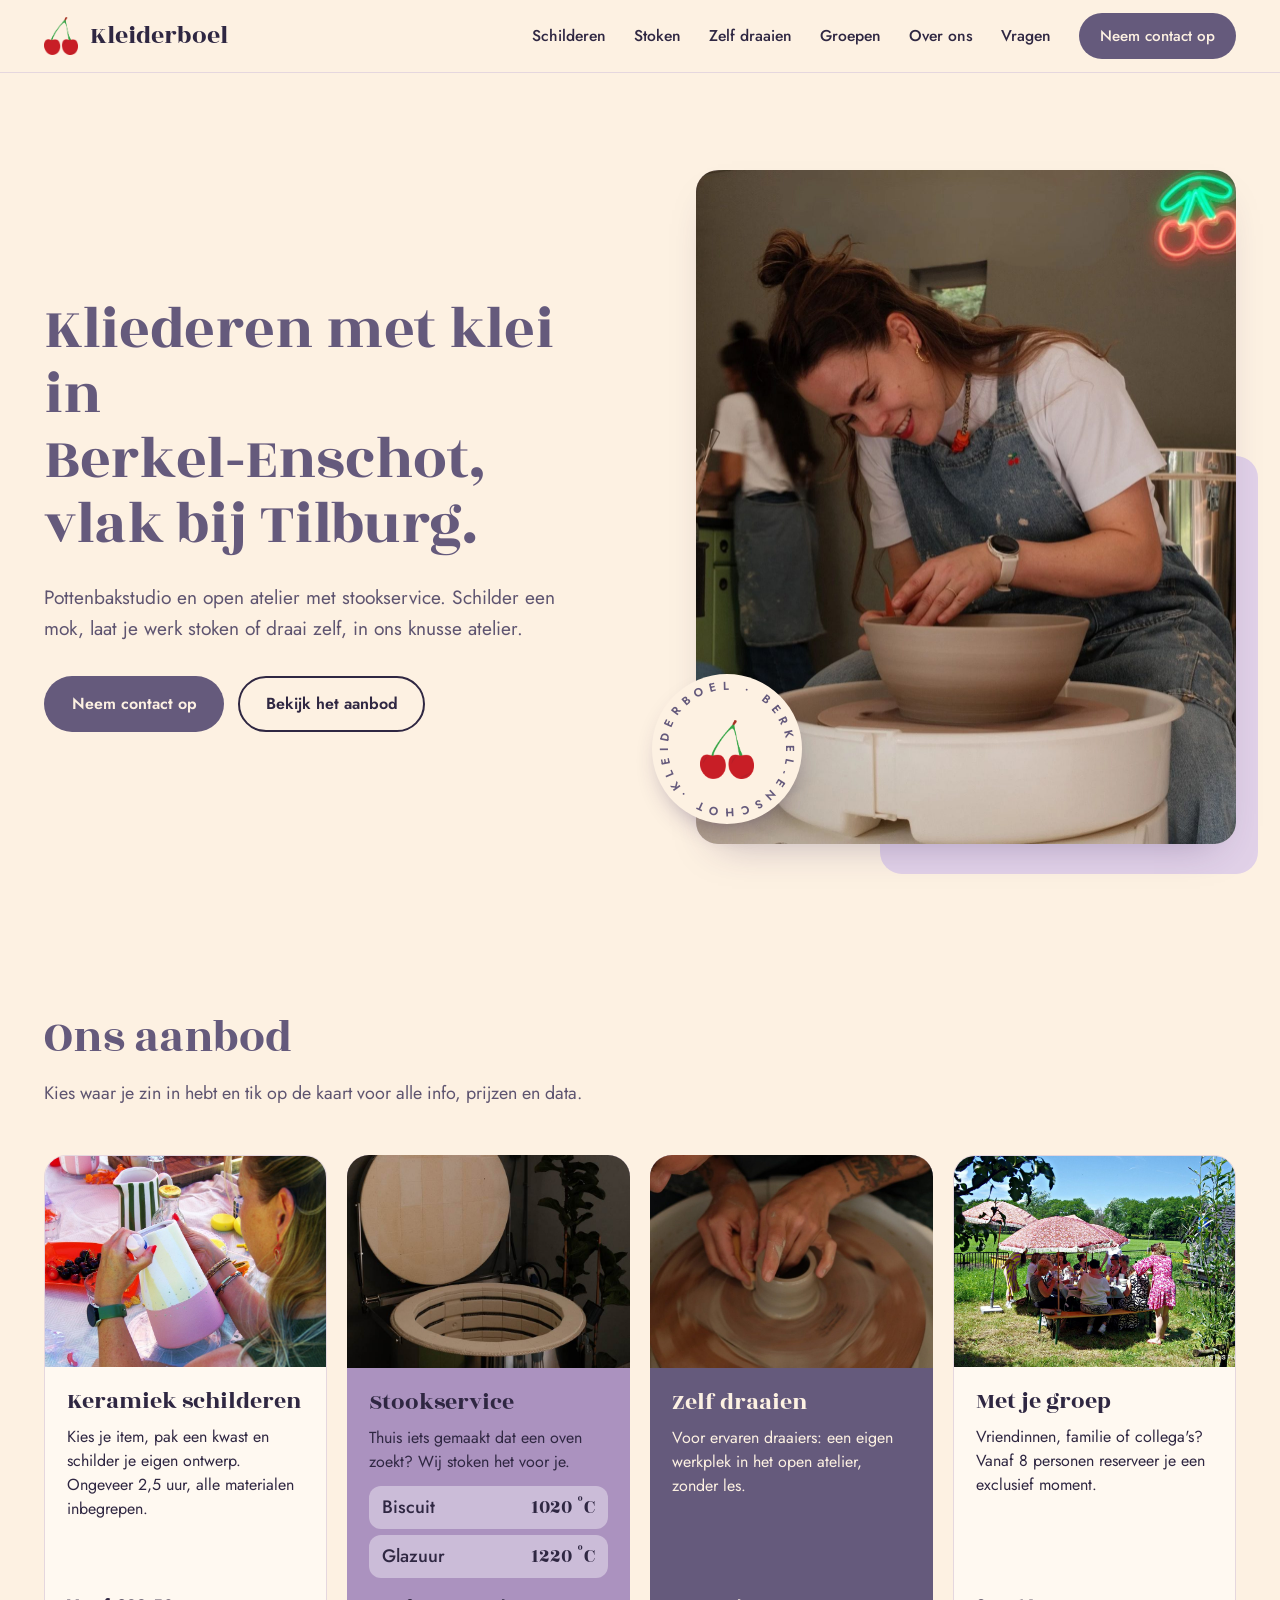
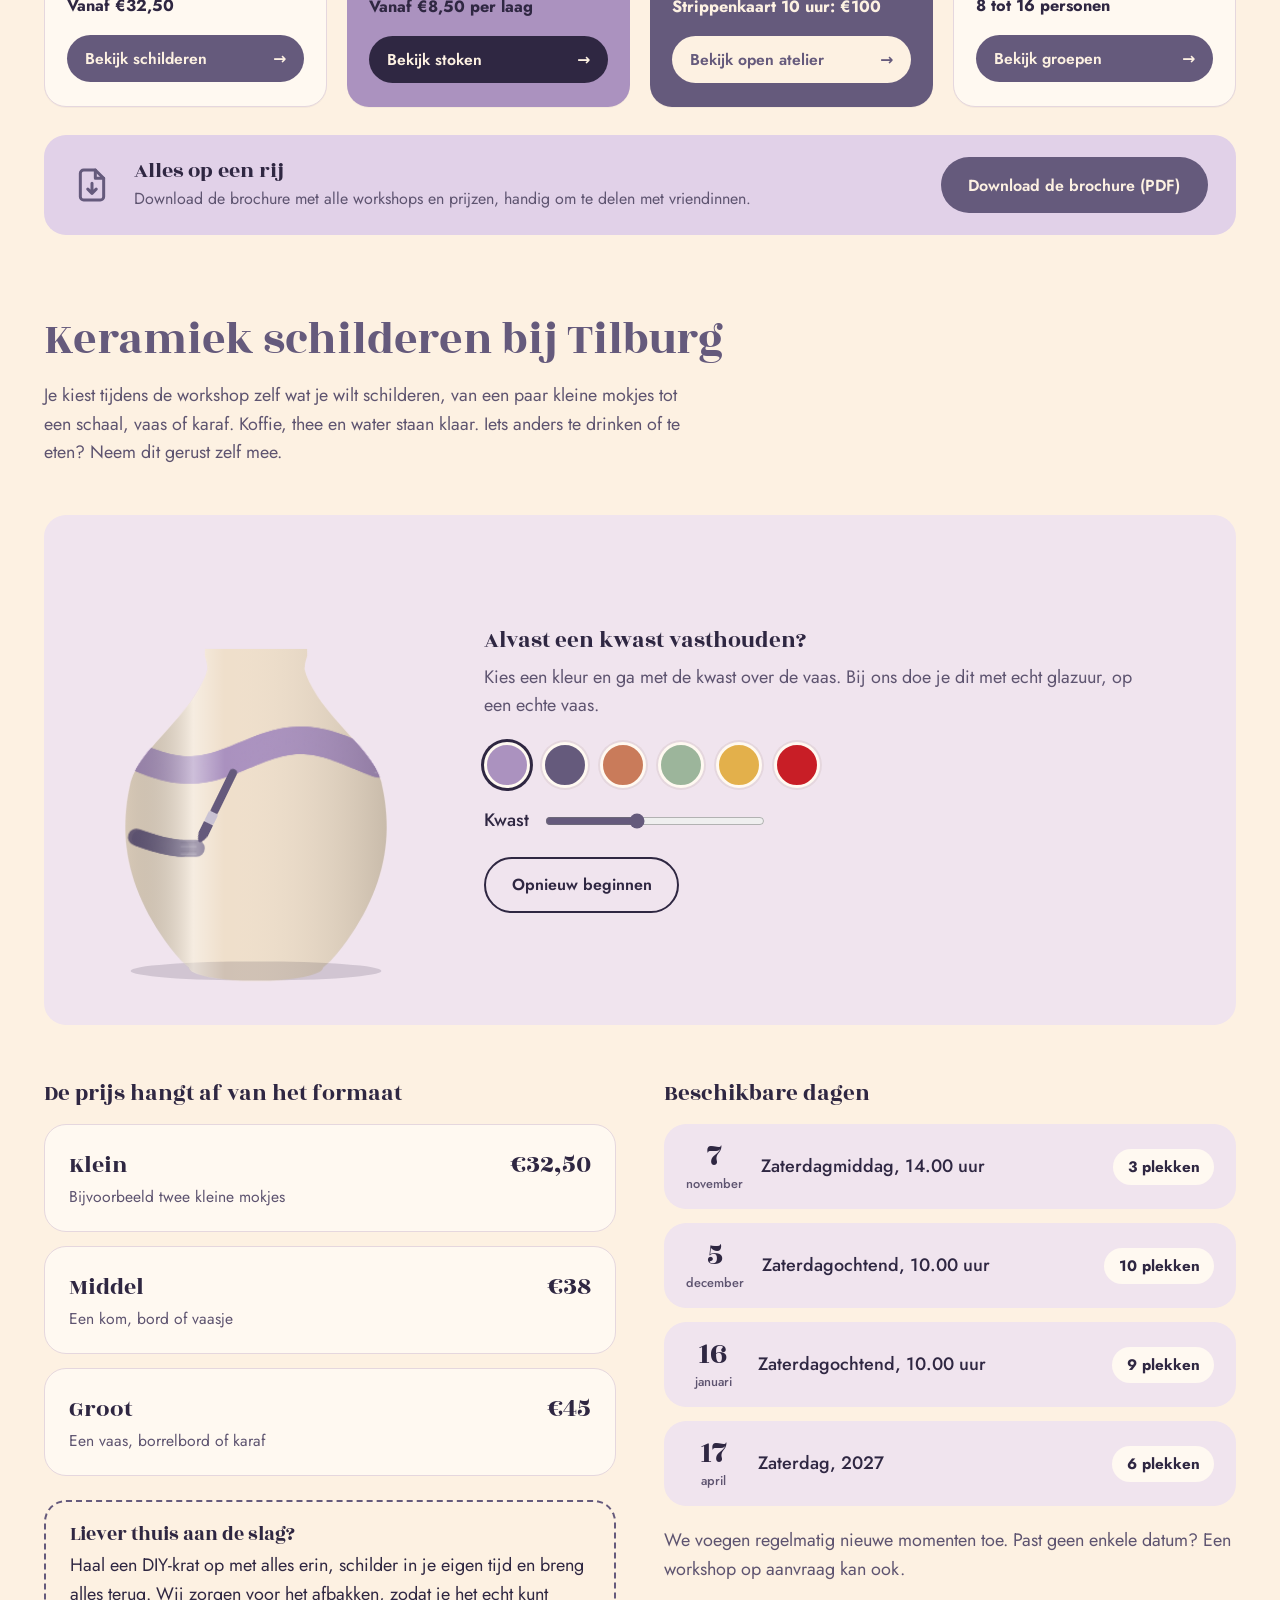
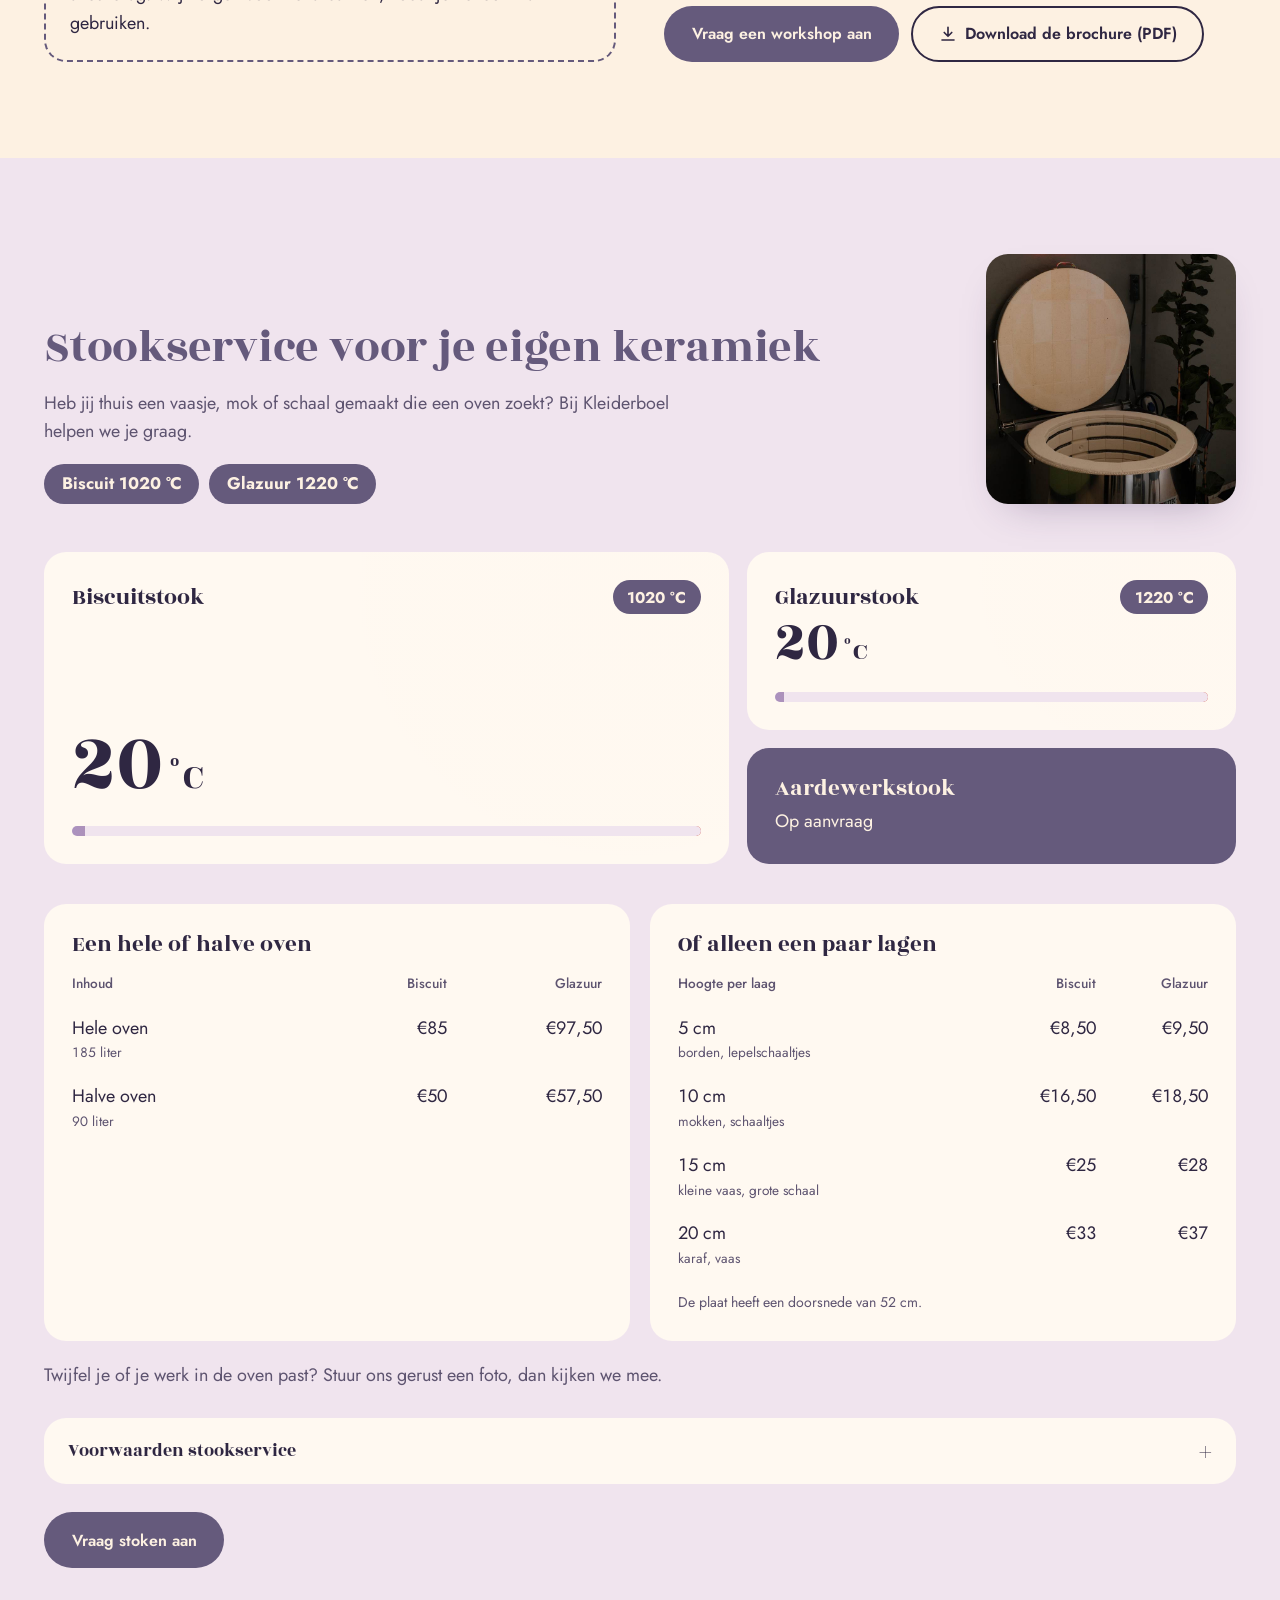
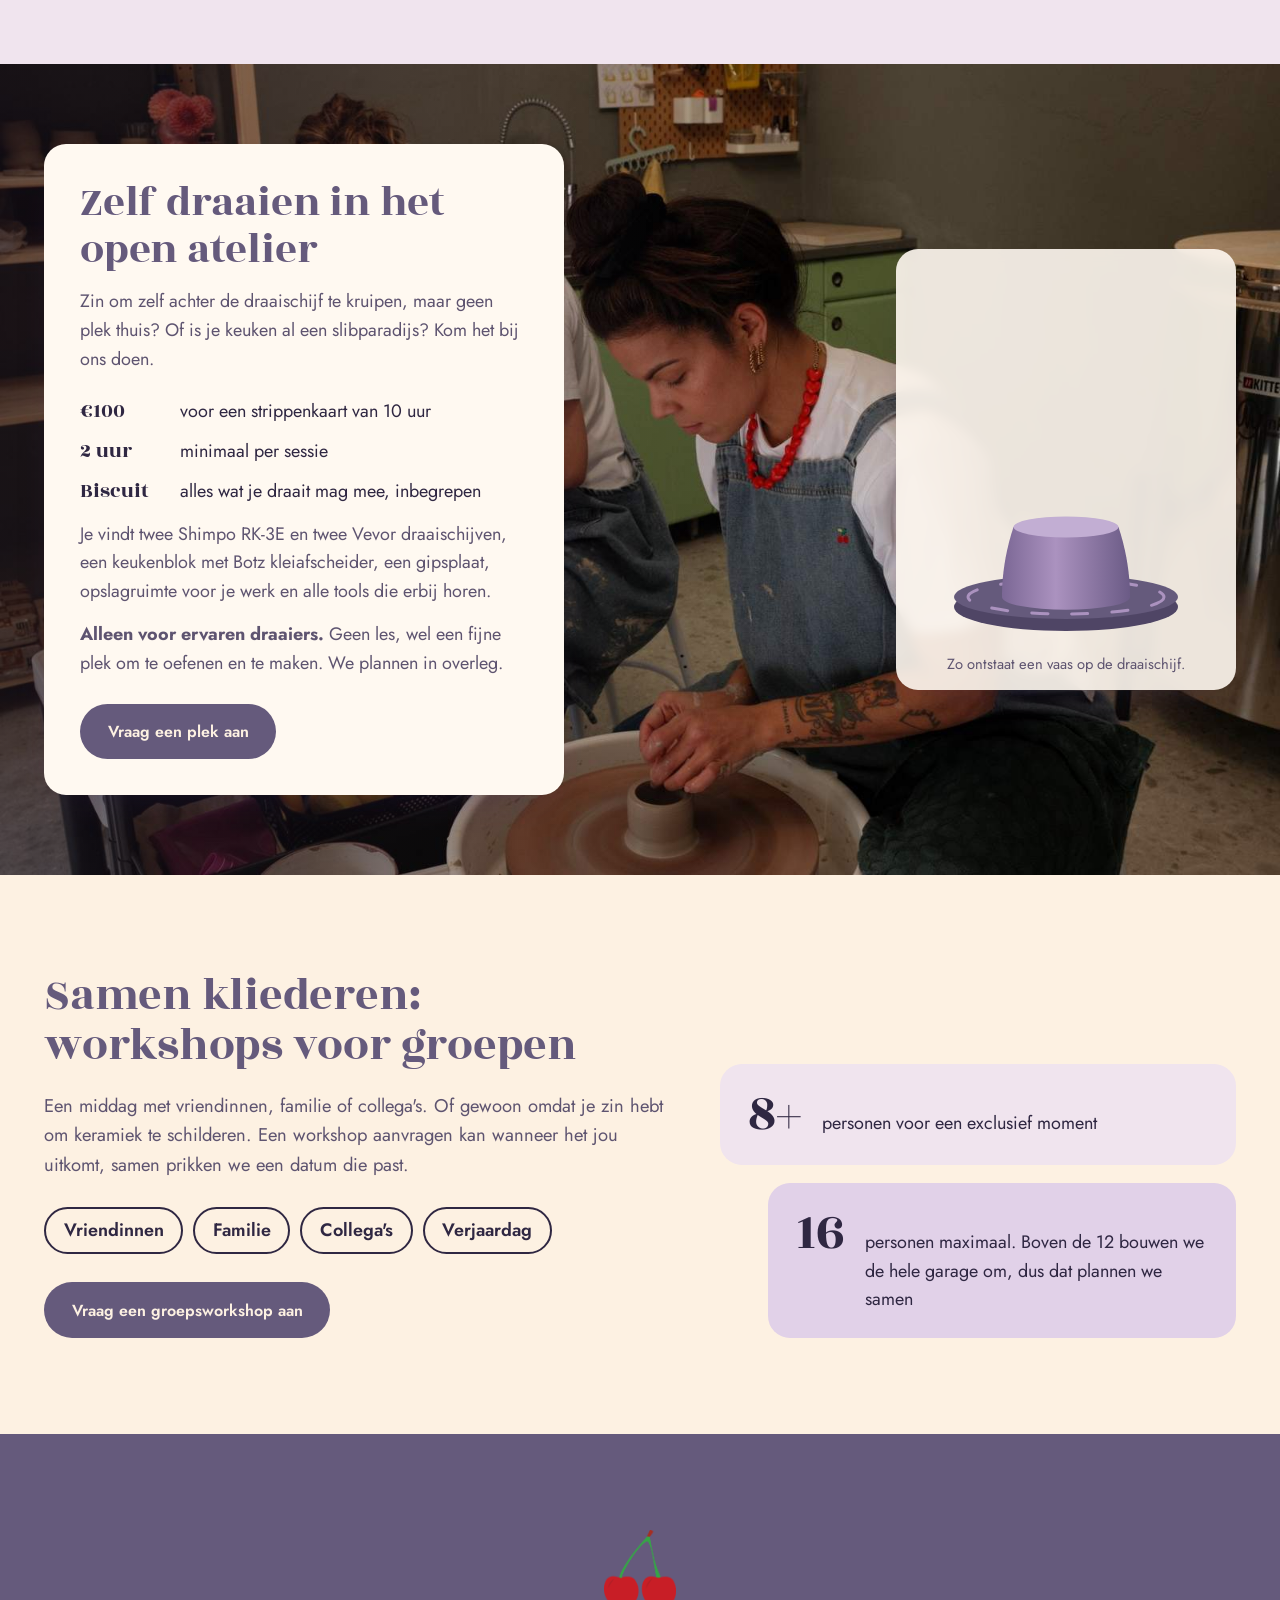
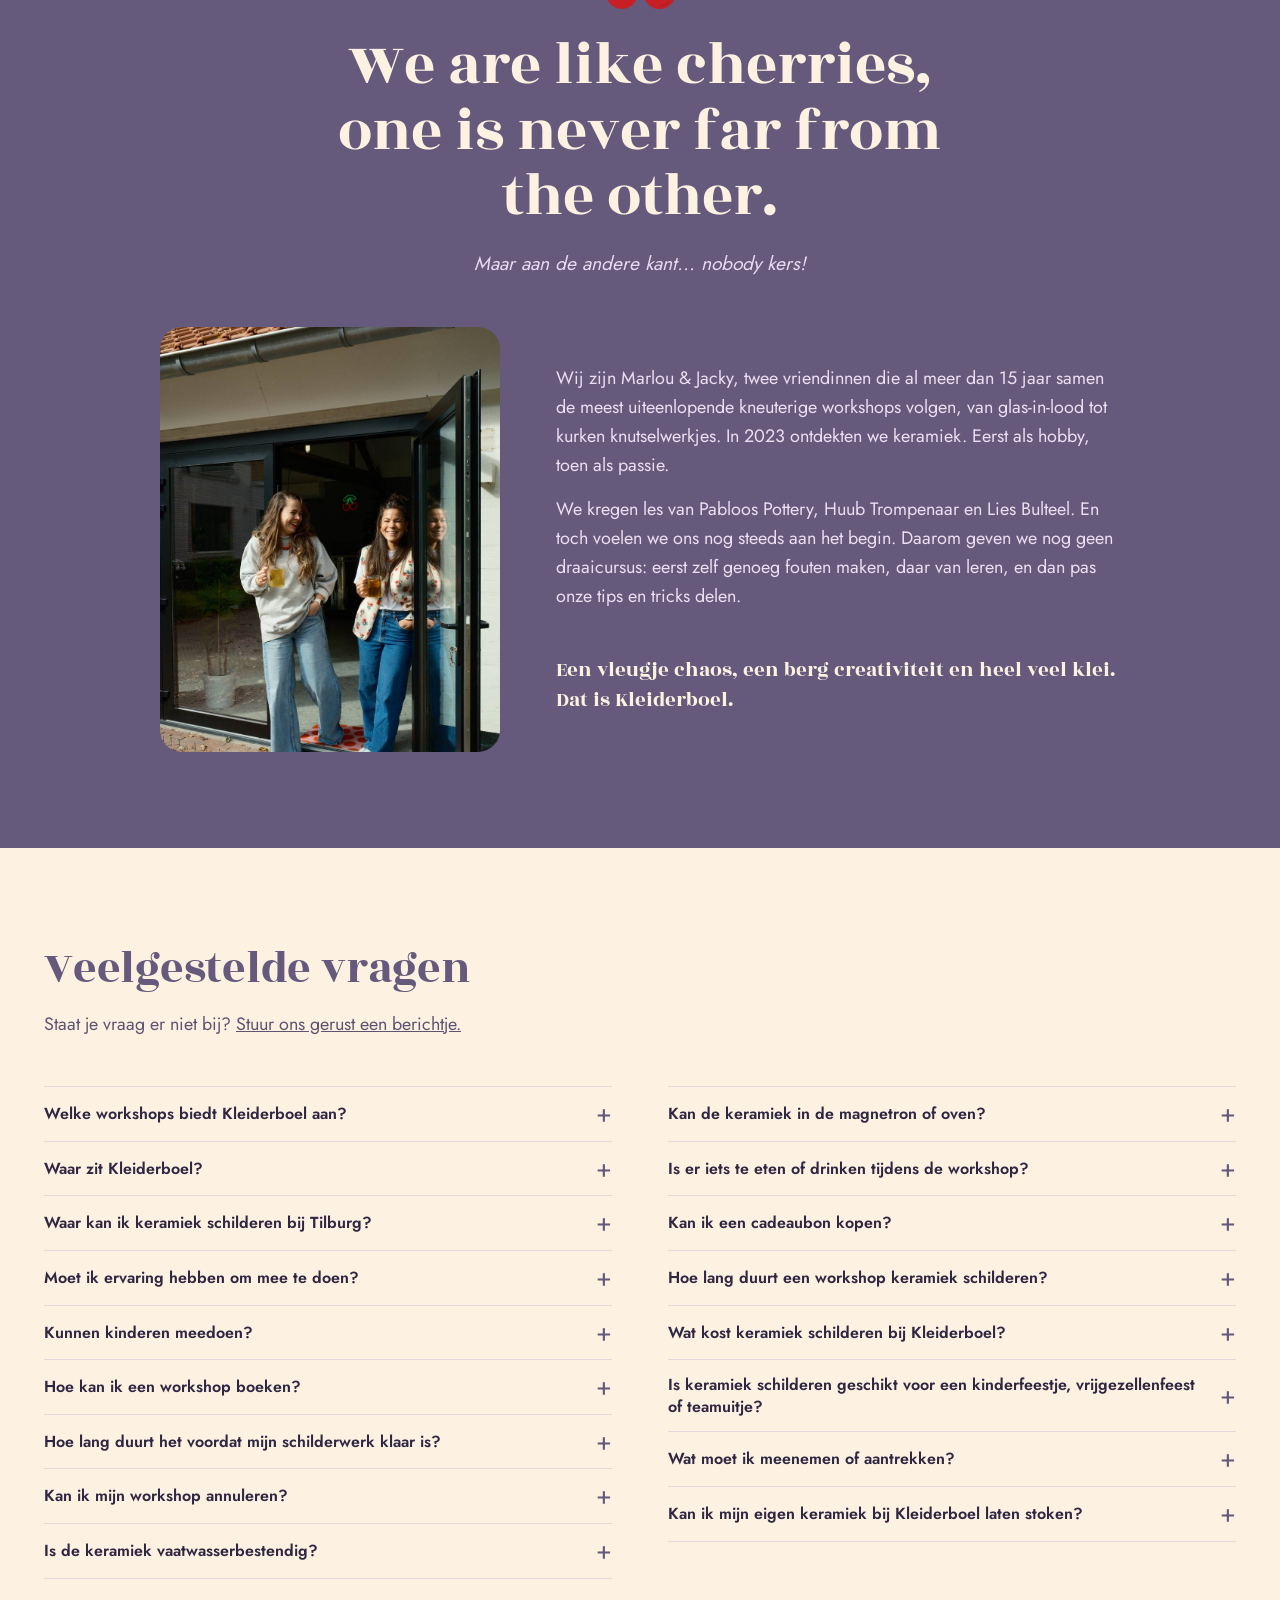
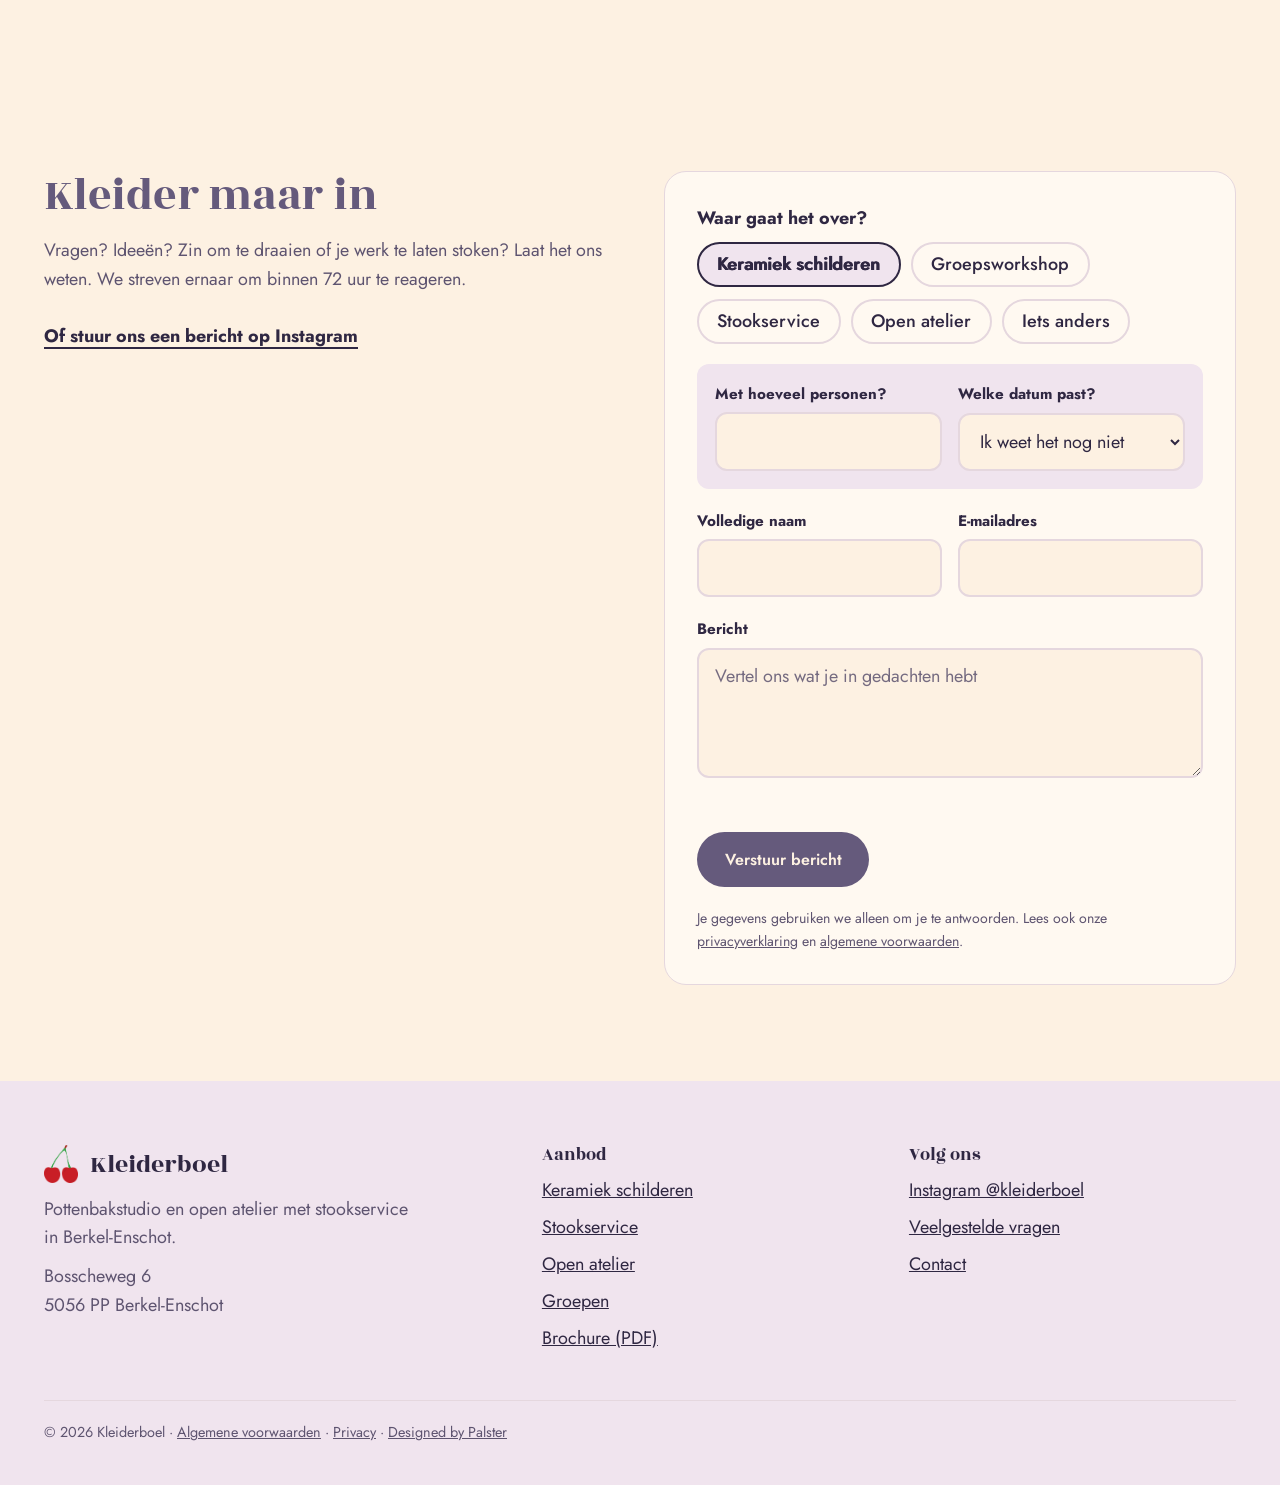
==== commit 782fa95b: "Add files via upload" ====
--- a/index.html
+++ b/index.html
@@ -3,17 +3,16 @@
 <head>
 <meta charset="utf-8">
 <meta name="viewport" content="width=device-width, initial-scale=1">
-<title>Kleiderboel | Keramiek schilderen, stookservice en open atelier in Berkel-Enschot</title>
-<meta name="description" content="Pottenbakstudio en open atelier met stookservice in Berkel-Enschot, vlak bij Tilburg. Keramiek schilderen, stoken en zelf draaien.">
-<!-- VERWIJDER de volgende regel bij livegang op kleiderboel.nl -->
-<meta name="robots" content="noindex, nofollow">
+<title>Keramiek schilderen bij Tilburg | Kleiderboel in Berkel-Enschot</title>
+<meta name="description" content="Keramiek schilderen, stookservice en open atelier bij Tilburg. Kleiderboel zit in Berkel-Enschot, voor workshops, groepen en kinderfeestjes.">
 <link rel="canonical" href="https://kleiderboel.nl/">
 <link rel="icon" type="image/png" href="/assets/img/cherries.png">
 <meta name="theme-color" content="#FDF1E2">
 <meta property="og:type" content="website"><meta property="og:locale" content="nl_NL"><meta property="og:site_name" content="Kleiderboel">
-<meta property="og:title" content="Kleiderboel | Keramiek schilderen in Berkel-Enschot">
-<meta property="og:description" content="Keramiek schilderen, stookservice en open atelier in Berkel-Enschot.">
-<meta property="og:url" content="https://kleiderboel.nl/"><meta property="og:image" content="https://kleiderboel.nl/assets/img/hero.jpg">
+<meta property="og:title" content="Kleiderboel | Keramiek schilderen bij Tilburg">
+<meta property="og:description" content="Keramiek schilderen, stookservice en open atelier in Berkel-Enschot, vlak bij Tilburg.">
+<meta property="og:url" content="https://kleiderboel.nl/"><meta property="og:image" content="https://kleiderboel.nl/assets/img/hero.jpg"><meta property="og:image:width" content="1080"><meta property="og:image:height" content="1350"><meta property="og:image:alt" content="Een lachende vrouw bewerkt een kom op de draaischijf in het atelier van Kleiderboel">
+<meta name="twitter:card" content="summary_large_image">
 <link rel="preload" href="/assets/fonts/rozha-one-400.woff2" as="font" type="font/woff2" crossorigin>
 <link rel="preload" href="/assets/fonts/jost-variable.woff2" as="font" type="font/woff2" crossorigin>
 <link rel="stylesheet" href="/assets/css/style.css">
@@ -46,7 +45,7 @@
 <section class="hero" aria-labelledby="h-hero">
   <div class="wrap">
     <div class="rv">
-      <h1 id="h-hero">Kliederen met klei in Berkel&#8209;Enschot.</h1>
+      <h1 id="h-hero">Kliederen met klei in Berkel&#8209;Enschot, vlak bij Tilburg.</h1>
       <p class="lead">Pottenbakstudio en open atelier met stookservice. Schilder een mok, laat je werk stoken of draai zelf, in ons knusse atelier.</p>
       <div class="cta">
         <a class="btn btn-primary" href="#contact">Neem contact op</a>
@@ -121,7 +120,7 @@
 <section id="schilderen" class="paint" aria-labelledby="h-paint">
   <div class="wrap">
     <div class="sec-head rv">
-      <h2 id="h-paint">Keramiek schilderen</h2>
+      <h2 id="h-paint">Keramiek schilderen bij Tilburg</h2>
       <p class="measure">Je kiest tijdens de workshop zelf wat je wilt schilderen, van een paar kleine mokjes tot een schaal, vaas of karaf. Koffie, thee en water staan klaar. Iets anders te drinken of te eten? Neem dit gerust zelf mee.</p>
     </div>
     <div class="studio rv">
@@ -177,11 +176,11 @@
   <div class="wrap">
     <div class="fire-head">
       <div class="sec-head rv">
-        <h2 id="h-fire">Stookservice</h2>
+        <h2 id="h-fire">Stookservice voor je eigen keramiek</h2>
         <p class="measure">Heb jij thuis een vaasje, mok of schaal gemaakt die een oven zoekt? Bij Kleiderboel helpen we je graag.</p>
         <p class="tempsum"><span class="tag">Biscuit 1020 °C</span><span class="tag">Glazuur 1220 °C</span></p>
       </div>
-      <figure class="fire-pic rv"><img loading="lazy" src="/assets/img/kiln.jpg" alt="De keramiekoven met open deksel, met de neonkersen aan de muur erboven" width="800" height="1200"></figure>
+      <figure class="fire-pic rv"><img loading="lazy" src="/assets/img/kiln.jpg" alt="De keramiekoven met open deksel, met de neonkers aan de muur erboven" width="800" height="1200"></figure>
     </div>
     <div class="temps">
       <div class="temp t1 rv" data-heat="1020"><i class="glow"></i><div class="th"><h3>Biscuitstook</h3><span class="tag">1020 °C</span></div><div><div class="deg" aria-hidden="true"><span class="num">1020</span><span class="u">°C</span></div><span class="sr-only">1020 graden Celsius</span><div class="heat" aria-hidden="true"><i></i></div></div></div>
@@ -268,7 +267,7 @@
   <div class="wrap">
     <div class="stack">
       <div class="rv">
-        <h2 id="h-group">Samen kliederen</h2>
+        <h2 id="h-group">Samen kliederen: workshops voor groepen</h2>
         <p class="measure" style="margin-top:20px;font-size:1.15rem;color:var(--ink-soft)">Een middag met vriendinnen, familie of collega's. Of gewoon omdat je zin hebt om keramiek te schilderen. Een workshop aanvragen kan wanneer het jou uitkomt, samen prikken we een datum die past.</p>
         <div class="occasions" aria-label="Voor wie">
           <span class="chip">Vriendinnen</span><span class="chip">Familie</span><span class="chip">Collega's</span><span class="chip">Verjaardag</span>
@@ -306,10 +305,11 @@
       <h2 id="h-faq">Veelgestelde vragen</h2>
       <p class="measure">Staat je vraag er niet bij? <a href="#contact">Stuur ons gerust een berichtje.</a></p>
     </div>
-    <div class="faq-grid"><div class="faq-col"><details class="rv"><summary>Welke workshops biedt Kleiderboel aan?</summary><div class="ans">Bij Kleiderboel in Berkel-Enschot kun je terecht voor keramiek schilderen, het open atelier en onze stookservice. 🍒<ul><li><b>Keramiek schilderen:</b> kies een stuk (mok, bord, schaaltje, noem maar op) en schilder er je eigen ontwerp op. Leuk als uitje met vriendinnen, als kinderfeestje of gewoon voor jezelf.</li><li><b>Open atelier:</b> lekker aan de slag in je eigen tempo, zonder vast programma. Voor als je al kunt pottenbakken en een plekje zoekt.</li><li><b>Stookservice:</b> heb je zelf iets gemaakt of geschilderd? Wij stoken het voor je, zodat het sterk, glanzend en klaar voor gebruik uit de oven komt.</li></ul></div></details><details class="rv"><summary>Waar zit Kleiderboel?</summary><div class="ans">Kleiderboel zit in onze omgebouwde garage in Berkel-Enschot, vlak bij Tilburg. Bosscheweg 6, Berkel-Enschot.</div></details><details class="rv"><summary>Moet ik ervaring hebben om mee te doen?</summary><div class="ans">Nee, helemaal niet. Je hoeft niet te kunnen tekenen of schilderen. Wij helpen je op weg met kleuren, technieken en ideeën, en als het niet meteen perfect wordt: dat hoort erbij. Het wordt toch altijd uniek en meestal mooier dan je zelf verwacht.</div></details><details class="rv"><summary>Kunnen kinderen meedoen?</summary><div class="ans">Ja, jong en oud is welkom! Kinderen schilderen onder begeleiding mee, dus ook voor een kinderfeestje of een middag met de kleinkinderen is dit een leuke activiteit.</div></details><details class="rv"><summary>Hoe kan ik een workshop boeken?</summary><div class="ans">Boeken kan via ons <a href="#contact">contactformulier</a> of door ons te sturen via <a href="https://www.instagram.com/kleiderboel" rel="noopener">Instagram DM</a>. Laat even weten met hoeveel mensen je komt, welke dag je in gedachten hebt en waar je zin in hebt, dan regelen wij de rest.</div></details><details class="rv"><summary>Hoe lang duurt het voordat mijn schilderwerk klaar is?</summary><div class="ans">Je schilderwerk is doorgaans na zo'n 3 weken klaar. Na het schilderen moet het stuk eerst drogen en daarna gestookt worden. Zodra het uit de oven is, laten we je weten dat je het kunt ophalen.</div></details><details class="rv"><summary>Kan ik mijn workshop annuleren?</summary><div class="ans">Ja, tot 72 uur van tevoren kun je kosteloos annuleren. Daarna gelden de voorwaarden uit onze <a href="/algemene-voorwaarden/">algemene voorwaarden</a>.</div></details><details class="rv"><summary>Is de keramiek vaatwasserbestendig?</summary><div class="ans">Items van de keramiek schilder workshop raden wij aan niet in de vaatwasser te doen. Koop je een item dat wij zelf gedraaid hebben, dan kan dit zeker in de vaatwasser. Maar met de hand afwassen is het beste. Zo blijven de kleuren en de glans langer mooi, en gaat je zelfgemaakte mok langer mee.</div></details></div><div class="faq-col"><details class="rv"><summary>Kan de keramiek in de magnetron of oven?</summary><div class="ans">Items van de keramiek schilder workshop niet. Koop je onze zelfgemaakte items? Dan kan het wel: onze keramiek kan in de magnetron en in de oven.</div></details><details class="rv"><summary>Is er iets te eten of drinken tijdens de workshop?</summary><div class="ans">Ja, er staan thee, water en koffie voor je klaar. Heb je zin in iets lekkers erbij? Neem gerust je eigen snacks mee, dan maak je er een gezellige middag van.</div></details><details class="rv"><summary>Kan ik een cadeaubon kopen?</summary><div class="ans">Ja, een cadeaubon voor keramiek schilderen kan! Stuur ons een berichtje via het <a href="#contact">contactformulier</a> of via <a href="https://www.instagram.com/kleiderboel" rel="noopener">Instagram DM</a>, dan regelen we samen de bon. Een leuk cadeau voor verjaardagen, Sinterklaas, kerst of gewoon omdat het kan.</div></details><details class="rv"><summary>Hoe lang duurt een workshop keramiek schilderen?</summary><div class="ans">Een workshop duurt ongeveer 2,5 uur. Je hebt dus ruim de tijd om te kiezen, schilderen en een kop thee of koffie te drinken.</div></details><details class="rv"><summary>Wat kost keramiek schilderen bij Kleiderboel?</summary><div class="ans">De prijs hangt af van het stuk dat je kiest en het soort workshop. Alle prijzen vind je <a href="#schilderen">hier</a>.</div></details><details class="rv"><summary>Is keramiek schilderen geschikt voor een kinderfeestje, vrijgezellenfeest of teamuitje?</summary><div class="ans">Ja, dit kan allemaal. Je krijgt een leuk stuk om mee naar huis te nemen en een gezellige middag erbij. Stuur ons een bericht met je wensen via het <a href="#contact">contactformulier</a> of <a href="https://www.instagram.com/kleiderboel" rel="noopener">Instagram</a>.</div></details><details class="rv"><summary>Wat moet ik meenemen of aantrekken?</summary><div class="ans">Niks bijzonders. Trek kleding aan waar je geen last van hebt als er verf op komt. Is dat wel zo? Dan was je het er makkelijk uit. Wij zorgen voor penselen, glazuur en alle tools die je nodig hebt.</div></details></div></div>
-  </div>
-</section>
-<script type="application/ld+json">{"@context": "https://schema.org", "@type": "FAQPage", "mainEntity": [{"@type": "Question", "name": "Welke workshops biedt Kleiderboel aan?", "acceptedAnswer": {"@type": "Answer", "text": "Bij Kleiderboel in Berkel-Enschot kun je terecht voor keramiek schilderen, het open atelier en onze stookservice. 🍒 Keramiek schilderen: kies een stuk (mok, bord, schaaltje, noem maar op) en schilder er je eigen ontwerp op. Leuk als uitje met vriendinnen, als kinderfeestje of gewoon voor jezelf. Open atelier: lekker aan de slag in je eigen tempo, zonder vast programma. Voor als je al kunt pottenbakken en een plekje zoekt. Stookservice: heb je zelf iets gemaakt of geschilderd? Wij stoken het voor je, zodat het sterk, glanzend en klaar voor gebruik uit de oven komt."}}, {"@type": "Question", "name": "Waar zit Kleiderboel?", "acceptedAnswer": {"@type": "Answer", "text": "Kleiderboel zit in onze omgebouwde garage in Berkel-Enschot, vlak bij Tilburg. Bosscheweg 6, Berkel-Enschot."}}, {"@type": "Question", "name": "Moet ik ervaring hebben om mee te doen?", "acceptedAnswer": {"@type": "Answer", "text": "Nee, helemaal niet. Je hoeft niet te kunnen tekenen of schilderen. Wij helpen je op weg met kleuren, technieken en ideeën, en als het niet meteen perfect wordt: dat hoort erbij. Het wordt toch altijd uniek en meestal mooier dan je zelf verwacht."}}, {"@type": "Question", "name": "Kunnen kinderen meedoen?", "acceptedAnswer": {"@type": "Answer", "text": "Ja, jong en oud is welkom! Kinderen schilderen onder begeleiding mee, dus ook voor een kinderfeestje of een middag met de kleinkinderen is dit een leuke activiteit."}}, {"@type": "Question", "name": "Hoe kan ik een workshop boeken?", "acceptedAnswer": {"@type": "Answer", "text": "Boeken kan via ons contactformulier of door ons te sturen via Instagram DM . Laat even weten met hoeveel mensen je komt, welke dag je in gedachten hebt en waar je zin in hebt, dan regelen wij de rest."}}, {"@type": "Question", "name": "Hoe lang duurt het voordat mijn schilderwerk klaar is?", "acceptedAnswer": {"@type": "Answer", "text": "Je schilderwerk is doorgaans na zo'n 3 weken klaar. Na het schilderen moet het stuk eerst drogen en daarna gestookt worden. Zodra het uit de oven is, laten we je weten dat je het kunt ophalen."}}, {"@type": "Question", "name": "Kan ik mijn workshop annuleren?", "acceptedAnswer": {"@type": "Answer", "text": "Ja, tot 72 uur van tevoren kun je kosteloos annuleren. Daarna gelden de voorwaarden uit onze algemene voorwaarden ."}}, {"@type": "Question", "name": "Is de keramiek vaatwasserbestendig?", "acceptedAnswer": {"@type": "Answer", "text": "Items van de keramiek schilder workshop raden wij aan niet in de vaatwasser te doen. Koop je een item dat wij zelf gedraaid hebben, dan kan dit zeker in de vaatwasser. Maar met de hand afwassen is het beste. Zo blijven de kleuren en de glans langer mooi, en gaat je zelfgemaakte mok langer mee."}}, {"@type": "Question", "name": "Kan de keramiek in de magnetron of oven?", "acceptedAnswer": {"@type": "Answer", "text": "Items van de keramiek schilder workshop niet. Koop je onze zelfgemaakte items? Dan kan het wel: onze keramiek kan in de magnetron en in de oven."}}, {"@type": "Question", "name": "Is er iets te eten of drinken tijdens de workshop?", "acceptedAnswer": {"@type": "Answer", "text": "Ja, er staan thee, water en koffie voor je klaar. Heb je zin in iets lekkers erbij? Neem gerust je eigen snacks mee, dan maak je er een gezellige middag van."}}, {"@type": "Question", "name": "Kan ik een cadeaubon kopen?", "acceptedAnswer": {"@type": "Answer", "text": "Ja, een cadeaubon voor keramiek schilderen kan! Stuur ons een berichtje via het contactformulier of via Instagram DM , dan regelen we samen de bon. Een leuk cadeau voor verjaardagen, Sinterklaas, kerst of gewoon omdat het kan."}}, {"@type": "Question", "name": "Hoe lang duurt een workshop keramiek schilderen?", "acceptedAnswer": {"@type": "Answer", "text": "Een workshop duurt ongeveer 2,5 uur. Je hebt dus ruim de tijd om te kiezen, schilderen en een kop thee of koffie te drinken."}}, {"@type": "Question", "name": "Wat kost keramiek schilderen bij Kleiderboel?", "acceptedAnswer": {"@type": "Answer", "text": "De prijs hangt af van het stuk dat je kiest en het soort workshop. Alle prijzen vind je hier ."}}, {"@type": "Question", "name": "Is keramiek schilderen geschikt voor een kinderfeestje, vrijgezellenfeest of teamuitje?", "acceptedAnswer": {"@type": "Answer", "text": "Ja, dit kan allemaal. Je krijgt een leuk stuk om mee naar huis te nemen en een gezellige middag erbij. Stuur ons een bericht met je wensen via het contactformulier of Instagram ."}}, {"@type": "Question", "name": "Wat moet ik meenemen of aantrekken?", "acceptedAnswer": {"@type": "Answer", "text": "Niks bijzonders. Trek kleding aan waar je geen last van hebt als er verf op komt. Is dat wel zo? Dan was je het er makkelijk uit. Wij zorgen voor penselen, glazuur en alle tools die je nodig hebt."}}]}</script>
+    <div class="faq-grid"><div class="faq-col"><details class="rv"><summary>Welke workshops biedt Kleiderboel aan?</summary><div class="ans">Bij Kleiderboel in Berkel-Enschot kun je terecht voor keramiek schilderen, het open atelier en onze stookservice. 🍒<ul><li><b>Keramiek schilderen:</b> kies een stuk (mok, bord, schaaltje, noem maar op) en schilder er je eigen ontwerp op. Leuk als uitje met vriendinnen, als kinderfeestje of gewoon voor jezelf.</li><li><b>Open atelier:</b> lekker aan de slag in je eigen tempo, zonder vast programma. Voor als je al kunt pottenbakken en een plekje zoekt.</li><li><b>Stookservice:</b> heb je zelf iets gemaakt of geschilderd? Wij stoken het voor je, zodat het sterk, glanzend en klaar voor gebruik uit de oven komt.</li></ul></div></details><details class="rv"><summary>Waar zit Kleiderboel?</summary><div class="ans">Kleiderboel zit in onze omgebouwde garage in Berkel-Enschot, vlak bij Tilburg. Bosscheweg 6, Berkel-Enschot.</div></details><details class="rv"><summary>Waar kan ik keramiek schilderen bij Tilburg?</summary><div class="ans">Bij Kleiderboel in Berkel-Enschot, vlak bij Tilburg. Je schildert je eigen stuk keramiek tijdens een workshop bij ons op Bosscheweg 6. Bekijk <a href="#schilderen">de beschikbare dagen</a> en boek via het <a href="#contact">contactformulier</a>.</div></details><details class="rv"><summary>Moet ik ervaring hebben om mee te doen?</summary><div class="ans">Nee, helemaal niet. Je hoeft niet te kunnen tekenen of schilderen. Wij helpen je op weg met kleuren, technieken en ideeën, en als het niet meteen perfect wordt: dat hoort erbij. Het wordt toch altijd uniek en meestal mooier dan je zelf verwacht.</div></details><details class="rv"><summary>Kunnen kinderen meedoen?</summary><div class="ans">Ja, jong en oud is welkom! Kinderen schilderen onder begeleiding mee, dus ook voor een kinderfeestje of een middag met de kleinkinderen is dit een leuke activiteit.</div></details><details class="rv"><summary>Hoe kan ik een workshop boeken?</summary><div class="ans">Boeken kan via ons <a href="#contact">contactformulier</a> of door ons te sturen via <a href="https://www.instagram.com/kleiderboel" rel="noopener">Instagram DM</a>. Laat even weten met hoeveel mensen je komt, welke dag je in gedachten hebt en waar je zin in hebt, dan regelen wij de rest.</div></details><details class="rv"><summary>Hoe lang duurt het voordat mijn schilderwerk klaar is?</summary><div class="ans">Je schilderwerk is doorgaans na zo'n 3 weken klaar. Na het schilderen moet het stuk eerst drogen en daarna gestookt worden. Zodra het uit de oven is, laten we je weten dat je het kunt ophalen.</div></details><details class="rv"><summary>Kan ik mijn workshop annuleren?</summary><div class="ans">Ja, tot 72 uur van tevoren kun je kosteloos annuleren. Daarna gelden de voorwaarden uit onze <a href="/algemene-voorwaarden/">algemene voorwaarden</a>.</div></details><details class="rv"><summary>Is de keramiek vaatwasserbestendig?</summary><div class="ans">Items van de keramiek schilder workshop raden wij aan niet in de vaatwasser te doen. Koop je een item dat wij zelf gedraaid hebben, dan kan dit zeker in de vaatwasser. Maar met de hand afwassen is het beste. Zo blijven de kleuren en de glans langer mooi, en gaat je zelfgemaakte mok langer mee.</div></details></div><div class="faq-col"><details class="rv"><summary>Kan de keramiek in de magnetron of oven?</summary><div class="ans">Items van de keramiek schilder workshop niet. Koop je onze zelfgemaakte items? Dan kan het wel: onze keramiek kan in de magnetron en in de oven.</div></details><details class="rv"><summary>Is er iets te eten of drinken tijdens de workshop?</summary><div class="ans">Ja, er staan thee, water en koffie voor je klaar. Heb je zin in iets lekkers erbij? Neem gerust je eigen snacks mee, dan maak je er een gezellige middag van.</div></details><details class="rv"><summary>Kan ik een cadeaubon kopen?</summary><div class="ans">Ja, een cadeaubon voor keramiek schilderen kan! Stuur ons een berichtje via het <a href="#contact">contactformulier</a> of via <a href="https://www.instagram.com/kleiderboel" rel="noopener">Instagram DM</a>, dan regelen we samen de bon. Een leuk cadeau voor verjaardagen, Sinterklaas, kerst of gewoon omdat het kan.</div></details><details class="rv"><summary>Hoe lang duurt een workshop keramiek schilderen?</summary><div class="ans">Een workshop duurt ongeveer 2,5 uur. Je hebt dus ruim de tijd om te kiezen, schilderen en een kop thee of koffie te drinken.</div></details><details class="rv"><summary>Wat kost keramiek schilderen bij Kleiderboel?</summary><div class="ans">De prijs hangt af van het stuk dat je kiest en het soort workshop. Alle prijzen vind je <a href="#schilderen">hier</a>.</div></details><details class="rv"><summary>Is keramiek schilderen geschikt voor een kinderfeestje, vrijgezellenfeest of teamuitje?</summary><div class="ans">Ja, dit kan allemaal. Je krijgt een leuk stuk om mee naar huis te nemen en een gezellige middag erbij. Stuur ons een bericht met je wensen via het <a href="#contact">contactformulier</a> of <a href="https://www.instagram.com/kleiderboel" rel="noopener">Instagram</a>.</div></details><details class="rv"><summary>Wat moet ik meenemen of aantrekken?</summary><div class="ans">Niks bijzonders. Trek kleding aan waar je geen last van hebt als er verf op komt. Is dat wel zo? Dan was je het er makkelijk uit. Wij zorgen voor penselen, glazuur en alle tools die je nodig hebt.</div></details><details class="rv"><summary>Kan ik mijn eigen keramiek bij Kleiderboel laten stoken?</summary><div class="ans">Ja, dat kan met onze stookservice. We stoken biscuit op 1020 °C en glazuur op 1220 °C, voor een halve of hele oven of per laag. Aardewerkstook is op aanvraag. De tarieven vind je bij <a href="#stoken">de stookservice</a>.</div></details></div></div>
+  </div>
+</section>
+<script type="application/ld+json">{"@context": "https://schema.org", "@type": "FAQPage", "mainEntity": [{"@type": "Question", "name": "Welke workshops biedt Kleiderboel aan?", "acceptedAnswer": {"@type": "Answer", "text": "Bij Kleiderboel in Berkel-Enschot kun je terecht voor keramiek schilderen, het open atelier en onze stookservice. 🍒 Keramiek schilderen: kies een stuk (mok, bord, schaaltje, noem maar op) en schilder er je eigen ontwerp op. Leuk als uitje met vriendinnen, als kinderfeestje of gewoon voor jezelf. Open atelier: lekker aan de slag in je eigen tempo, zonder vast programma. Voor als je al kunt pottenbakken en een plekje zoekt. Stookservice: heb je zelf iets gemaakt of geschilderd? Wij stoken het voor je, zodat het sterk, glanzend en klaar voor gebruik uit de oven komt."}}, {"@type": "Question", "name": "Waar zit Kleiderboel?", "acceptedAnswer": {"@type": "Answer", "text": "Kleiderboel zit in onze omgebouwde garage in Berkel-Enschot, vlak bij Tilburg. Bosscheweg 6, Berkel-Enschot."}}, {"@type": "Question", "name": "Waar kan ik keramiek schilderen bij Tilburg?", "acceptedAnswer": {"@type": "Answer", "text": "Bij Kleiderboel in Berkel-Enschot, vlak bij Tilburg. Je schildert je eigen stuk keramiek tijdens een workshop bij ons op Bosscheweg 6. Bekijk de beschikbare dagen en boek via het contactformulier."}}, {"@type": "Question", "name": "Moet ik ervaring hebben om mee te doen?", "acceptedAnswer": {"@type": "Answer", "text": "Nee, helemaal niet. Je hoeft niet te kunnen tekenen of schilderen. Wij helpen je op weg met kleuren, technieken en ideeën, en als het niet meteen perfect wordt: dat hoort erbij. Het wordt toch altijd uniek en meestal mooier dan je zelf verwacht."}}, {"@type": "Question", "name": "Kunnen kinderen meedoen?", "acceptedAnswer": {"@type": "Answer", "text": "Ja, jong en oud is welkom! Kinderen schilderen onder begeleiding mee, dus ook voor een kinderfeestje of een middag met de kleinkinderen is dit een leuke activiteit."}}, {"@type": "Question", "name": "Hoe kan ik een workshop boeken?", "acceptedAnswer": {"@type": "Answer", "text": "Boeken kan via ons contactformulier of door ons te sturen via Instagram DM. Laat even weten met hoeveel mensen je komt, welke dag je in gedachten hebt en waar je zin in hebt, dan regelen wij de rest."}}, {"@type": "Question", "name": "Hoe lang duurt het voordat mijn schilderwerk klaar is?", "acceptedAnswer": {"@type": "Answer", "text": "Je schilderwerk is doorgaans na zo'n 3 weken klaar. Na het schilderen moet het stuk eerst drogen en daarna gestookt worden. Zodra het uit de oven is, laten we je weten dat je het kunt ophalen."}}, {"@type": "Question", "name": "Kan ik mijn workshop annuleren?", "acceptedAnswer": {"@type": "Answer", "text": "Ja, tot 72 uur van tevoren kun je kosteloos annuleren. Daarna gelden de voorwaarden uit onze algemene voorwaarden."}}, {"@type": "Question", "name": "Is de keramiek vaatwasserbestendig?", "acceptedAnswer": {"@type": "Answer", "text": "Items van de keramiek schilder workshop raden wij aan niet in de vaatwasser te doen. Koop je een item dat wij zelf gedraaid hebben, dan kan dit zeker in de vaatwasser. Maar met de hand afwassen is het beste. Zo blijven de kleuren en de glans langer mooi, en gaat je zelfgemaakte mok langer mee."}}, {"@type": "Question", "name": "Kan de keramiek in de magnetron of oven?", "acceptedAnswer": {"@type": "Answer", "text": "Items van de keramiek schilder workshop niet. Koop je onze zelfgemaakte items? Dan kan het wel: onze keramiek kan in de magnetron en in de oven."}}, {"@type": "Question", "name": "Is er iets te eten of drinken tijdens de workshop?", "acceptedAnswer": {"@type": "Answer", "text": "Ja, er staan thee, water en koffie voor je klaar. Heb je zin in iets lekkers erbij? Neem gerust je eigen snacks mee, dan maak je er een gezellige middag van."}}, {"@type": "Question", "name": "Kan ik een cadeaubon kopen?", "acceptedAnswer": {"@type": "Answer", "text": "Ja, een cadeaubon voor keramiek schilderen kan! Stuur ons een berichtje via het contactformulier of via Instagram DM, dan regelen we samen de bon. Een leuk cadeau voor verjaardagen, Sinterklaas, kerst of gewoon omdat het kan."}}, {"@type": "Question", "name": "Hoe lang duurt een workshop keramiek schilderen?", "acceptedAnswer": {"@type": "Answer", "text": "Een workshop duurt ongeveer 2,5 uur. Je hebt dus ruim de tijd om te kiezen, schilderen en een kop thee of koffie te drinken."}}, {"@type": "Question", "name": "Wat kost keramiek schilderen bij Kleiderboel?", "acceptedAnswer": {"@type": "Answer", "text": "De prijs hangt af van het stuk dat je kiest en het soort workshop. Alle prijzen vind je hier."}}, {"@type": "Question", "name": "Is keramiek schilderen geschikt voor een kinderfeestje, vrijgezellenfeest of teamuitje?", "acceptedAnswer": {"@type": "Answer", "text": "Ja, dit kan allemaal. Je krijgt een leuk stuk om mee naar huis te nemen en een gezellige middag erbij. Stuur ons een bericht met je wensen via het contactformulier of Instagram."}}, {"@type": "Question", "name": "Wat moet ik meenemen of aantrekken?", "acceptedAnswer": {"@type": "Answer", "text": "Niks bijzonders. Trek kleding aan waar je geen last van hebt als er verf op komt. Is dat wel zo? Dan was je het er makkelijk uit. Wij zorgen voor penselen, glazuur en alle tools die je nodig hebt."}}, {"@type": "Question", "name": "Kan ik mijn eigen keramiek bij Kleiderboel laten stoken?", "acceptedAnswer": {"@type": "Answer", "text": "Ja, dat kan met onze stookservice. We stoken biscuit op 1020 °C en glazuur op 1220 °C, voor een halve of hele oven of per laag. Aardewerkstook is op aanvraag. De tarieven vind je bij de stookservice."}}]}</script>
+<script type="application/ld+json">{"@context": "https://schema.org", "@type": "LocalBusiness", "@id": "https://kleiderboel.nl/#bedrijf", "name": "Kleiderboel", "description": "Keramiekstudio en open atelier met stookservice in Berkel-Enschot, vlak bij Tilburg: keramiek schilderen, zelf draaien en stoken.", "url": "https://kleiderboel.nl/", "image": "https://kleiderboel.nl/assets/img/hero.jpg", "logo": "https://kleiderboel.nl/assets/img/cherries.png", "address": {"@type": "PostalAddress", "streetAddress": "Bosscheweg 6", "postalCode": "5056 PP", "addressLocality": "Berkel-Enschot", "addressCountry": "NL"}, "areaServed": ["Tilburg", "Berkel-Enschot"], "sameAs": ["https://www.instagram.com/kleiderboel"]}</script>
 
 <section id="contact" class="contact" aria-labelledby="h-contact">
   <div class="wrap">
@@ -319,7 +319,7 @@
         <p class="measure">Vragen? Ideeën? Zin om te draaien of je werk te laten stoken? Laat het ons weten. We streven ernaar om binnen 72 uur te reageren.</p>
         <a class="ig link" href="https://www.instagram.com/kleiderboel" rel="noopener">Of stuur ons een bericht op Instagram</a>
       </div>
-      <form class="rv" id="contactForm" name="contact" method="POST" novalidate>
+      <form class="rv" id="contactForm" name="contact" method="POST" novalidate data-turnstile-sitekey="">
         <p class="hp"><label>Niet invullen <input name="bot-field" tabindex="-1" autocomplete="off"></label></p>
         <fieldset>
           <legend>Waar gaat het over?</legend>
@@ -362,6 +362,7 @@
         </div>
         <div class="field"><label for="f-bericht">Bericht</label><textarea id="f-bericht" name="bericht" required aria-describedby="e-bericht" placeholder="Vertel ons wat je in gedachten hebt"></textarea><span class="err" id="e-bericht">Schrijf een kort bericht.</span></div>
         <div class="status" id="status" role="status" aria-live="polite"></div>
+        <div id="ts" style="margin-bottom:14px"></div>
         <div><button class="btn btn-primary" type="submit" id="send">Verstuur bericht</button></div>
         <p class="sub-note">Je gegevens gebruiken we alleen om je te antwoorden. Lees ook onze <a href="/privacyverklaring/">privacyverklaring</a> en <a href="/algemene-voorwaarden/">algemene voorwaarden</a>.</p>
       </form>
@@ -376,6 +377,7 @@
       <div>
         <a class="brand" href="#top"><img src="/assets/img/cherries.png" alt="" width="34" height="37"><span>Kleiderboel</span></a>
         <p style="color:var(--ink-soft);max-width:34ch">Pottenbakstudio en open atelier met stookservice in Berkel-Enschot.</p>
+        <address style="font-style:normal;color:var(--ink-soft);margin-top:10px">Bosscheweg 6<br>5056 PP Berkel-Enschot</address>
       </div>
       <div>
         <h3>Aanbod</h3>
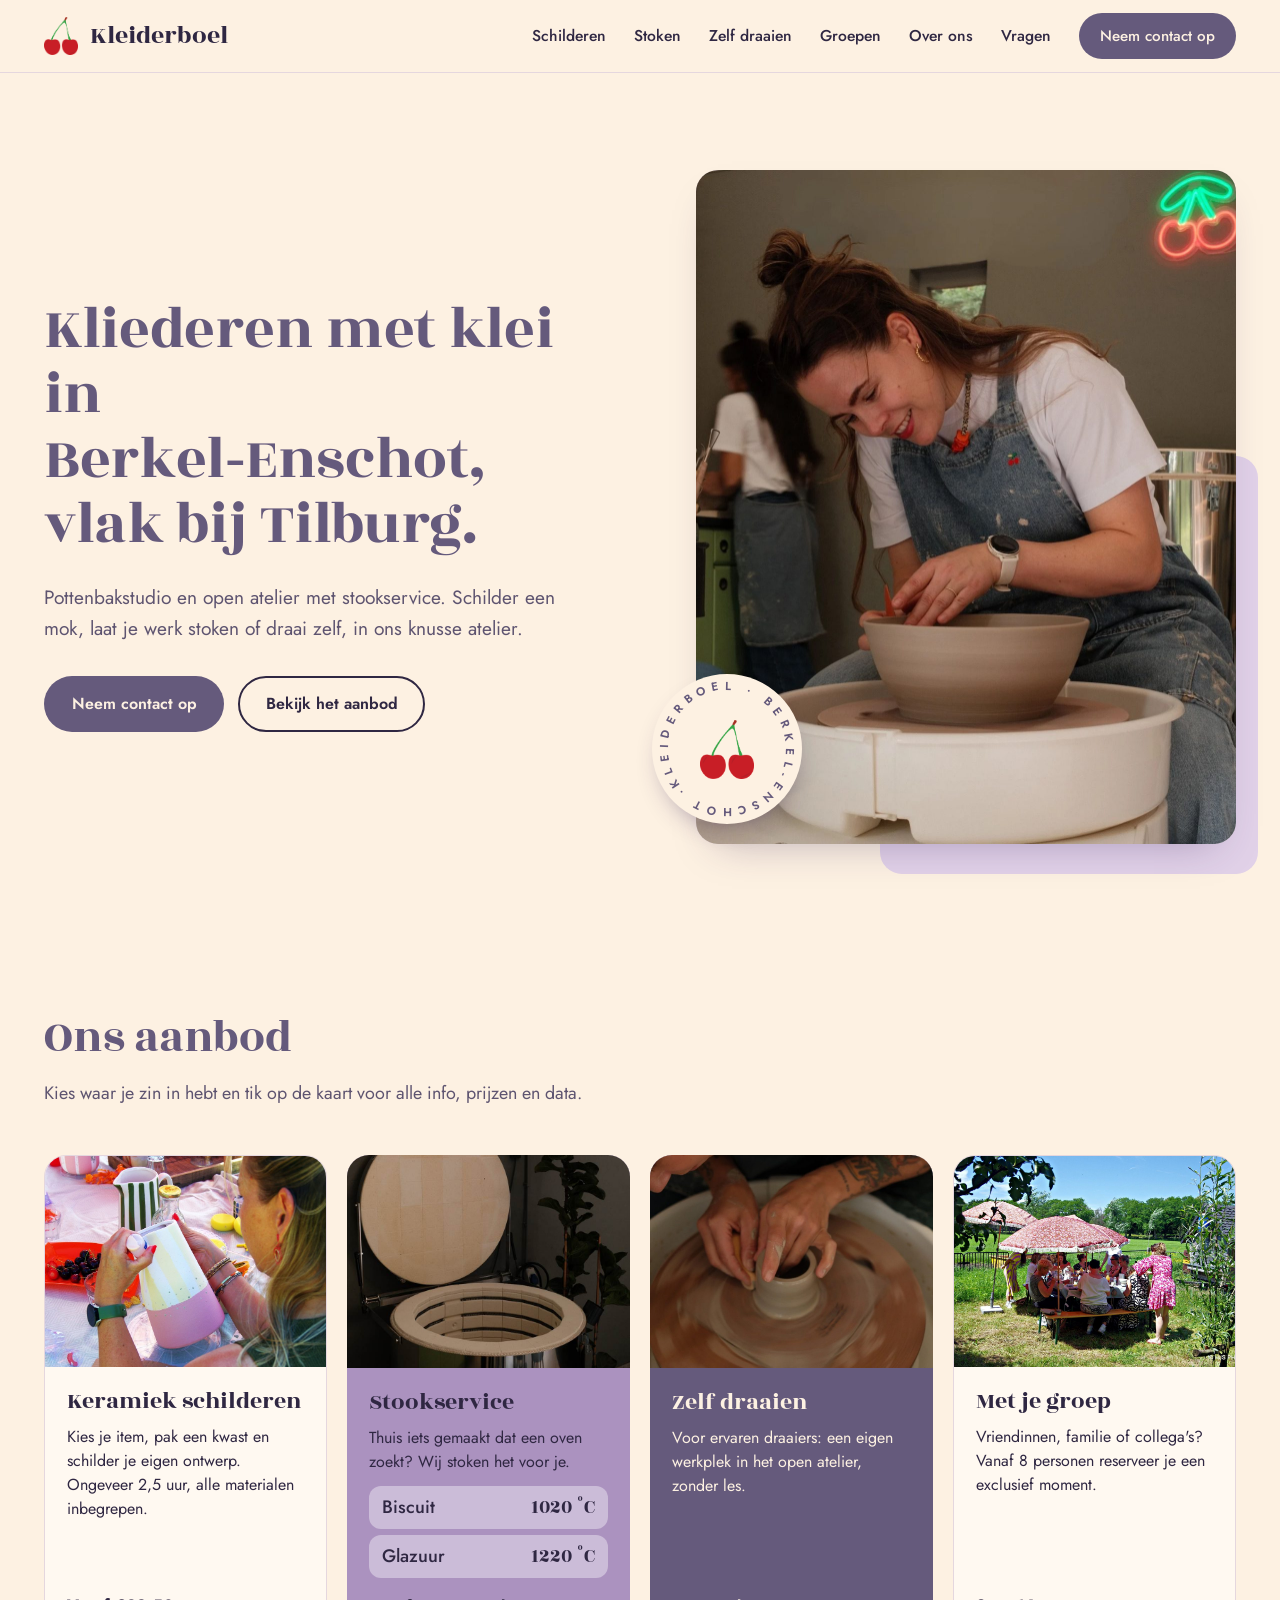
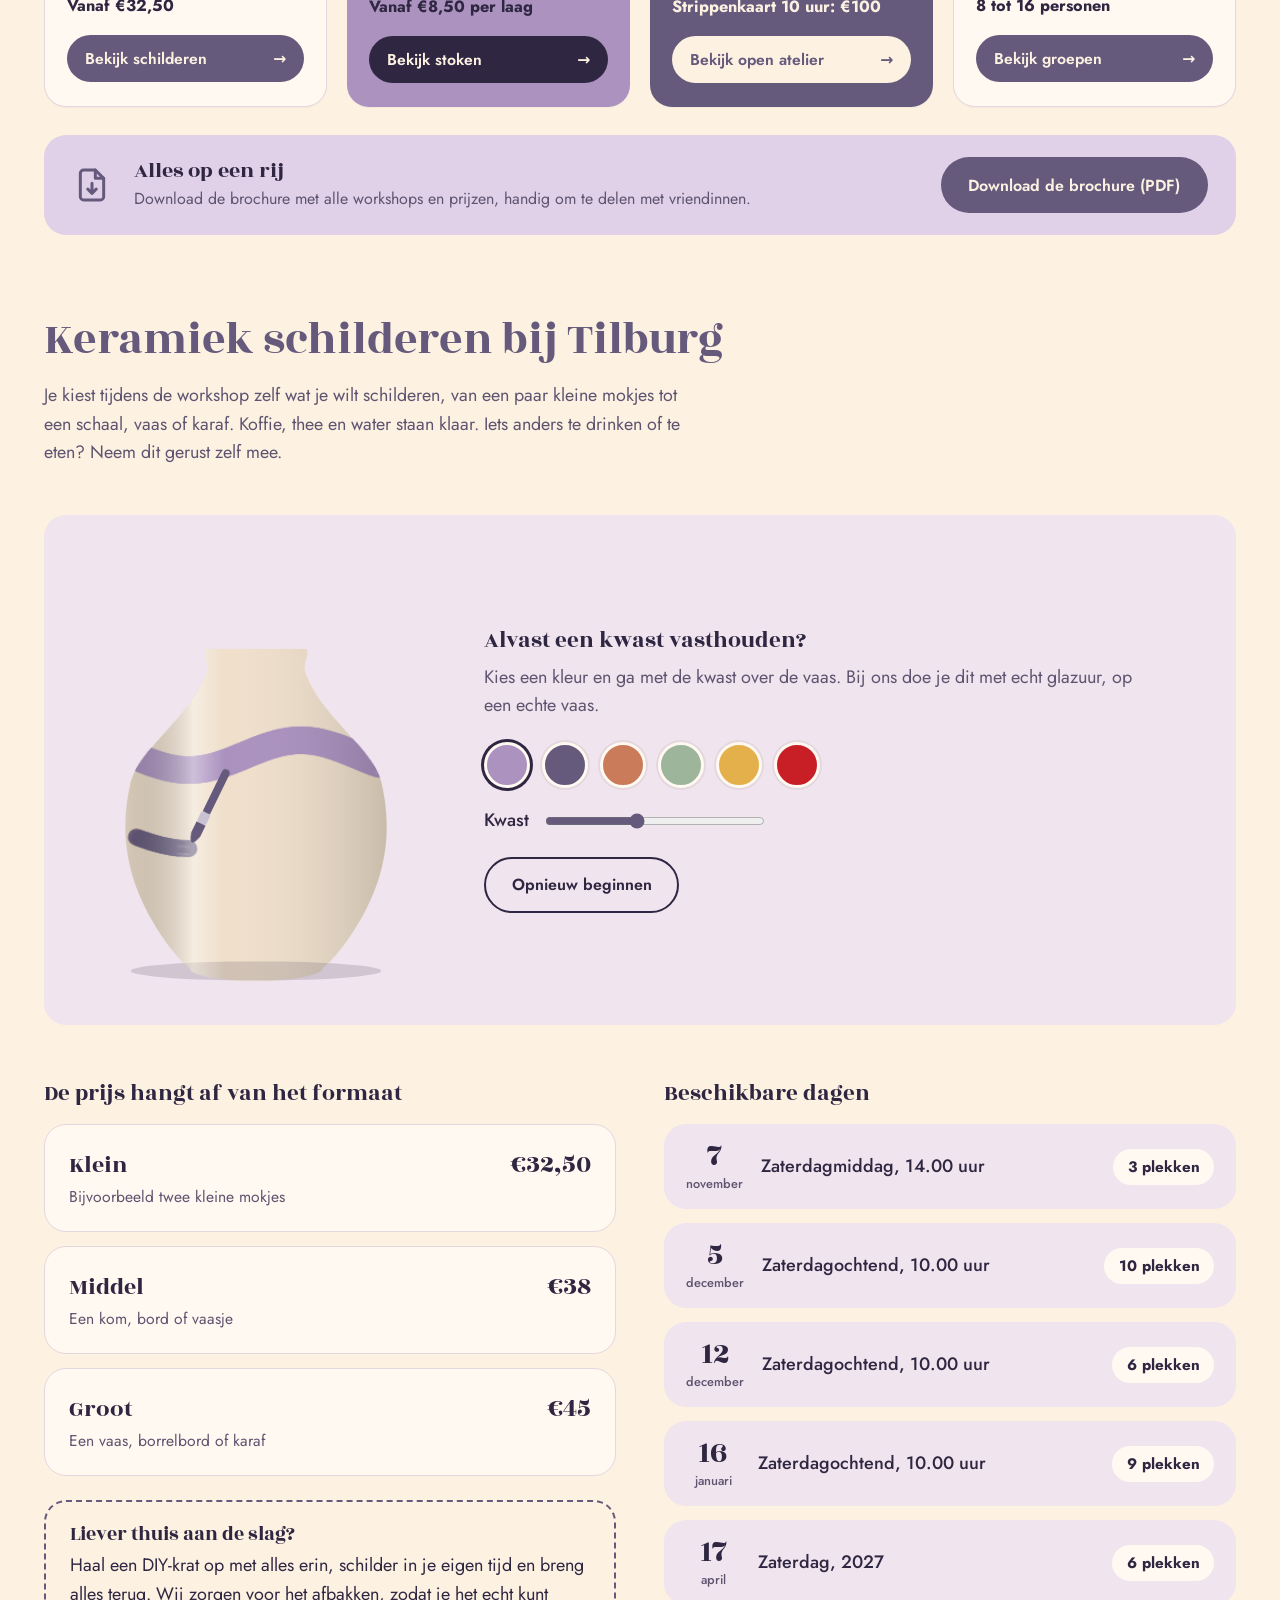
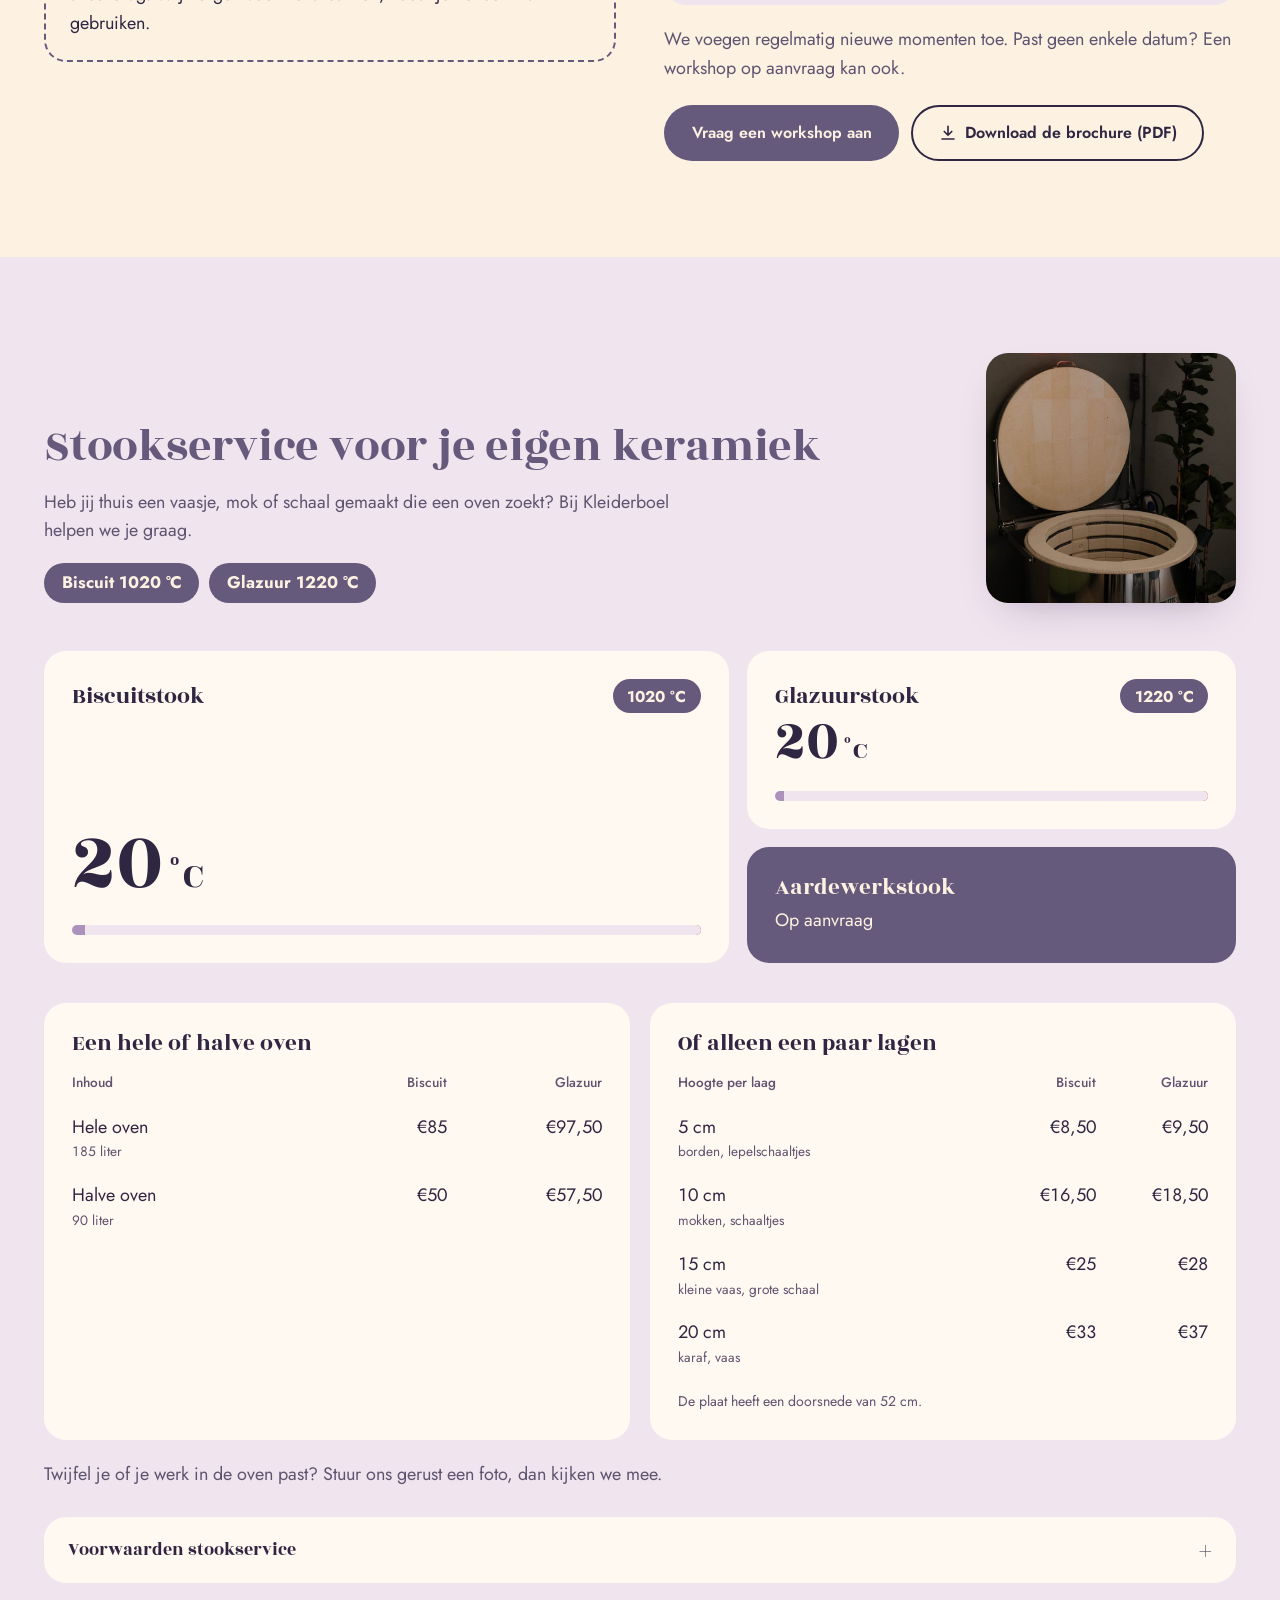
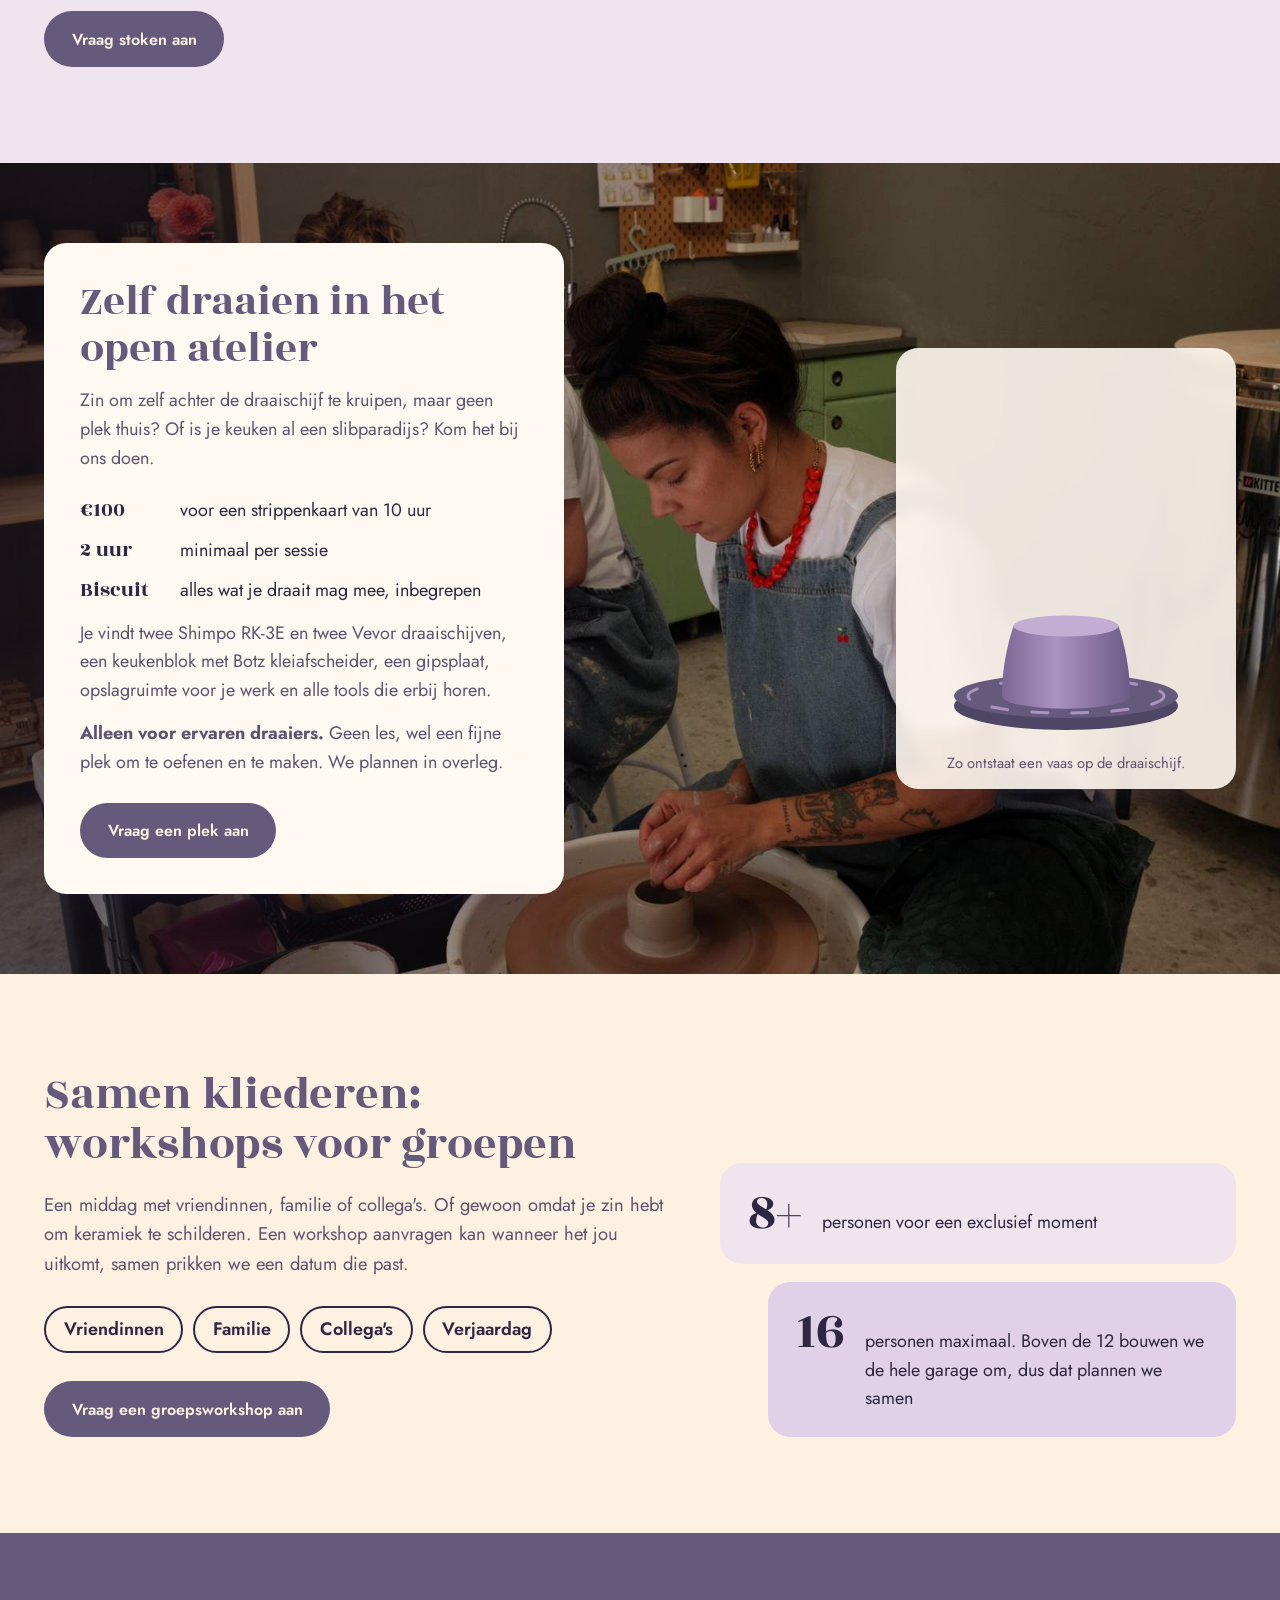
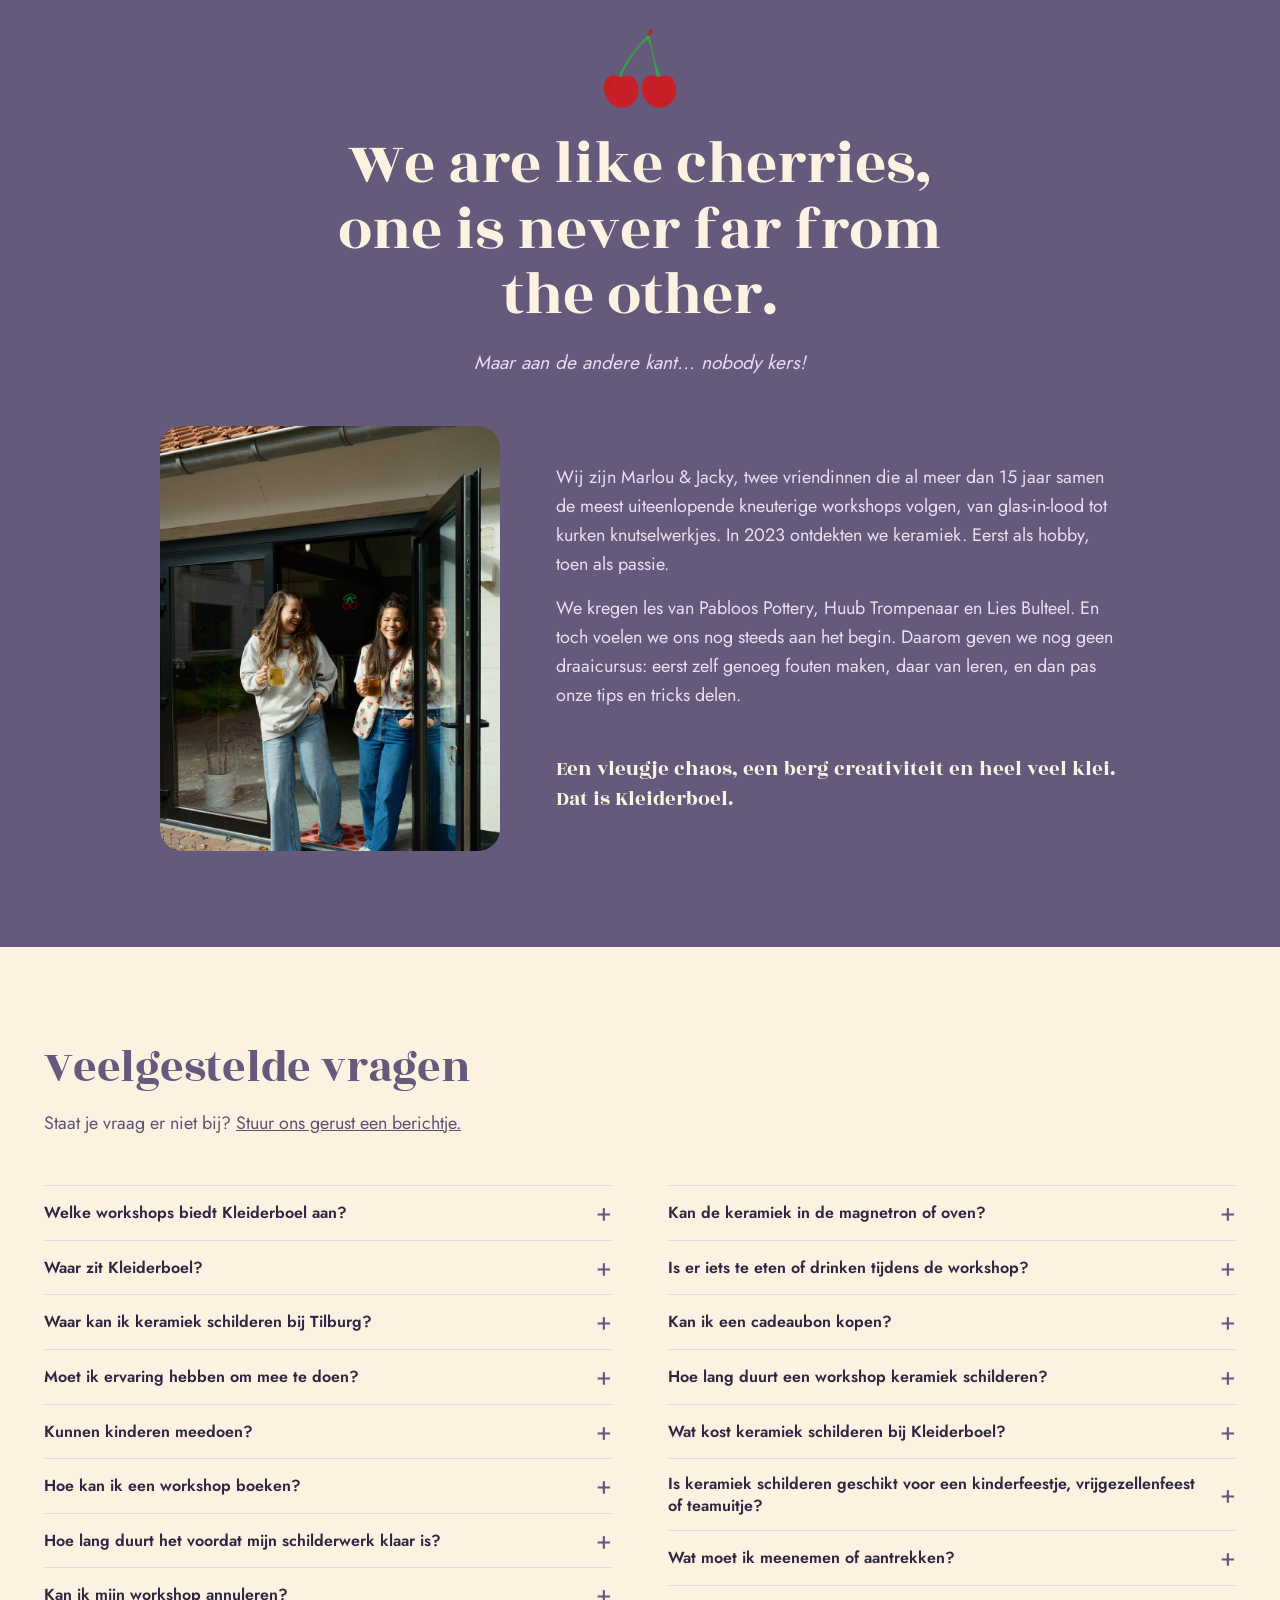
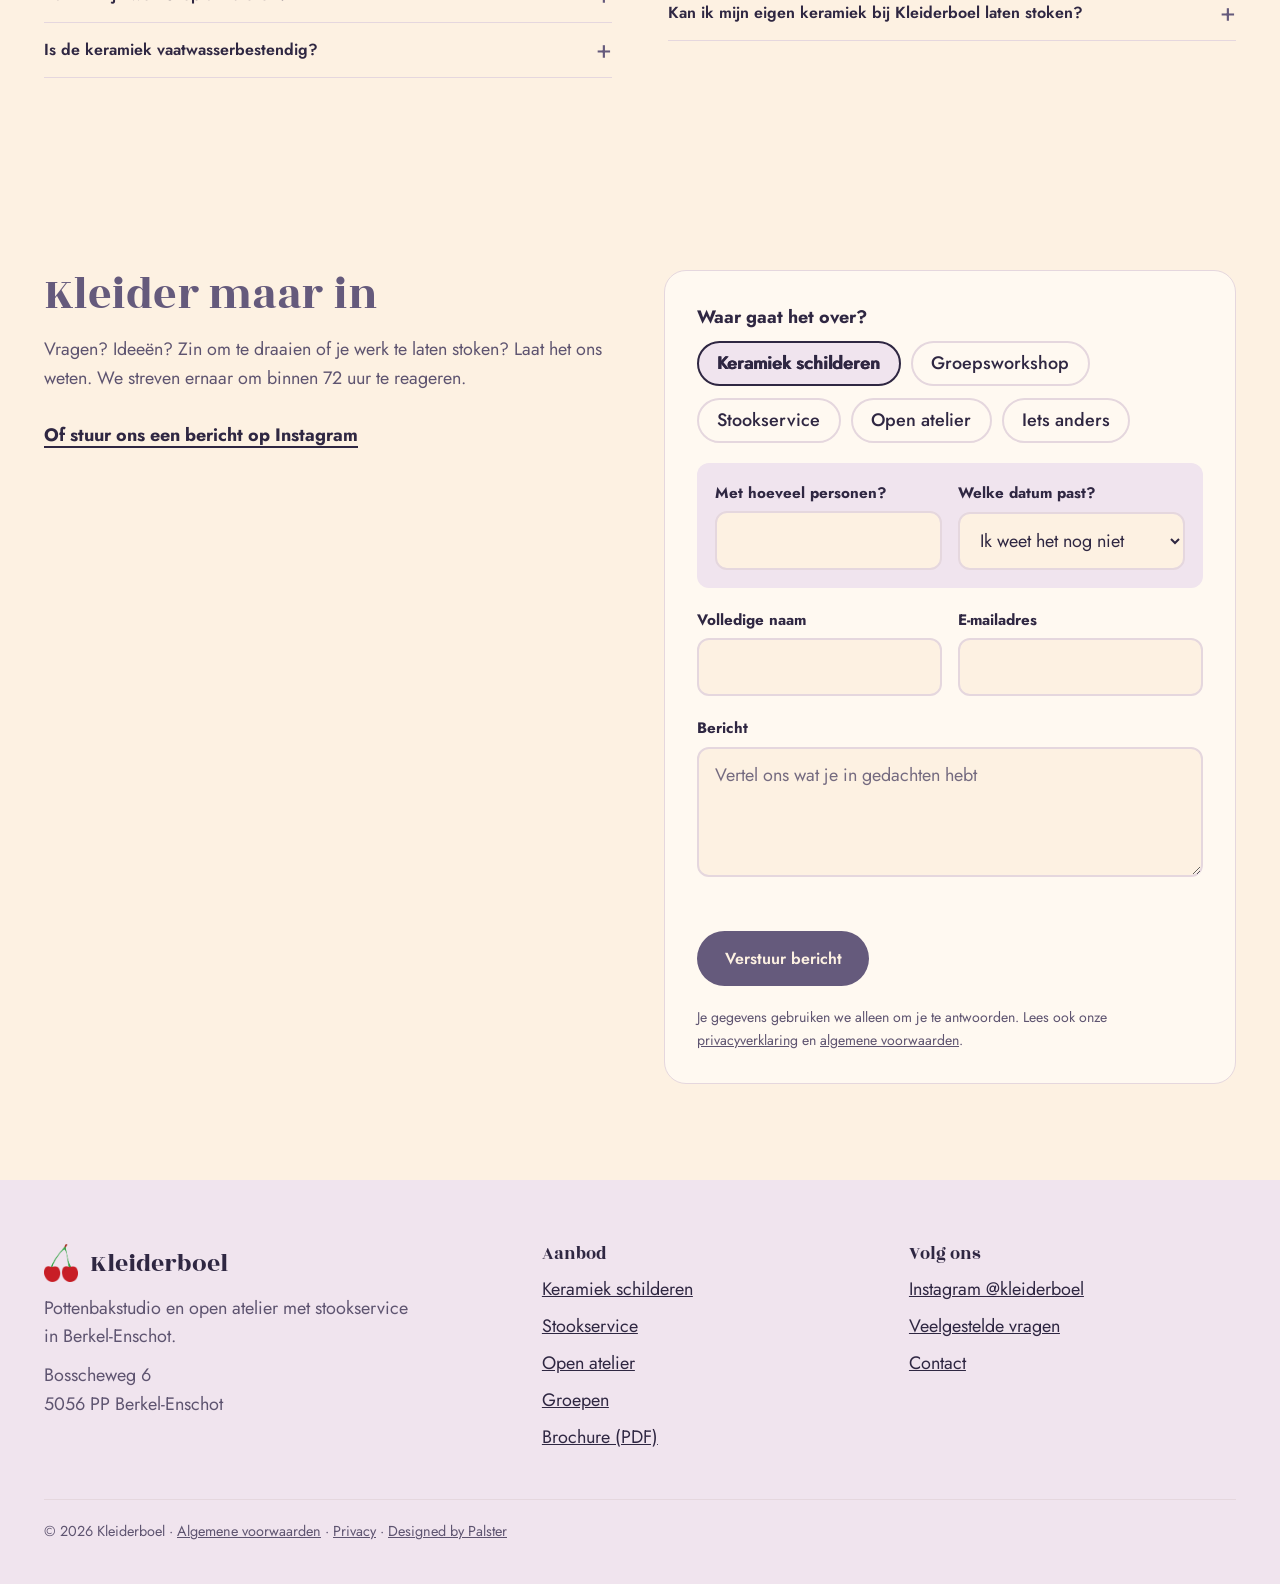
==== commit 8573c263: "Workshopdatum 12 december toegevoegd (6 plekken)" ====
--- a/index.html
+++ b/index.html
@@ -162,6 +162,7 @@
         <div class="dates">
           <div class="date"><div class="day">7<small>november</small></div><div class="when">Zaterdagmiddag, 14.00 uur</div><div class="left">3 plekken</div></div>
           <div class="date"><div class="day">5<small>december</small></div><div class="when">Zaterdagochtend, 10.00 uur</div><div class="left">10 plekken</div></div>
+          <div class="date"><div class="day">12<small>december</small></div><div class="when">Zaterdagochtend, 10.00 uur</div><div class="left">6 plekken</div></div>
           <div class="date"><div class="day">16<small>januari</small></div><div class="when">Zaterdagochtend, 10.00 uur</div><div class="left">9 plekken</div></div>
           <div class="date"><div class="day">17<small>april</small></div><div class="when">Zaterdag, 2027</div><div class="left">6 plekken</div></div>
         </div>
@@ -335,7 +336,7 @@
         <div class="extra on" data-for="schilderen">
           <div class="row">
             <div class="field"><label for="s-aantal">Met hoeveel personen?</label><input id="s-aantal" name="aantal_schilderen" type="number" min="1" max="12" inputmode="numeric"></div>
-            <div class="field"><label for="s-datum">Welke datum past?</label><select id="s-datum" name="datum_schilderen"><option value="">Ik weet het nog niet</option><option>24 oktober, 10.00 uur</option><option>7 november, 14.00 uur</option><option>5 december, 10.00 uur</option><option>6 april 2027</option><option>Een andere datum</option></select></div>
+            <div class="field"><label for="s-datum">Welke datum past?</label><select id="s-datum" name="datum_schilderen"><option value="">Ik weet het nog niet</option><option>24 oktober, 10.00 uur</option><option>7 november, 14.00 uur</option><option>5 december, 10.00 uur</option><option>12 december, 10.00 uur</option><option>6 april 2027</option><option>Een andere datum</option></select></div>
           </div>
         </div>
         <div class="extra" data-for="groep">
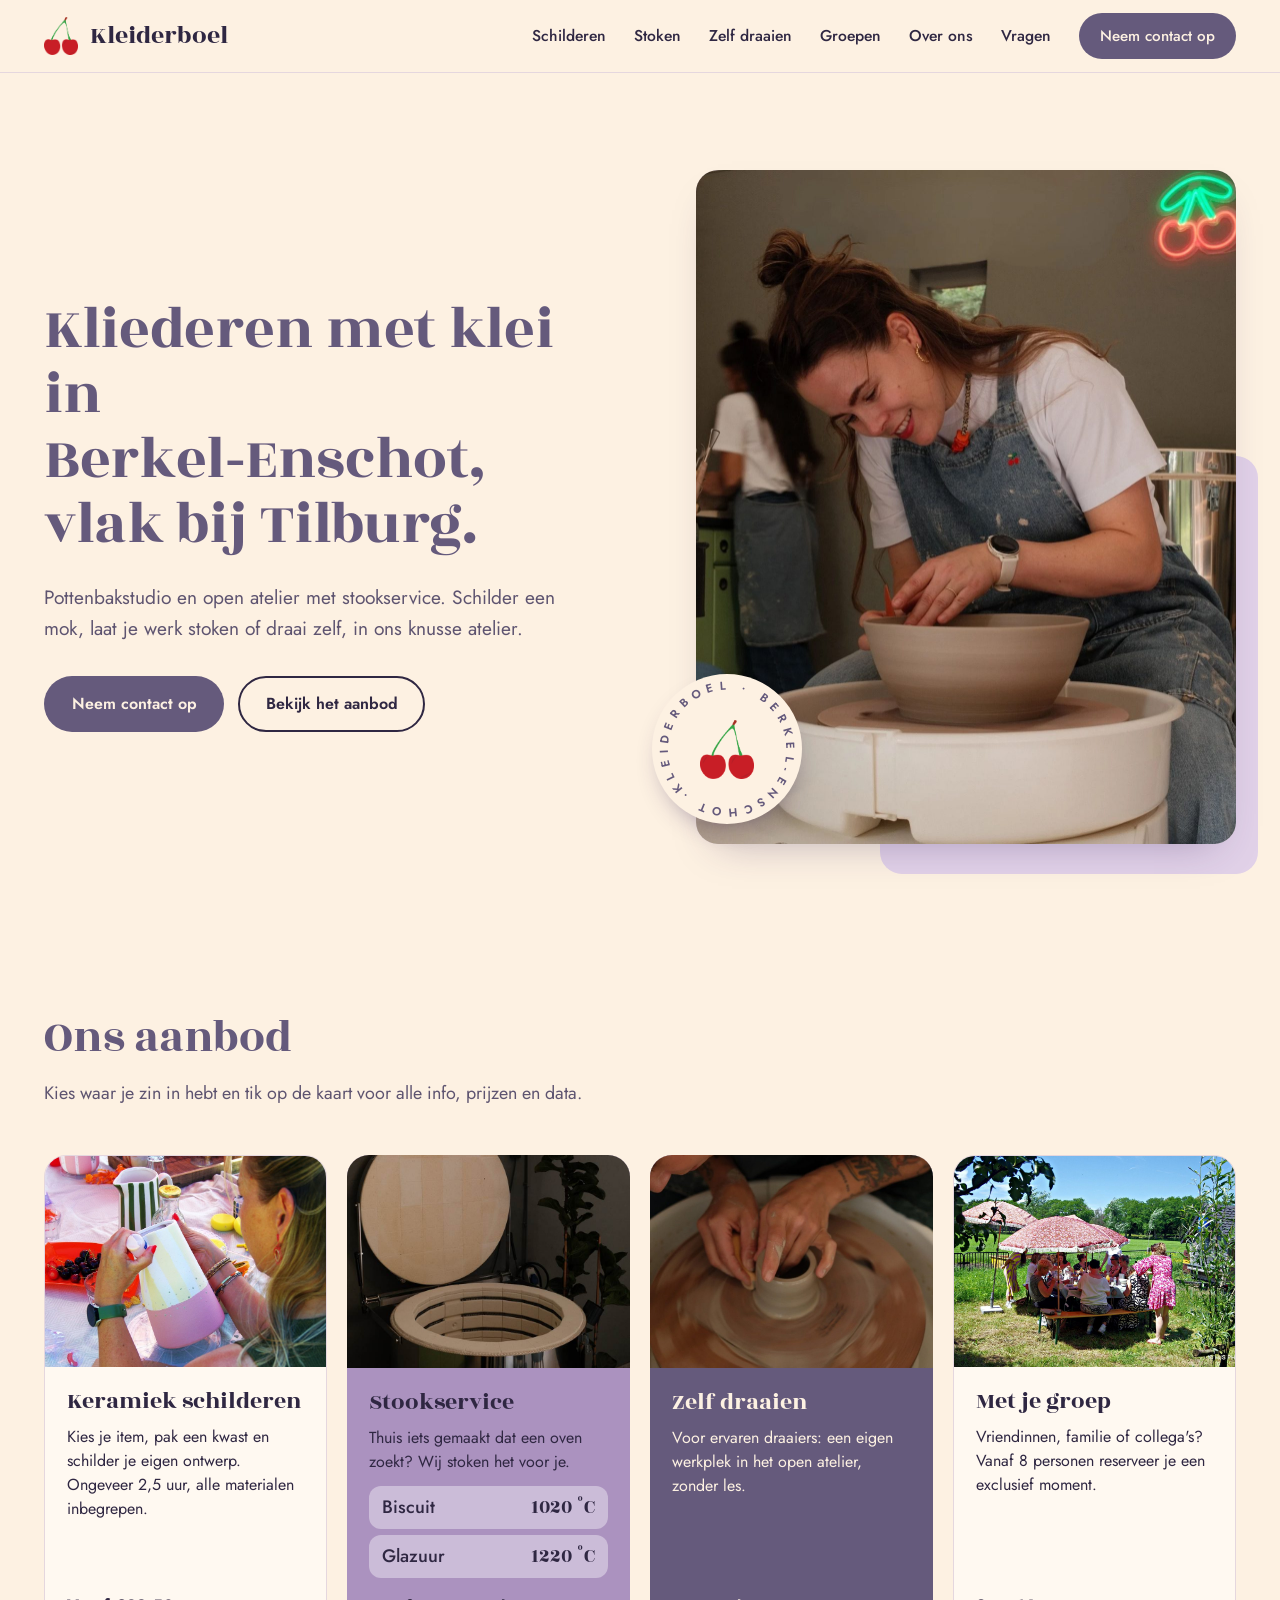
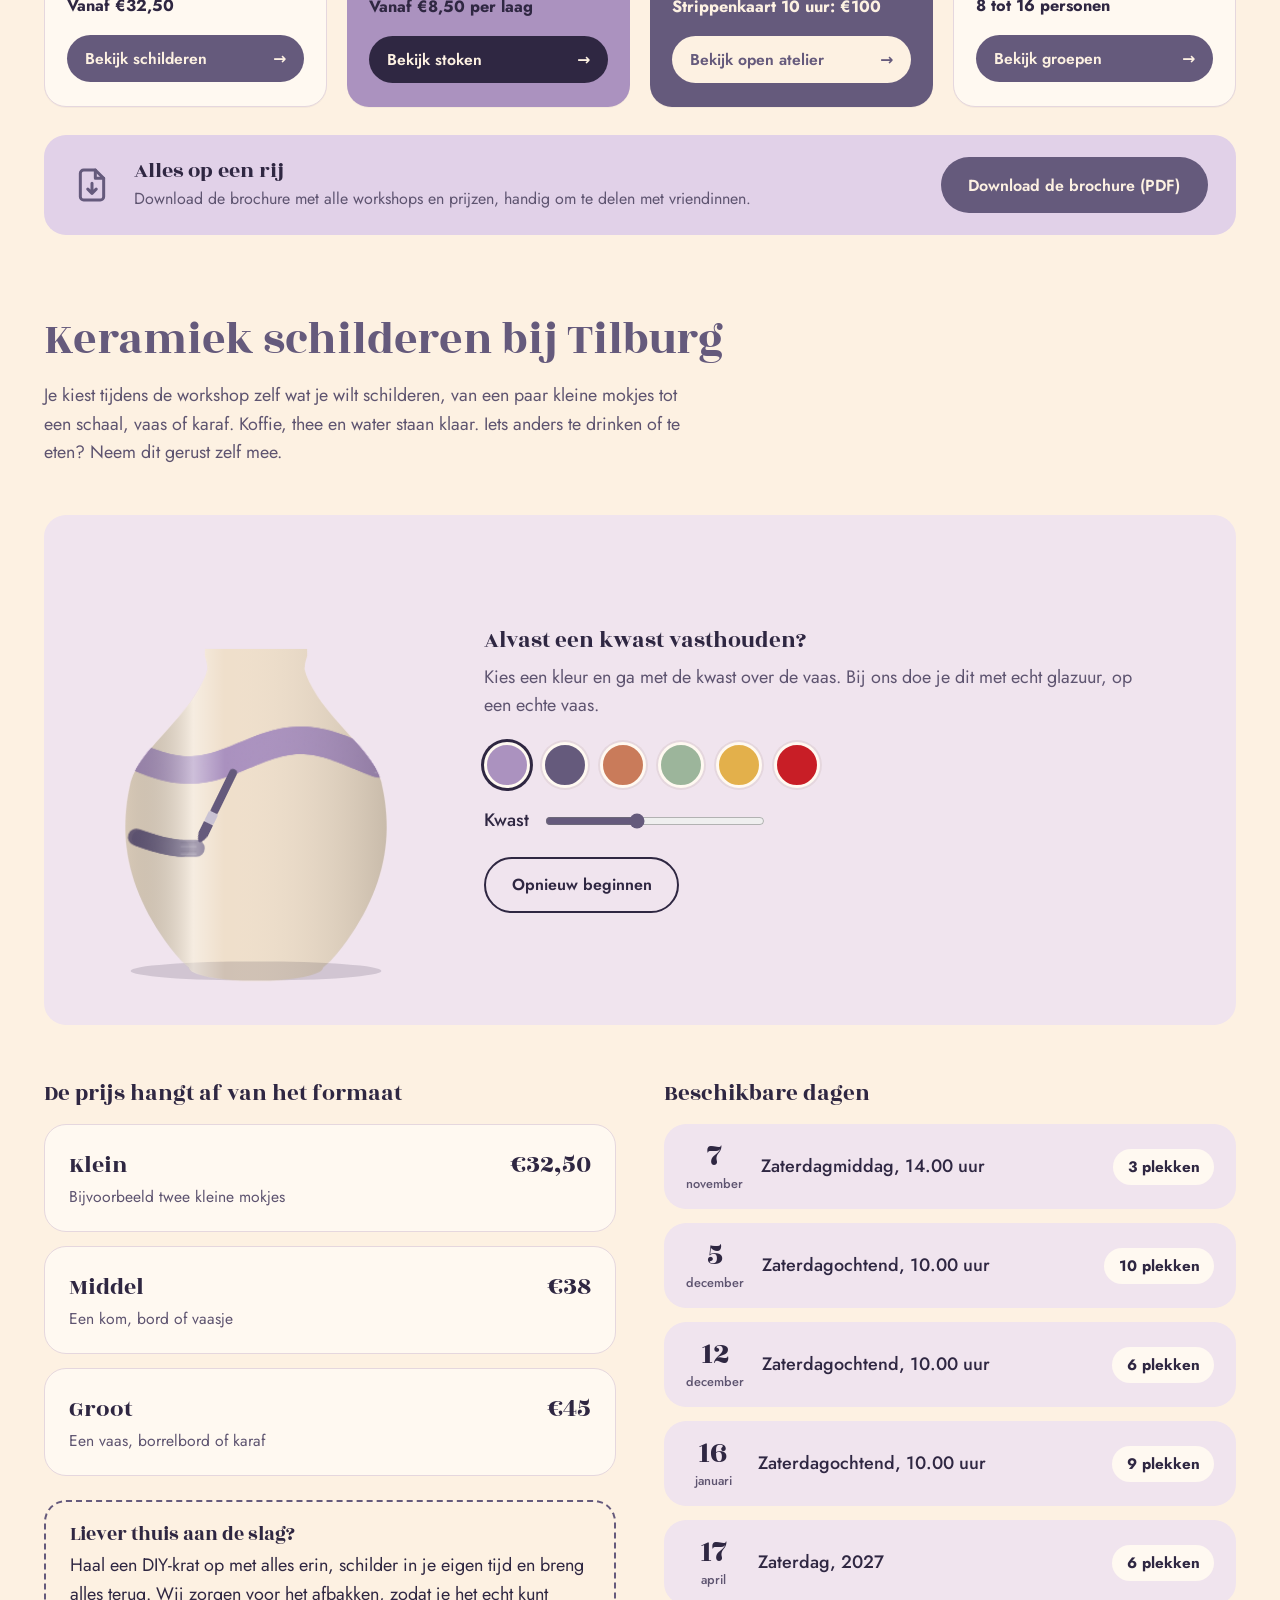
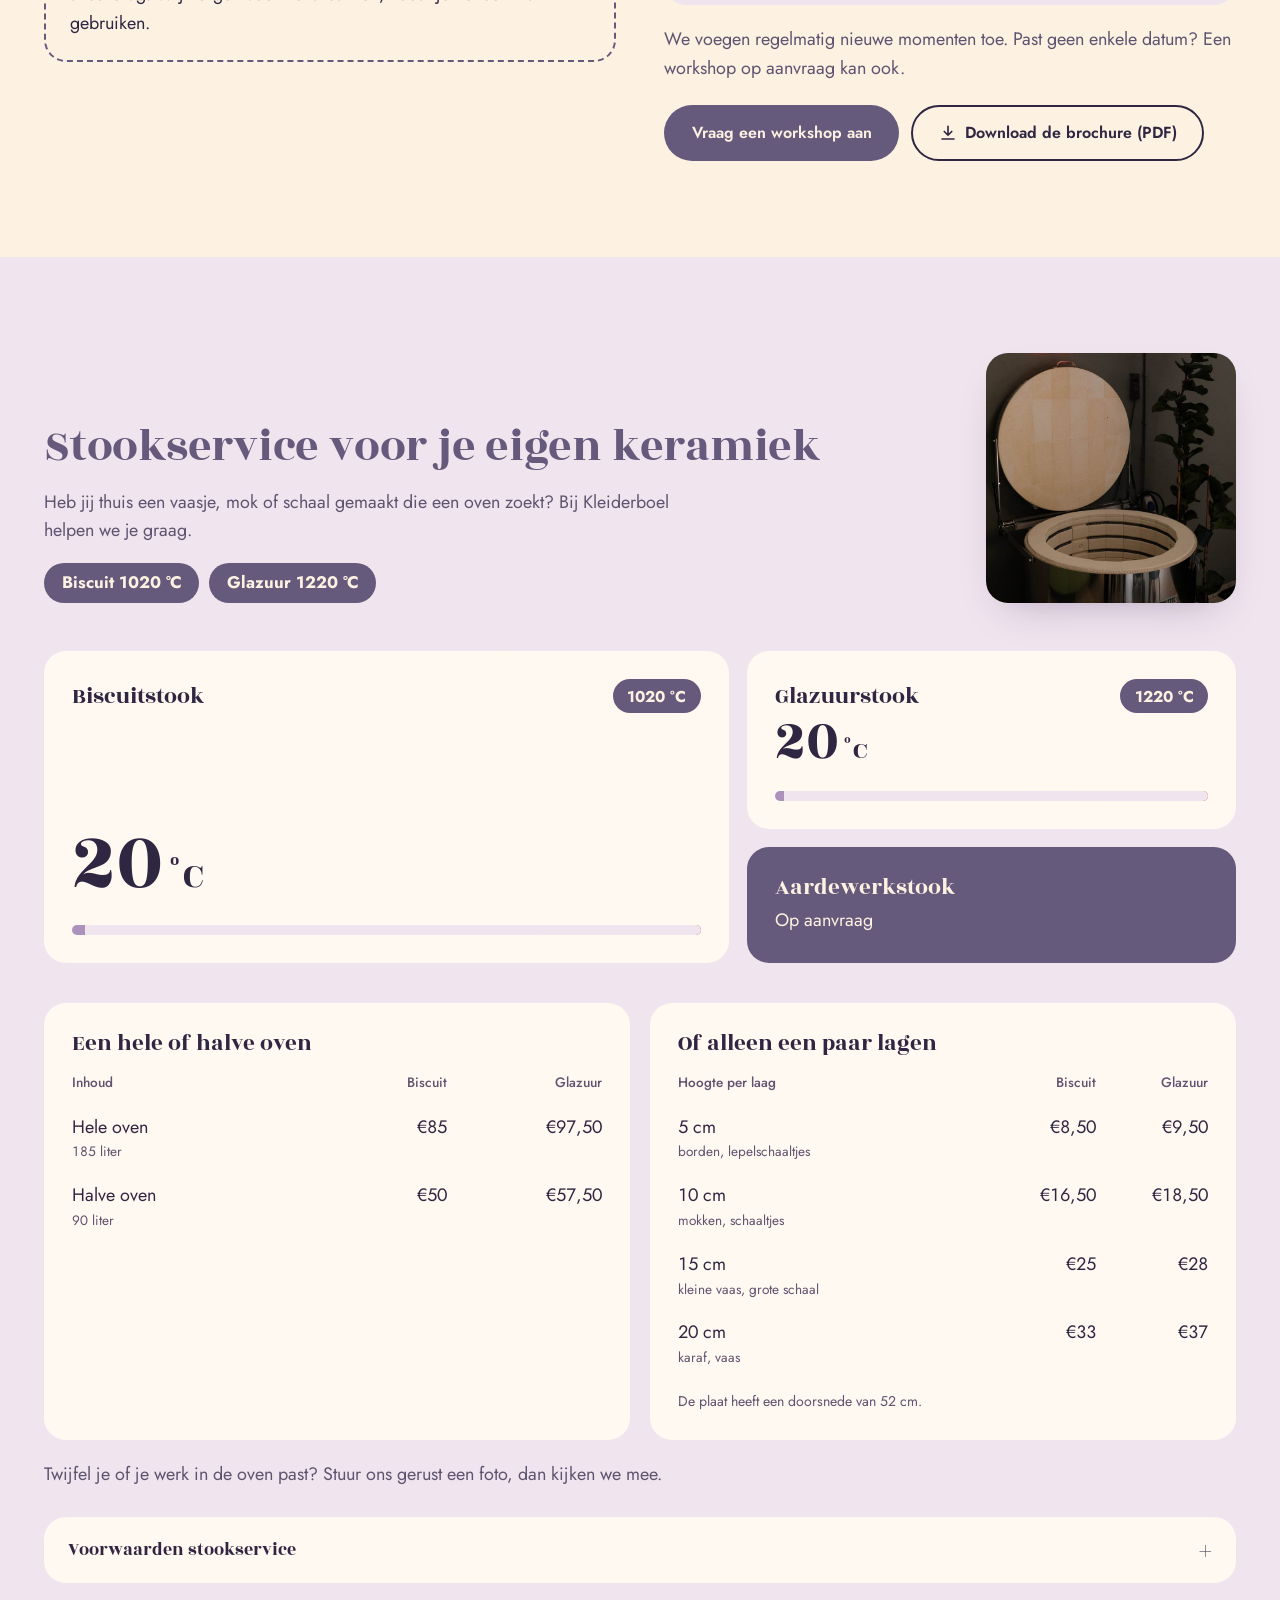
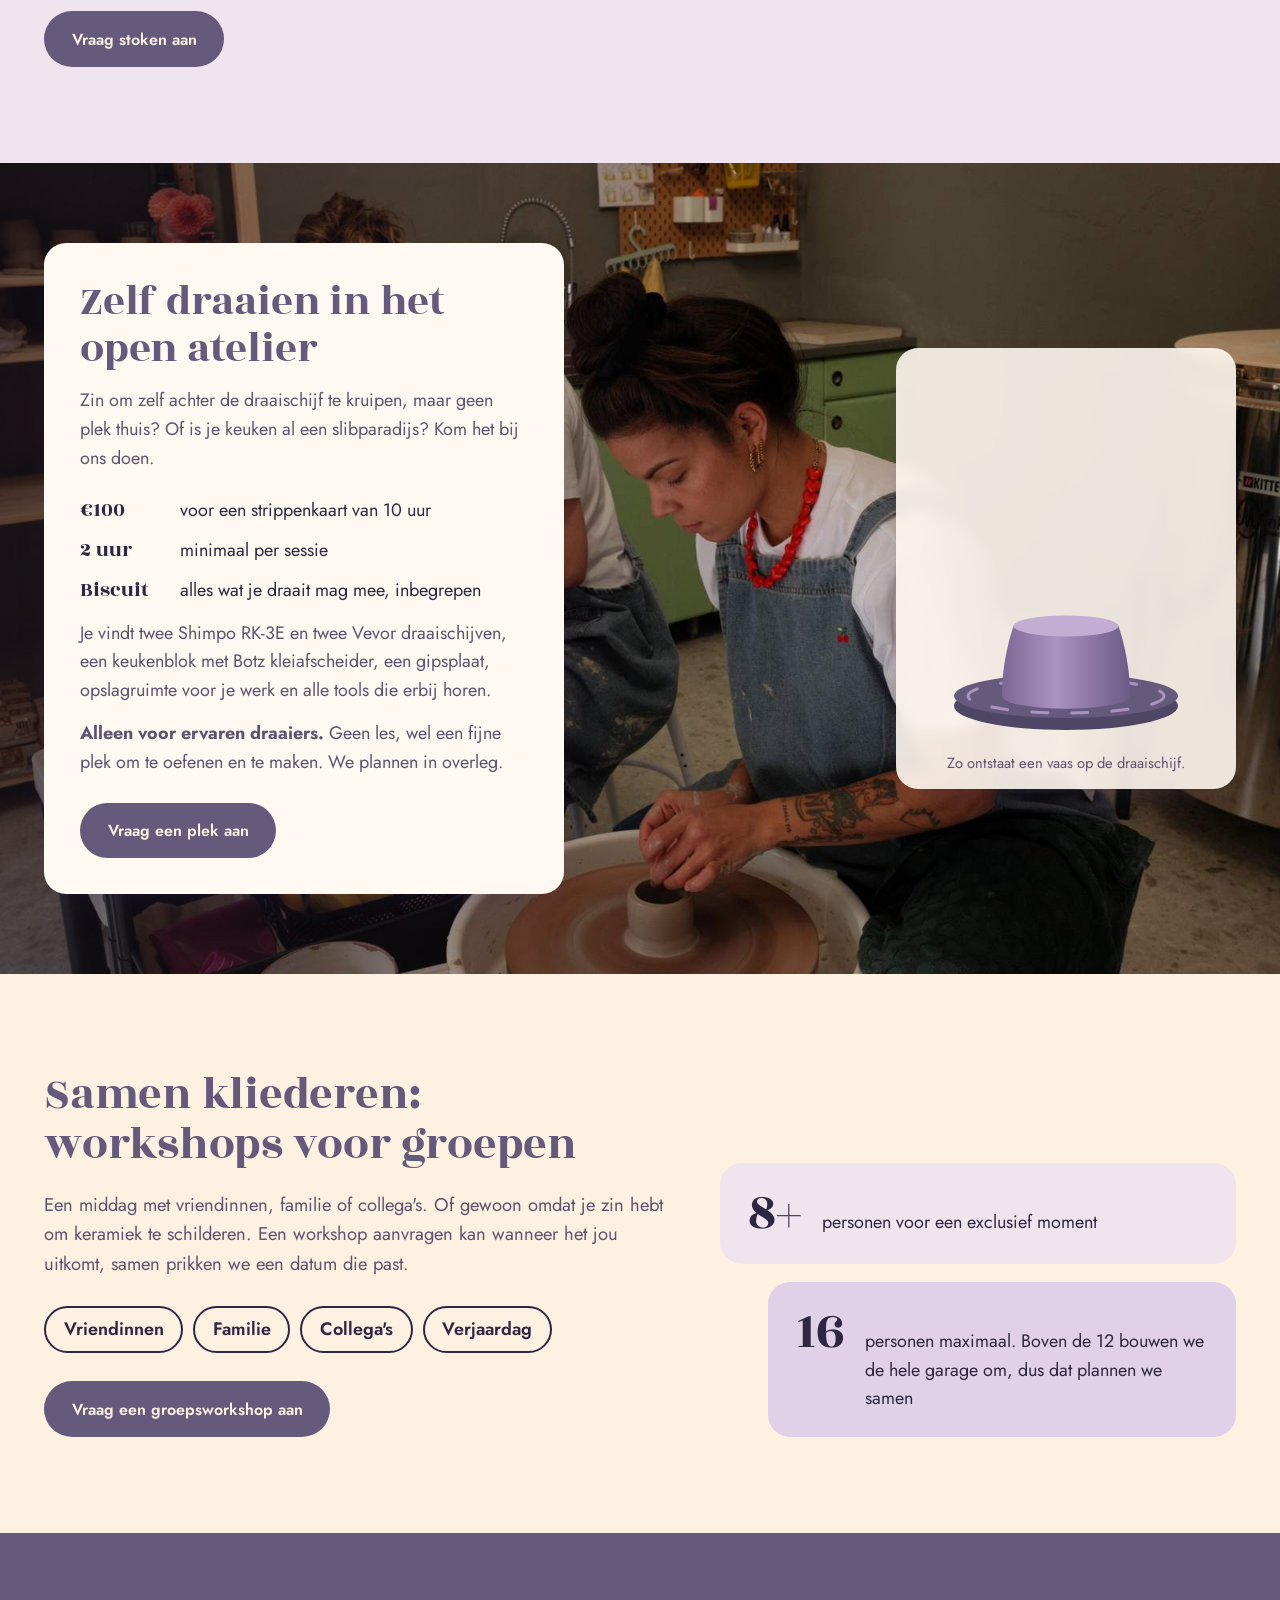
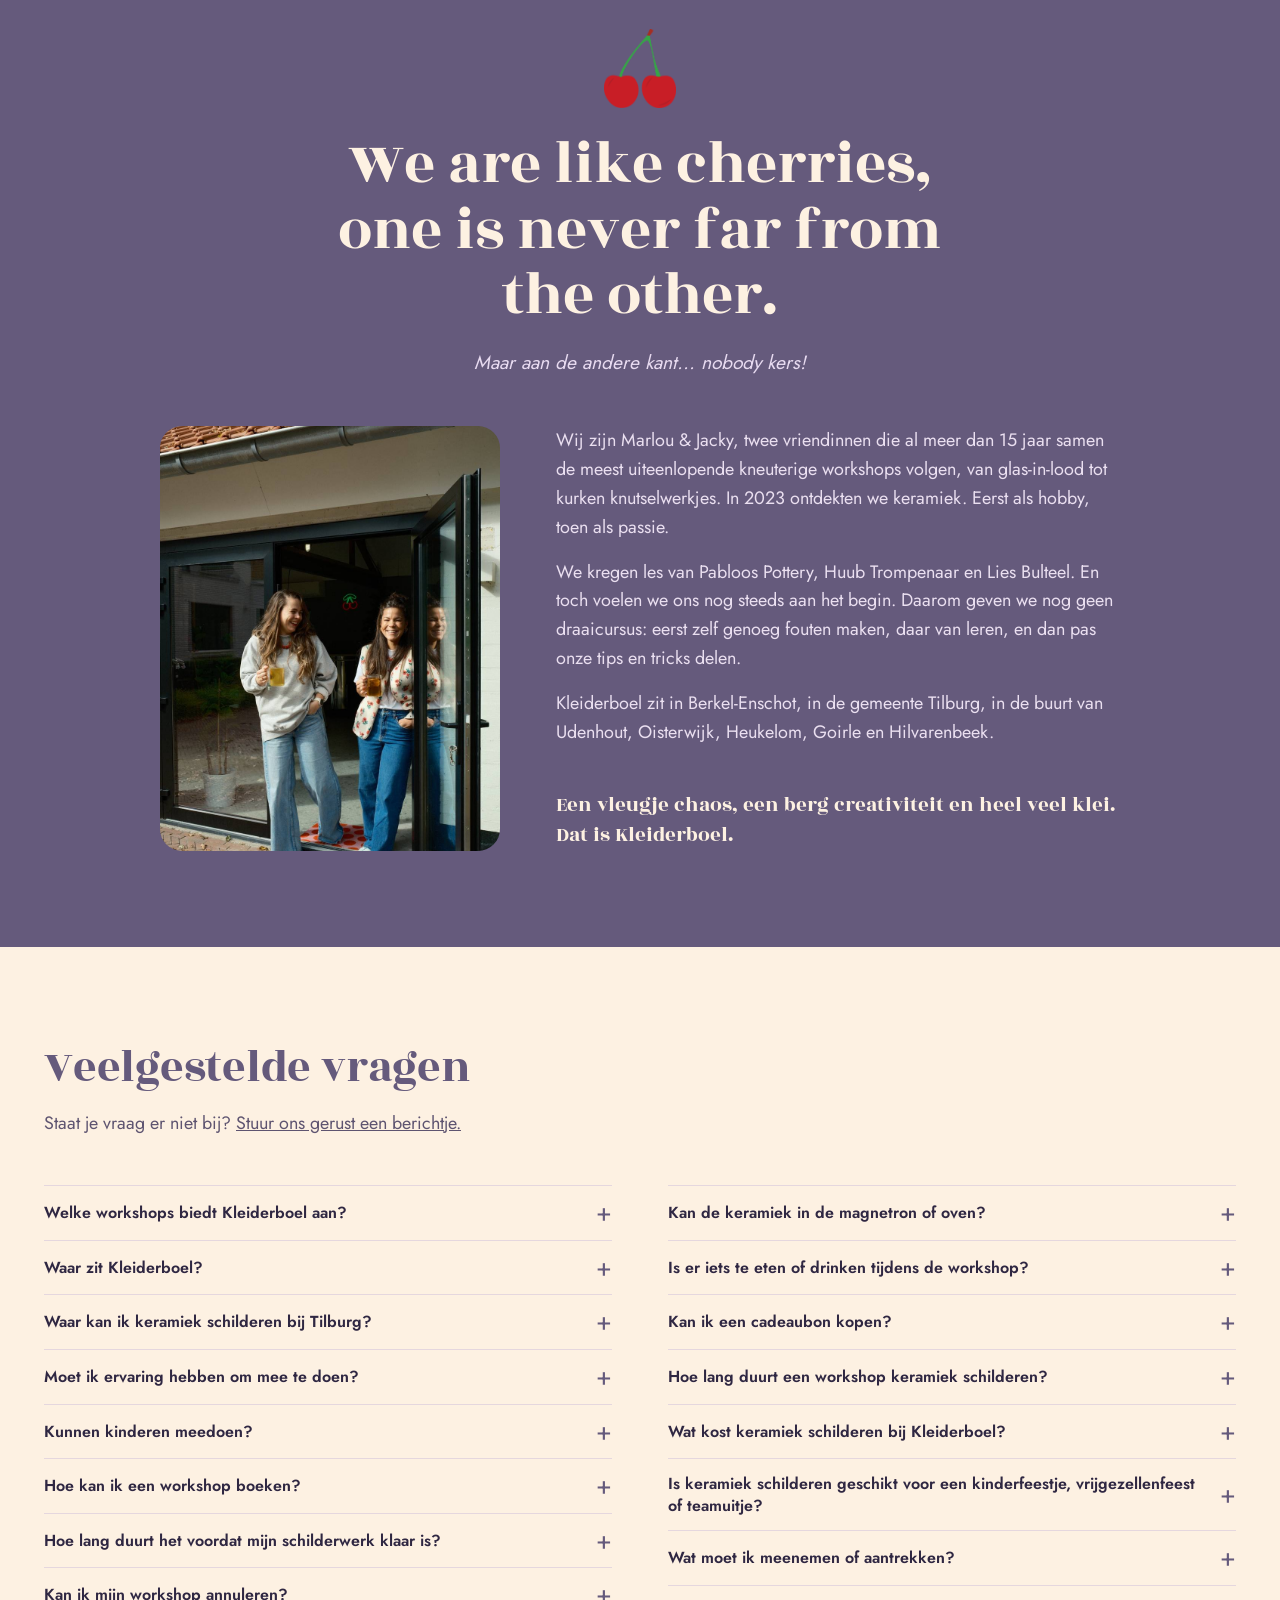
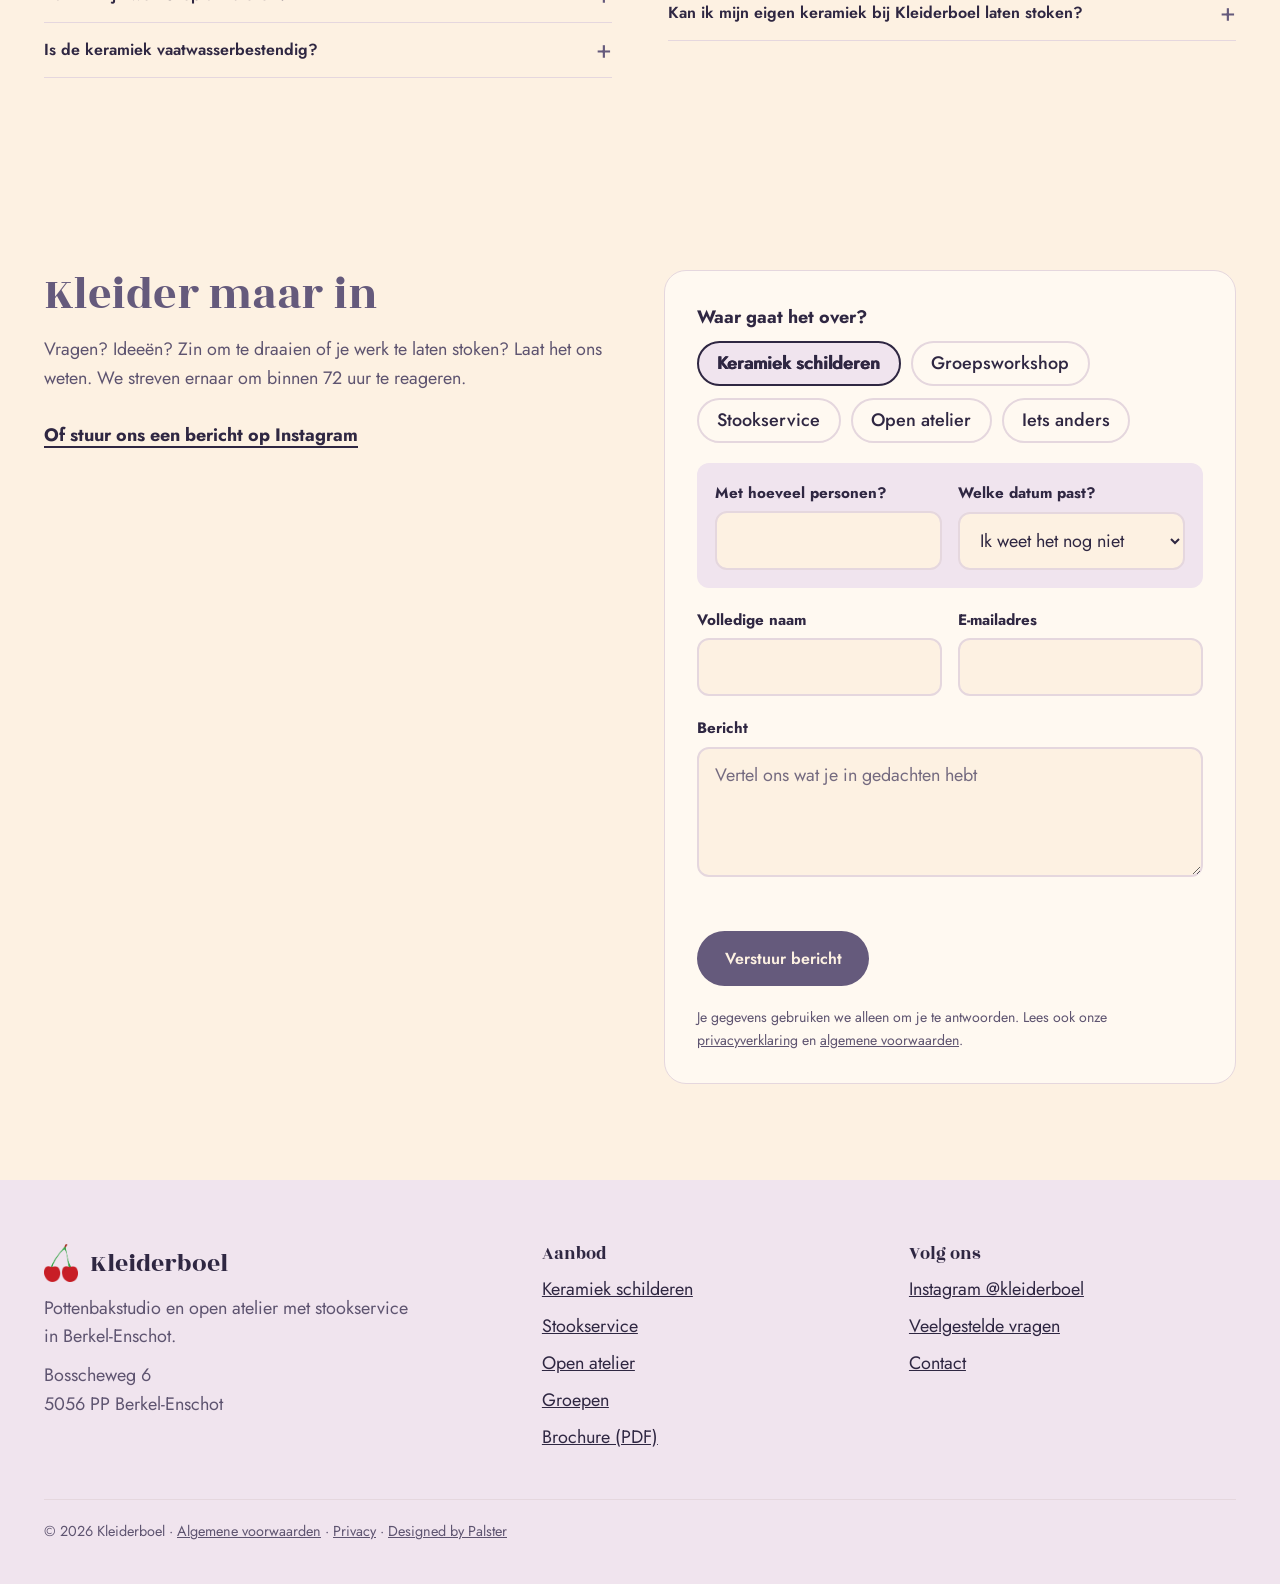
==== commit 00deff3f: "SEO: title, social-afbeelding, werkgebied en structuurdata" ====
--- a/index.html
+++ b/index.html
@@ -3,7 +3,7 @@
 <head>
 <meta charset="utf-8">
 <meta name="viewport" content="width=device-width, initial-scale=1">
-<title>Keramiek schilderen bij Tilburg | Kleiderboel in Berkel-Enschot</title>
+<title>Keramiek schilderen bij Tilburg | Kleiderboel Berkel-Enschot</title>
 <meta name="description" content="Keramiek schilderen, stookservice en open atelier bij Tilburg. Kleiderboel zit in Berkel-Enschot, voor workshops, groepen en kinderfeestjes.">
 <link rel="canonical" href="https://kleiderboel.nl/">
 <link rel="icon" type="image/png" href="/assets/img/cherries.png">
@@ -11,10 +11,11 @@
 <meta property="og:type" content="website"><meta property="og:locale" content="nl_NL"><meta property="og:site_name" content="Kleiderboel">
 <meta property="og:title" content="Kleiderboel | Keramiek schilderen bij Tilburg">
 <meta property="og:description" content="Keramiek schilderen, stookservice en open atelier in Berkel-Enschot, vlak bij Tilburg.">
-<meta property="og:url" content="https://kleiderboel.nl/"><meta property="og:image" content="https://kleiderboel.nl/assets/img/hero.jpg"><meta property="og:image:width" content="1080"><meta property="og:image:height" content="1350"><meta property="og:image:alt" content="Een lachende vrouw bewerkt een kom op de draaischijf in het atelier van Kleiderboel">
-<meta name="twitter:card" content="summary_large_image">
+<meta property="og:url" content="https://kleiderboel.nl/"><meta property="og:image" content="https://kleiderboel.nl/assets/img/door.jpg"><meta property="og:image:width" content="1200"><meta property="og:image:height" content="794"><meta property="og:image:alt" content="Een groep vrouwen schildert keramiek aan een lange tafel onder parasols in de tuin van Kleiderboel">
+<meta name="twitter:card" content="summary_large_image"><meta name="twitter:image" content="https://kleiderboel.nl/assets/img/door.jpg"><meta name="robots" content="index, follow, max-image-preview:large">
 <link rel="preload" href="/assets/fonts/rozha-one-400.woff2" as="font" type="font/woff2" crossorigin>
 <link rel="preload" href="/assets/fonts/jost-variable.woff2" as="font" type="font/woff2" crossorigin>
+<link rel="preload" href="/assets/img/hero.jpg" as="image" fetchpriority="high">
 <link rel="stylesheet" href="/assets/css/style.css">
 </head>
 <body>
@@ -294,6 +295,7 @@
     <div class="story rv">
       <p>Wij zijn Marlou &amp; Jacky, twee vriendinnen die al meer dan 15 jaar samen de meest uiteenlopende kneuterige workshops volgen, van glas-in-lood tot kurken knutselwerkjes. In 2023 ontdekten we keramiek. Eerst als hobby, toen als passie.</p>
       <p>We kregen les van Pabloos Pottery, Huub Trompenaar en Lies Bulteel. En toch voelen we ons nog steeds aan het begin. Daarom geven we nog geen draaicursus: eerst zelf genoeg fouten maken, daar van leren, en dan pas onze tips en tricks delen.</p>
+      <p>Kleiderboel zit in Berkel-Enschot, in de gemeente Tilburg, in de buurt van Udenhout, Oisterwijk, Heukelom, Goirle en Hilvarenbeek.</p>
       <p class="sign">Een vleugje chaos, een berg creativiteit en heel veel klei. Dat is Kleiderboel.</p>
     </div>
     </div>
@@ -310,7 +312,7 @@
   </div>
 </section>
 <script type="application/ld+json">{"@context": "https://schema.org", "@type": "FAQPage", "mainEntity": [{"@type": "Question", "name": "Welke workshops biedt Kleiderboel aan?", "acceptedAnswer": {"@type": "Answer", "text": "Bij Kleiderboel in Berkel-Enschot kun je terecht voor keramiek schilderen, het open atelier en onze stookservice. 🍒 Keramiek schilderen: kies een stuk (mok, bord, schaaltje, noem maar op) en schilder er je eigen ontwerp op. Leuk als uitje met vriendinnen, als kinderfeestje of gewoon voor jezelf. Open atelier: lekker aan de slag in je eigen tempo, zonder vast programma. Voor als je al kunt pottenbakken en een plekje zoekt. Stookservice: heb je zelf iets gemaakt of geschilderd? Wij stoken het voor je, zodat het sterk, glanzend en klaar voor gebruik uit de oven komt."}}, {"@type": "Question", "name": "Waar zit Kleiderboel?", "acceptedAnswer": {"@type": "Answer", "text": "Kleiderboel zit in onze omgebouwde garage in Berkel-Enschot, vlak bij Tilburg. Bosscheweg 6, Berkel-Enschot."}}, {"@type": "Question", "name": "Waar kan ik keramiek schilderen bij Tilburg?", "acceptedAnswer": {"@type": "Answer", "text": "Bij Kleiderboel in Berkel-Enschot, vlak bij Tilburg. Je schildert je eigen stuk keramiek tijdens een workshop bij ons op Bosscheweg 6. Bekijk de beschikbare dagen en boek via het contactformulier."}}, {"@type": "Question", "name": "Moet ik ervaring hebben om mee te doen?", "acceptedAnswer": {"@type": "Answer", "text": "Nee, helemaal niet. Je hoeft niet te kunnen tekenen of schilderen. Wij helpen je op weg met kleuren, technieken en ideeën, en als het niet meteen perfect wordt: dat hoort erbij. Het wordt toch altijd uniek en meestal mooier dan je zelf verwacht."}}, {"@type": "Question", "name": "Kunnen kinderen meedoen?", "acceptedAnswer": {"@type": "Answer", "text": "Ja, jong en oud is welkom! Kinderen schilderen onder begeleiding mee, dus ook voor een kinderfeestje of een middag met de kleinkinderen is dit een leuke activiteit."}}, {"@type": "Question", "name": "Hoe kan ik een workshop boeken?", "acceptedAnswer": {"@type": "Answer", "text": "Boeken kan via ons contactformulier of door ons te sturen via Instagram DM. Laat even weten met hoeveel mensen je komt, welke dag je in gedachten hebt en waar je zin in hebt, dan regelen wij de rest."}}, {"@type": "Question", "name": "Hoe lang duurt het voordat mijn schilderwerk klaar is?", "acceptedAnswer": {"@type": "Answer", "text": "Je schilderwerk is doorgaans na zo'n 3 weken klaar. Na het schilderen moet het stuk eerst drogen en daarna gestookt worden. Zodra het uit de oven is, laten we je weten dat je het kunt ophalen."}}, {"@type": "Question", "name": "Kan ik mijn workshop annuleren?", "acceptedAnswer": {"@type": "Answer", "text": "Ja, tot 72 uur van tevoren kun je kosteloos annuleren. Daarna gelden de voorwaarden uit onze algemene voorwaarden."}}, {"@type": "Question", "name": "Is de keramiek vaatwasserbestendig?", "acceptedAnswer": {"@type": "Answer", "text": "Items van de keramiek schilder workshop raden wij aan niet in de vaatwasser te doen. Koop je een item dat wij zelf gedraaid hebben, dan kan dit zeker in de vaatwasser. Maar met de hand afwassen is het beste. Zo blijven de kleuren en de glans langer mooi, en gaat je zelfgemaakte mok langer mee."}}, {"@type": "Question", "name": "Kan de keramiek in de magnetron of oven?", "acceptedAnswer": {"@type": "Answer", "text": "Items van de keramiek schilder workshop niet. Koop je onze zelfgemaakte items? Dan kan het wel: onze keramiek kan in de magnetron en in de oven."}}, {"@type": "Question", "name": "Is er iets te eten of drinken tijdens de workshop?", "acceptedAnswer": {"@type": "Answer", "text": "Ja, er staan thee, water en koffie voor je klaar. Heb je zin in iets lekkers erbij? Neem gerust je eigen snacks mee, dan maak je er een gezellige middag van."}}, {"@type": "Question", "name": "Kan ik een cadeaubon kopen?", "acceptedAnswer": {"@type": "Answer", "text": "Ja, een cadeaubon voor keramiek schilderen kan! Stuur ons een berichtje via het contactformulier of via Instagram DM, dan regelen we samen de bon. Een leuk cadeau voor verjaardagen, Sinterklaas, kerst of gewoon omdat het kan."}}, {"@type": "Question", "name": "Hoe lang duurt een workshop keramiek schilderen?", "acceptedAnswer": {"@type": "Answer", "text": "Een workshop duurt ongeveer 2,5 uur. Je hebt dus ruim de tijd om te kiezen, schilderen en een kop thee of koffie te drinken."}}, {"@type": "Question", "name": "Wat kost keramiek schilderen bij Kleiderboel?", "acceptedAnswer": {"@type": "Answer", "text": "De prijs hangt af van het stuk dat je kiest en het soort workshop. Alle prijzen vind je hier."}}, {"@type": "Question", "name": "Is keramiek schilderen geschikt voor een kinderfeestje, vrijgezellenfeest of teamuitje?", "acceptedAnswer": {"@type": "Answer", "text": "Ja, dit kan allemaal. Je krijgt een leuk stuk om mee naar huis te nemen en een gezellige middag erbij. Stuur ons een bericht met je wensen via het contactformulier of Instagram."}}, {"@type": "Question", "name": "Wat moet ik meenemen of aantrekken?", "acceptedAnswer": {"@type": "Answer", "text": "Niks bijzonders. Trek kleding aan waar je geen last van hebt als er verf op komt. Is dat wel zo? Dan was je het er makkelijk uit. Wij zorgen voor penselen, glazuur en alle tools die je nodig hebt."}}, {"@type": "Question", "name": "Kan ik mijn eigen keramiek bij Kleiderboel laten stoken?", "acceptedAnswer": {"@type": "Answer", "text": "Ja, dat kan met onze stookservice. We stoken biscuit op 1020 °C en glazuur op 1220 °C, voor een halve of hele oven of per laag. Aardewerkstook is op aanvraag. De tarieven vind je bij de stookservice."}}]}</script>
-<script type="application/ld+json">{"@context": "https://schema.org", "@type": "LocalBusiness", "@id": "https://kleiderboel.nl/#bedrijf", "name": "Kleiderboel", "description": "Keramiekstudio en open atelier met stookservice in Berkel-Enschot, vlak bij Tilburg: keramiek schilderen, zelf draaien en stoken.", "url": "https://kleiderboel.nl/", "image": "https://kleiderboel.nl/assets/img/hero.jpg", "logo": "https://kleiderboel.nl/assets/img/cherries.png", "address": {"@type": "PostalAddress", "streetAddress": "Bosscheweg 6", "postalCode": "5056 PP", "addressLocality": "Berkel-Enschot", "addressCountry": "NL"}, "areaServed": ["Tilburg", "Berkel-Enschot"], "sameAs": ["https://www.instagram.com/kleiderboel"]}</script>
+<script type="application/ld+json">{"@context": "https://schema.org", "@type": "LocalBusiness", "@id": "https://kleiderboel.nl/#bedrijf", "name": "Kleiderboel", "description": "Keramiekstudio en open atelier met stookservice in Berkel-Enschot, vlak bij Tilburg: keramiek schilderen, zelf draaien en stoken.", "url": "https://kleiderboel.nl/", "image": "https://kleiderboel.nl/assets/img/hero.jpg", "logo": "https://kleiderboel.nl/assets/img/cherries.png", "address": {"@type": "PostalAddress", "streetAddress": "Bosscheweg 6", "postalCode": "5056 PP", "addressLocality": "Berkel-Enschot", "addressRegion": "Noord-Brabant", "addressCountry": "NL"}, "areaServed": ["Tilburg", "Berkel-Enschot", "Udenhout", "Oisterwijk", "Heukelom", "Goirle", "Hilvarenbeek"], "sameAs": ["https://www.instagram.com/kleiderboel"]}</script>
 
 <section id="contact" class="contact" aria-labelledby="h-contact">
   <div class="wrap">
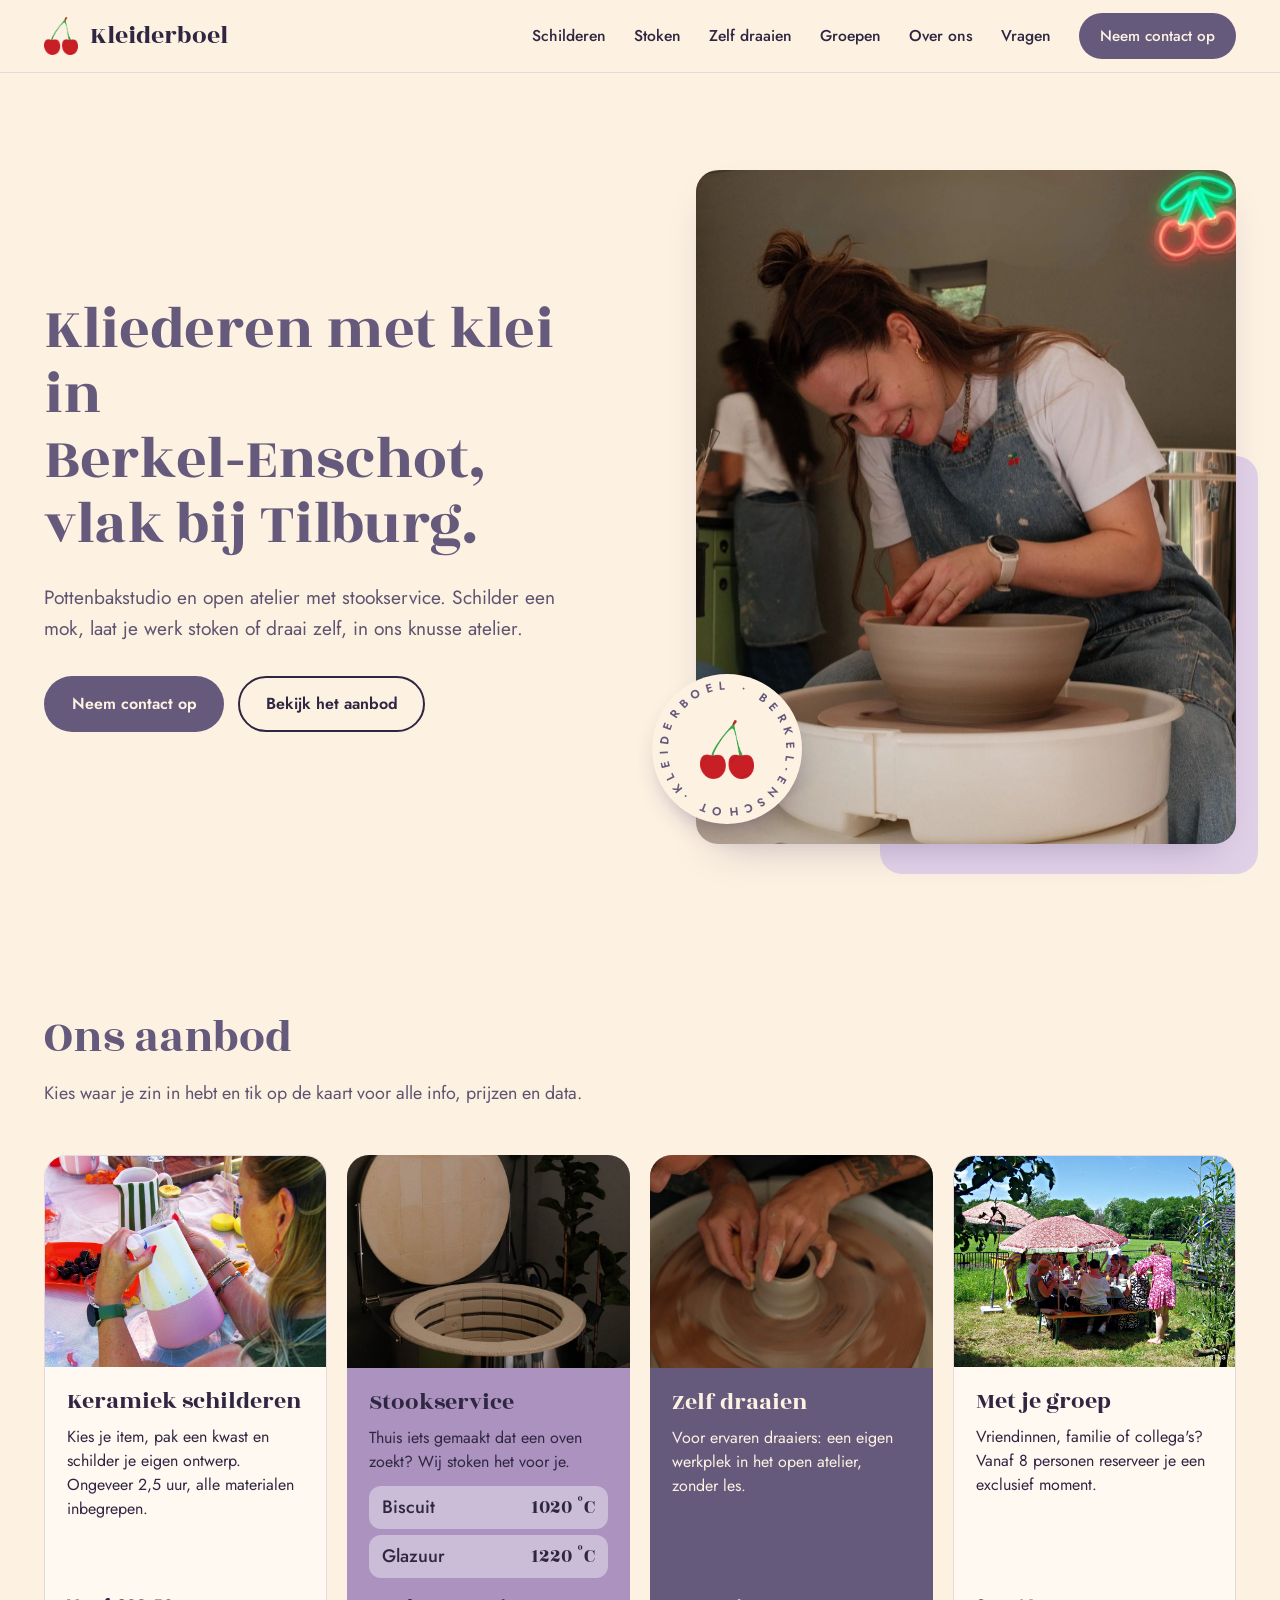
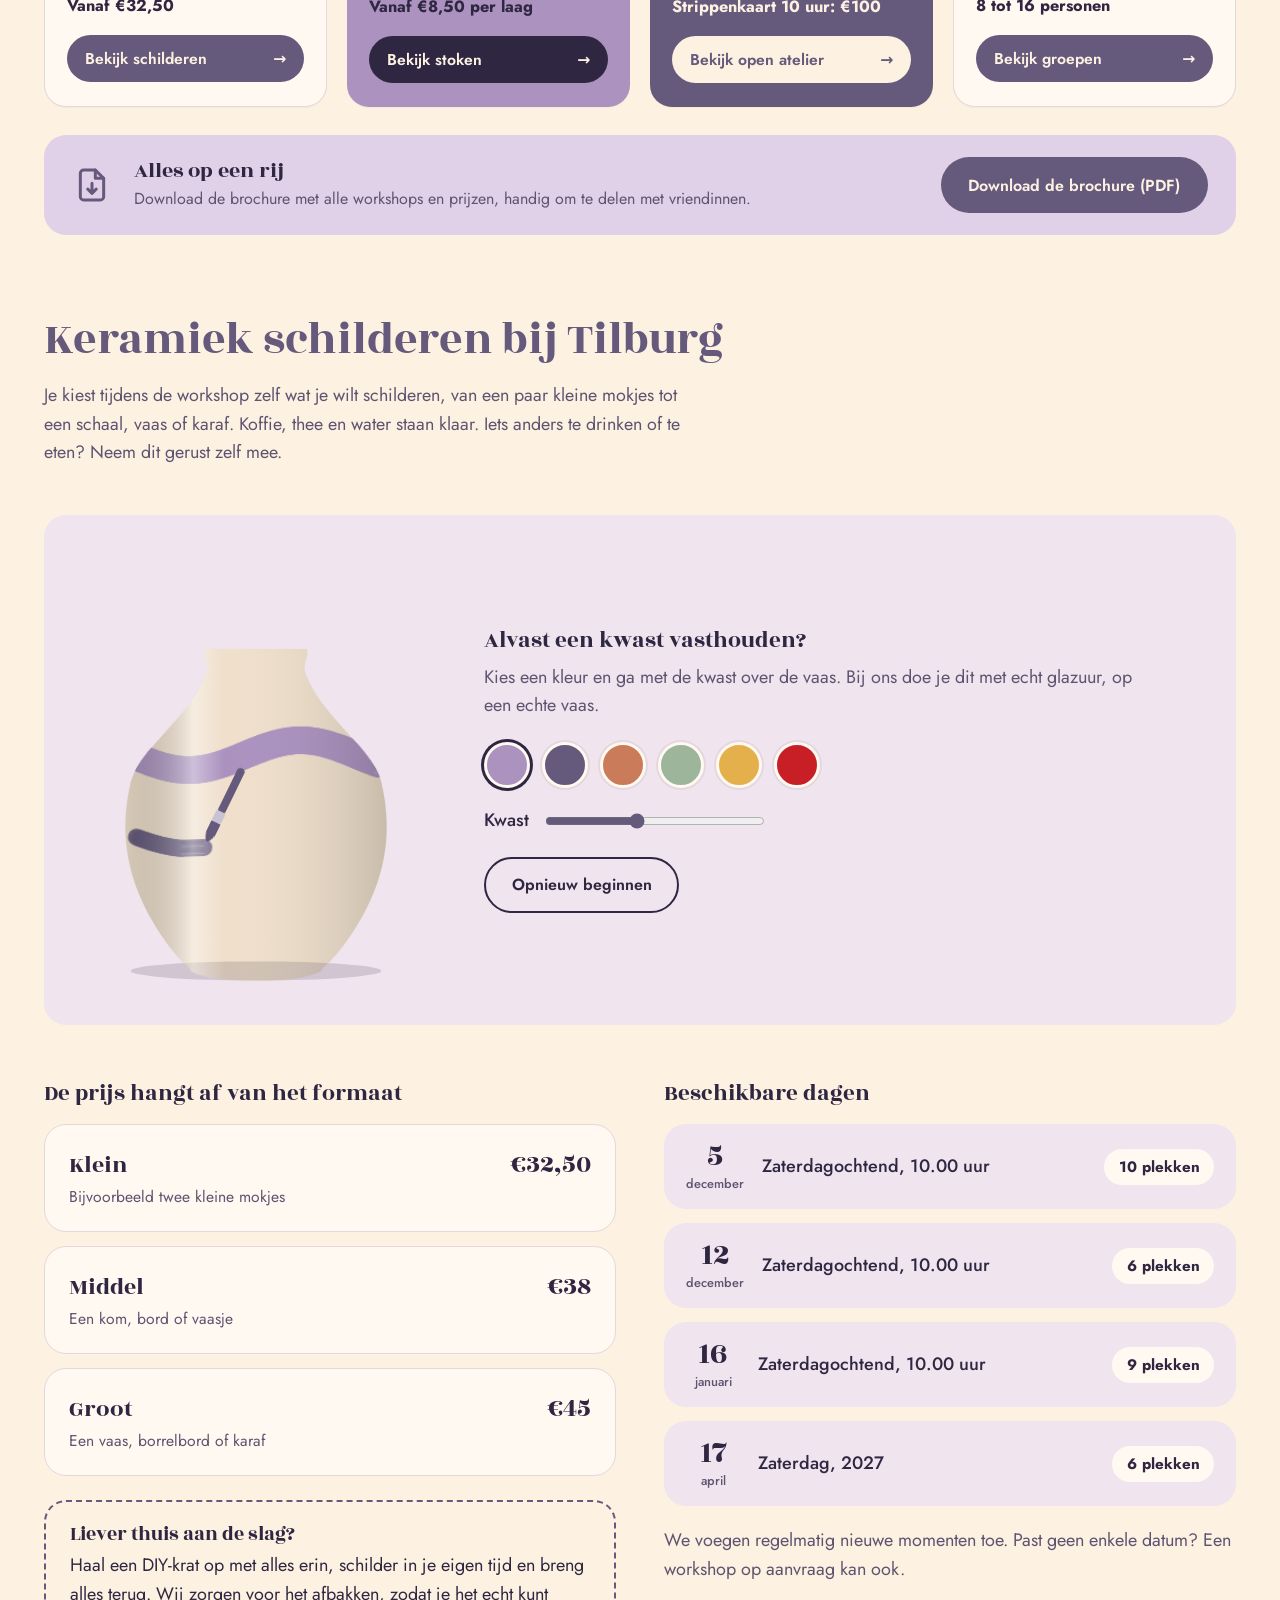
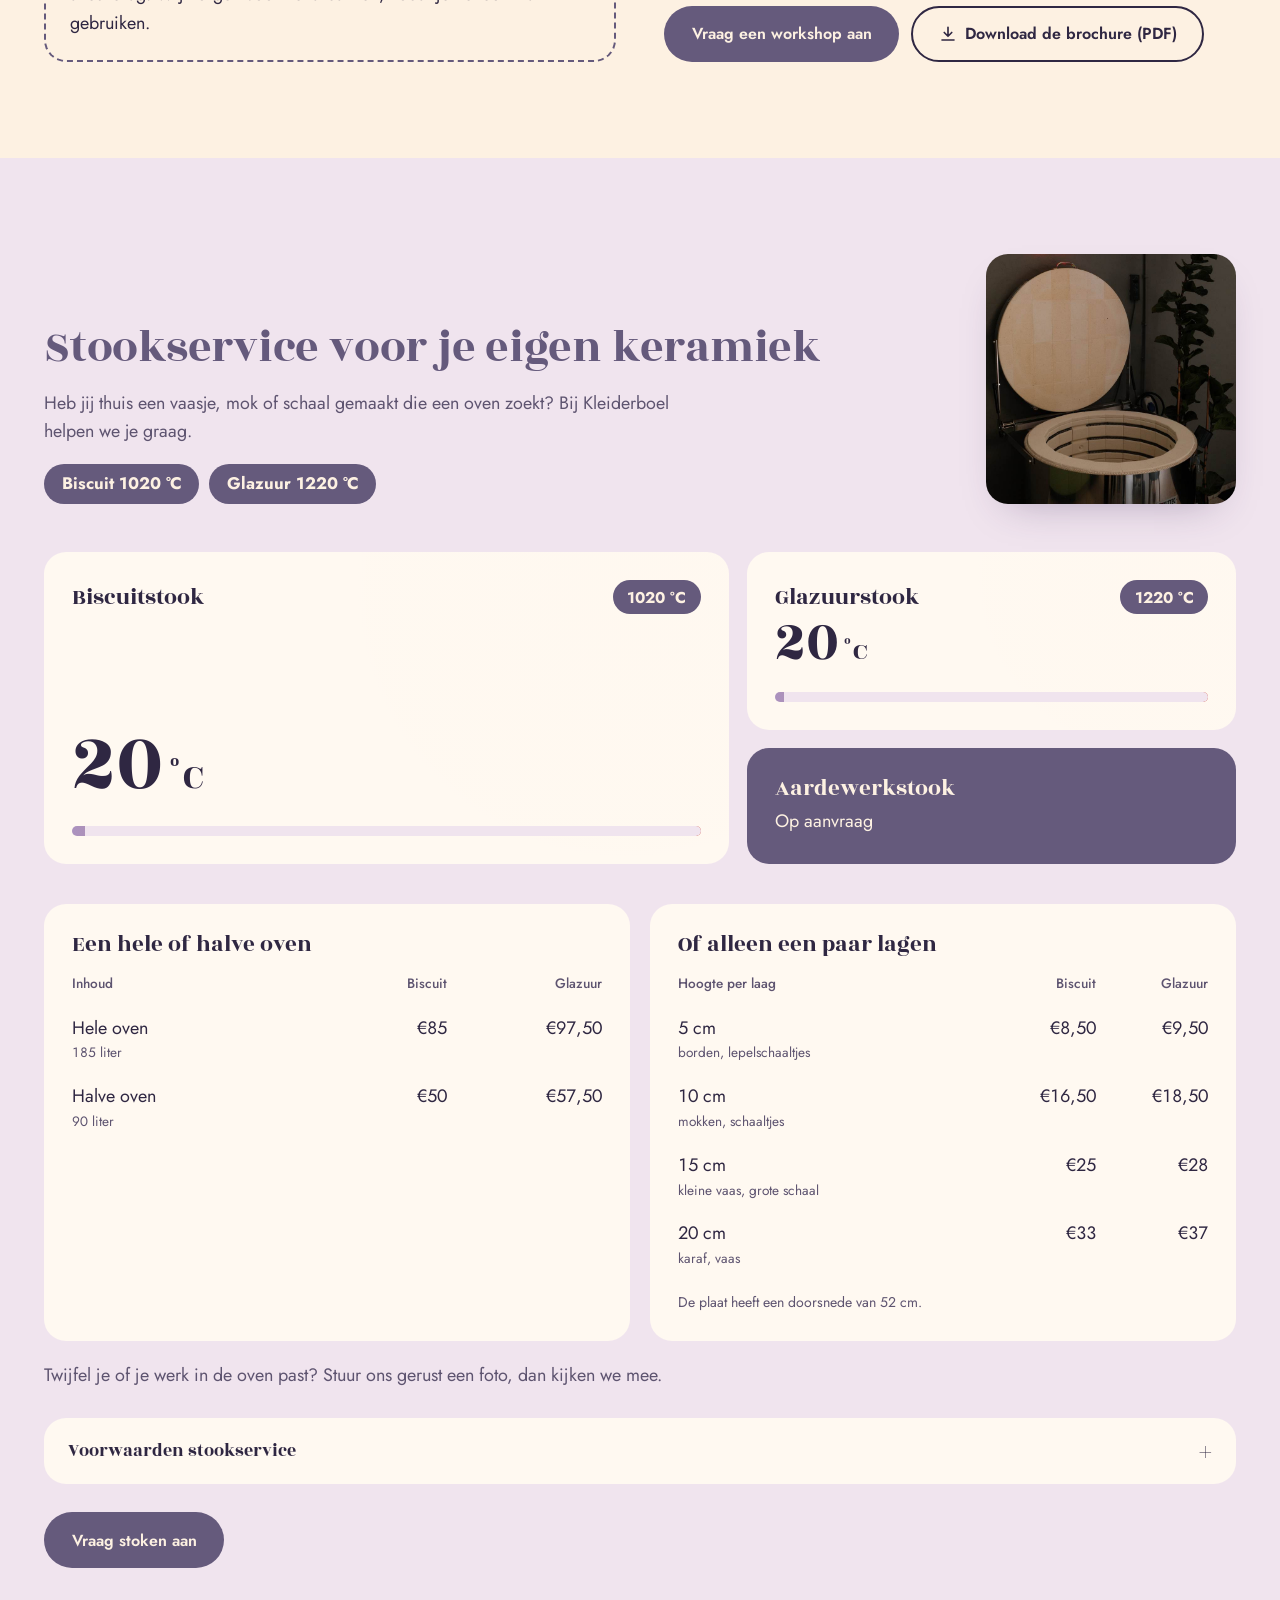
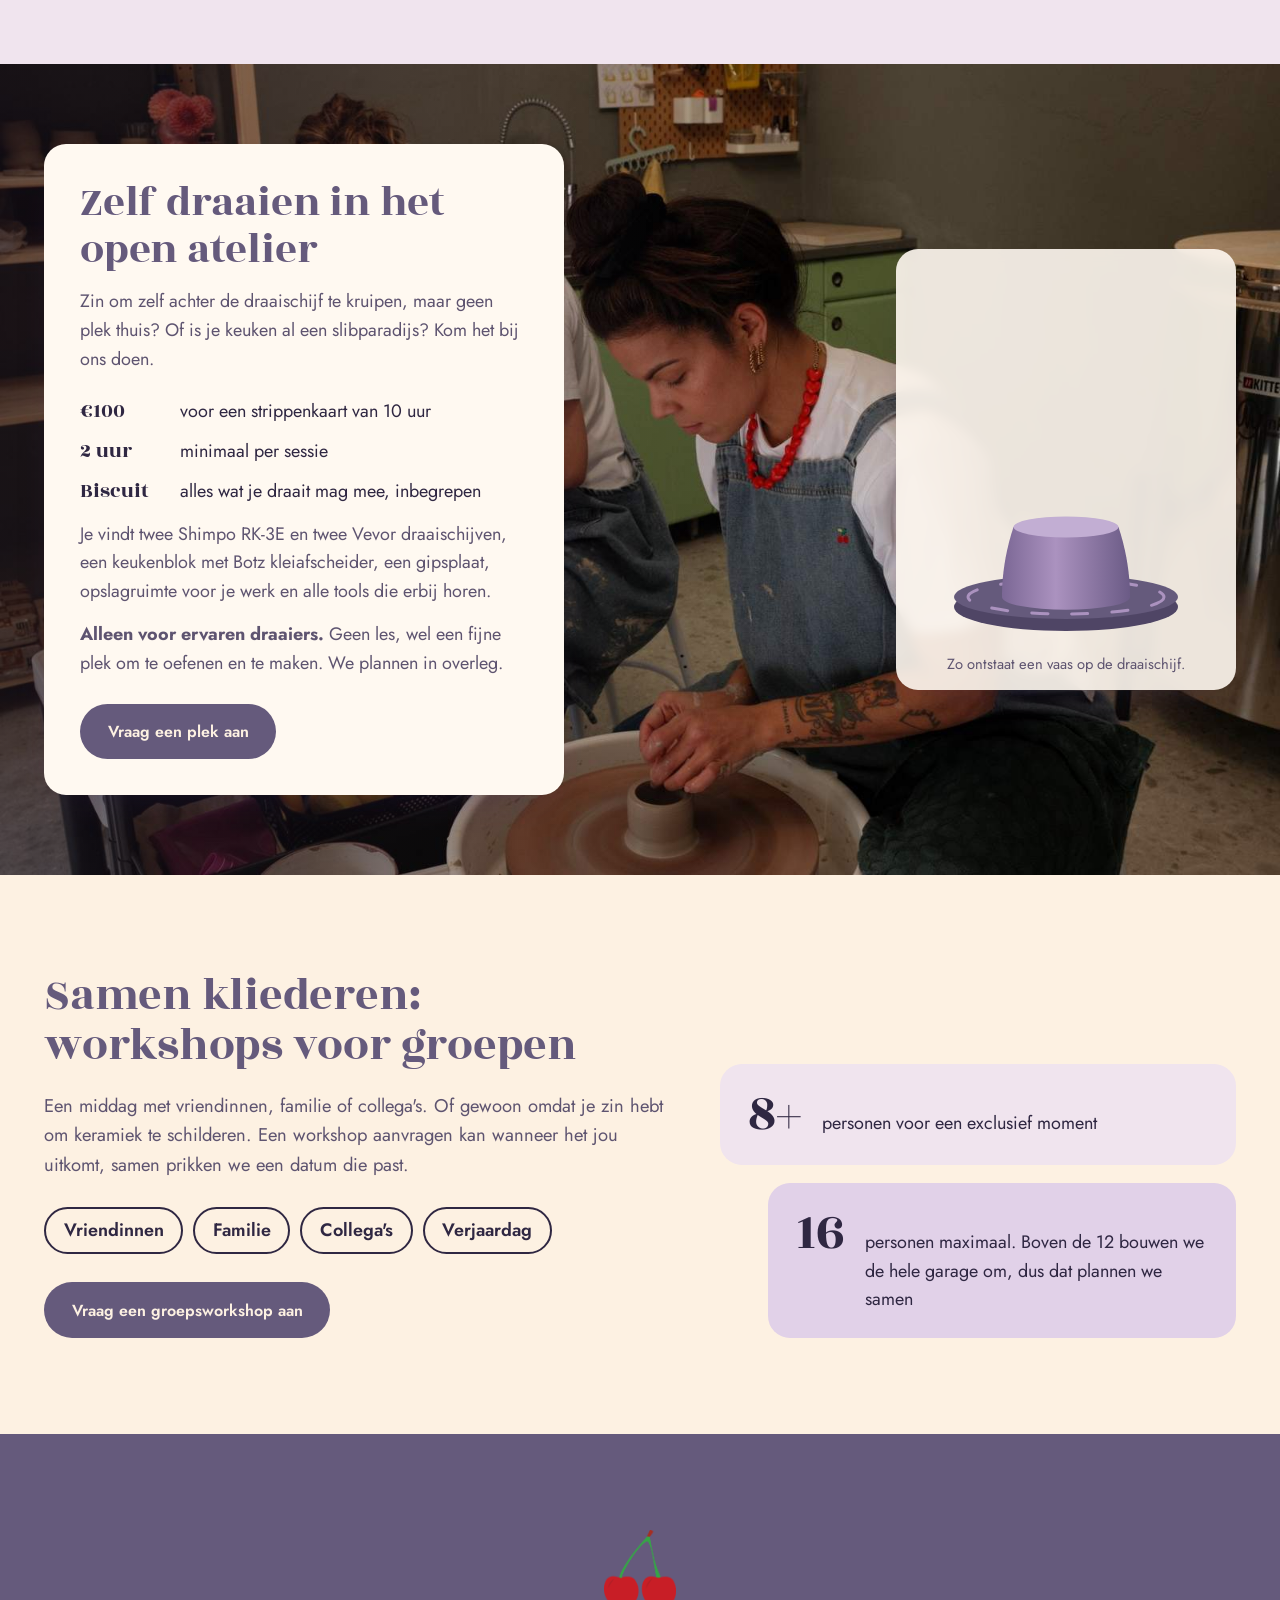
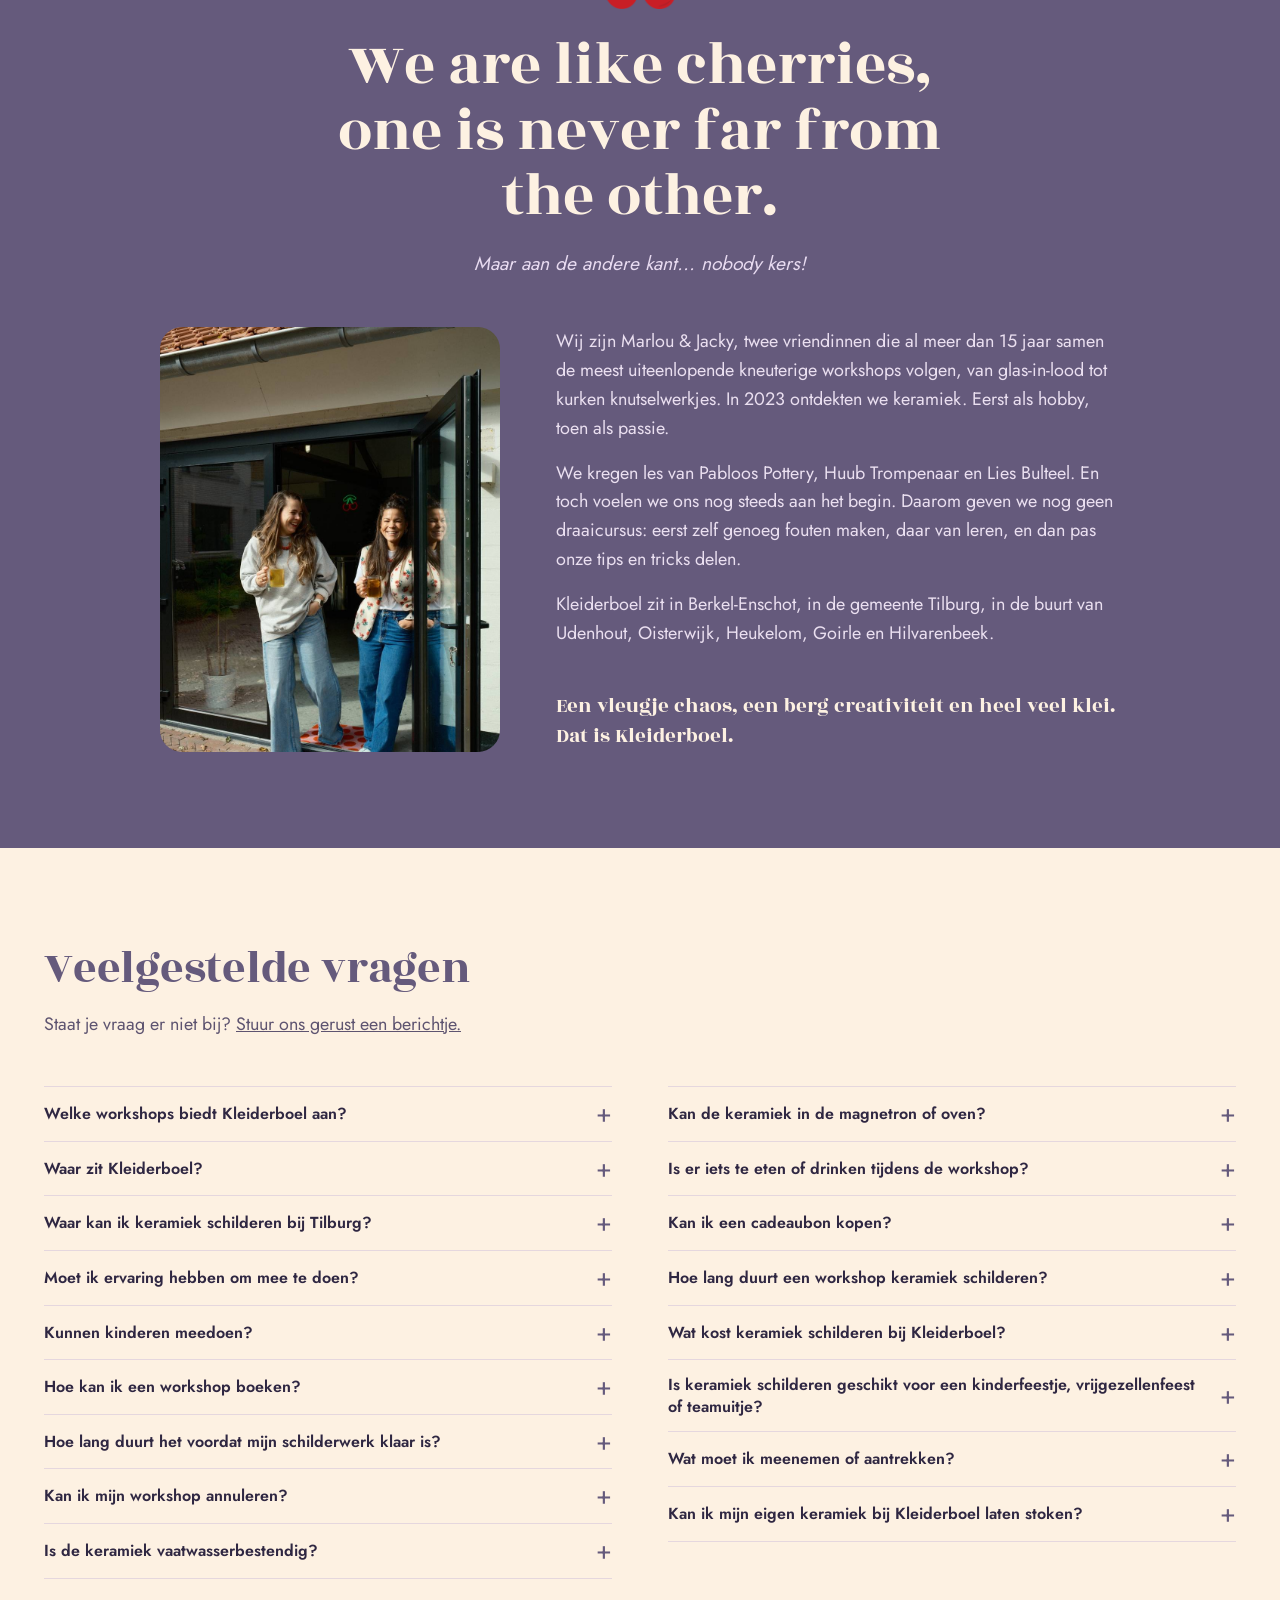
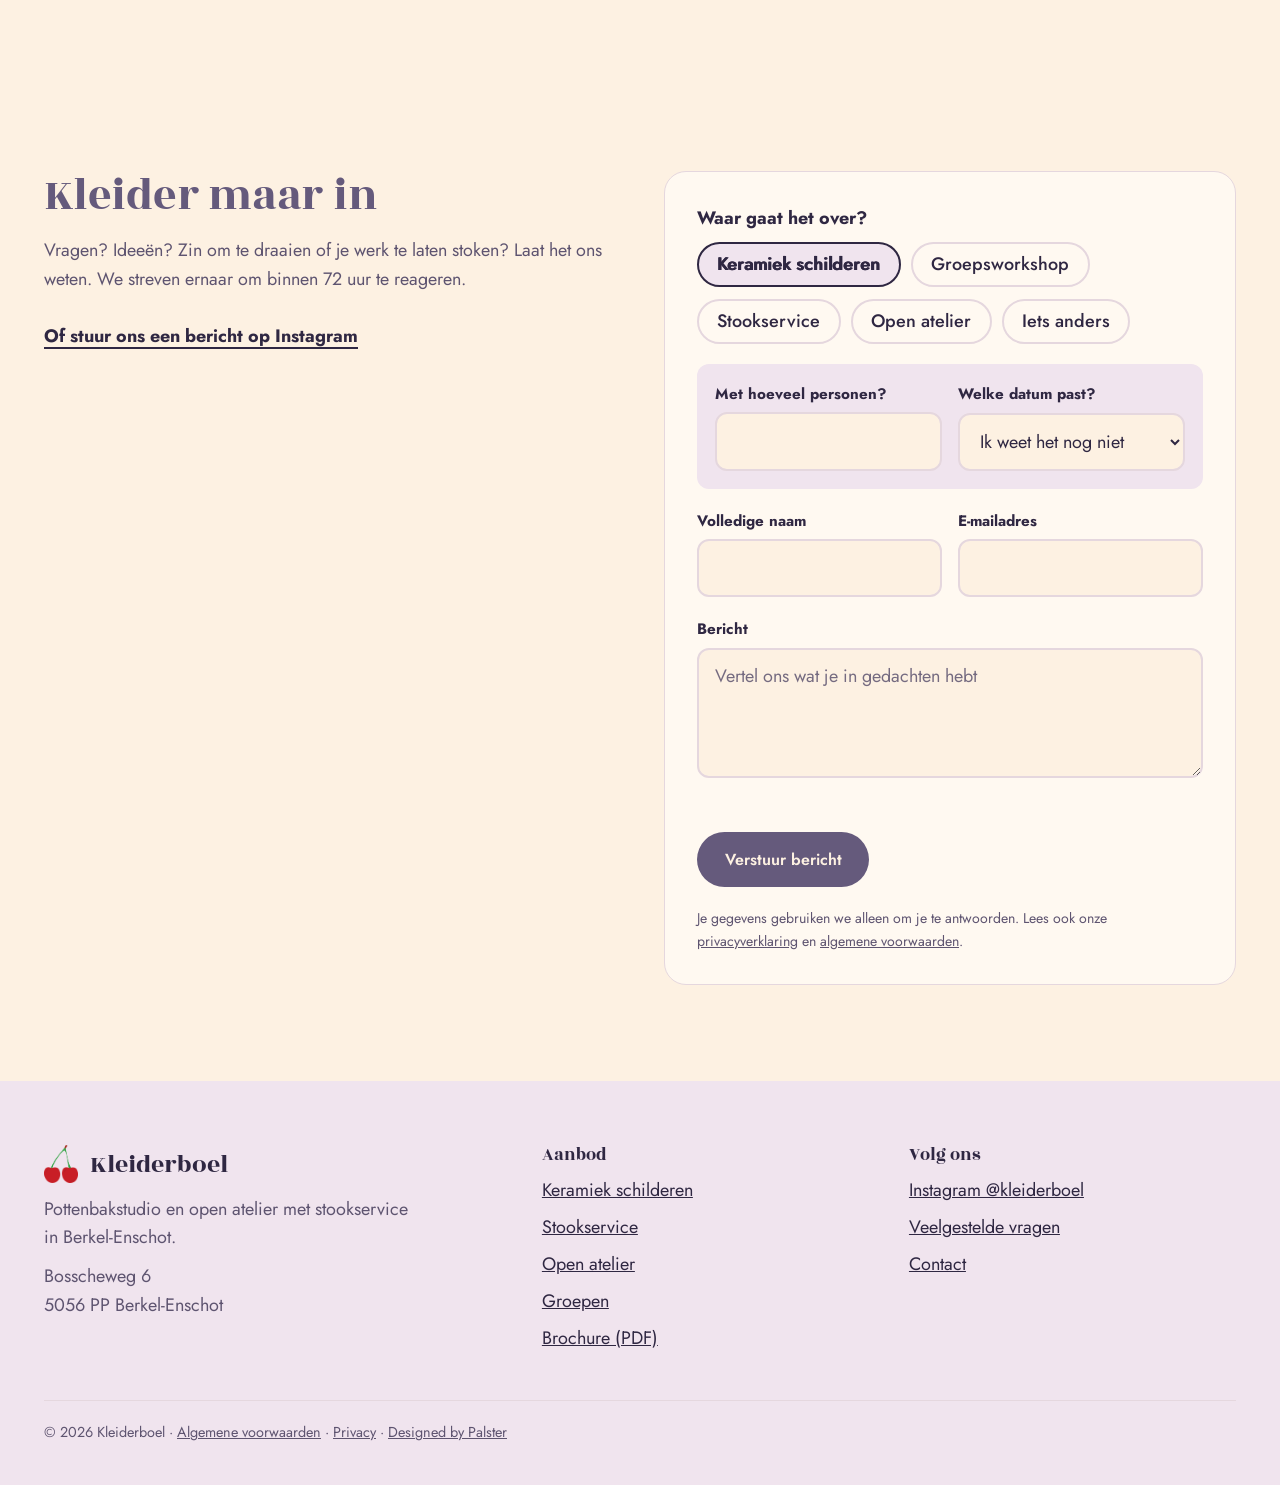
==== commit eea9aba6: "Verlopen data weg (7 nov, 24 okt) en keuzemenu gelijk aan lijst" ====
--- a/index.html
+++ b/index.html
@@ -161,8 +161,7 @@
       <div class="rv">
         <h3 style="margin-bottom:18px">Beschikbare dagen</h3>
         <div class="dates">
-          <div class="date"><div class="day">7<small>november</small></div><div class="when">Zaterdagmiddag, 14.00 uur</div><div class="left">3 plekken</div></div>
-          <div class="date"><div class="day">5<small>december</small></div><div class="when">Zaterdagochtend, 10.00 uur</div><div class="left">10 plekken</div></div>
+                    <div class="date"><div class="day">5<small>december</small></div><div class="when">Zaterdagochtend, 10.00 uur</div><div class="left">10 plekken</div></div>
           <div class="date"><div class="day">12<small>december</small></div><div class="when">Zaterdagochtend, 10.00 uur</div><div class="left">6 plekken</div></div>
           <div class="date"><div class="day">16<small>januari</small></div><div class="when">Zaterdagochtend, 10.00 uur</div><div class="left">9 plekken</div></div>
           <div class="date"><div class="day">17<small>april</small></div><div class="when">Zaterdag, 2027</div><div class="left">6 plekken</div></div>
@@ -338,7 +337,7 @@
         <div class="extra on" data-for="schilderen">
           <div class="row">
             <div class="field"><label for="s-aantal">Met hoeveel personen?</label><input id="s-aantal" name="aantal_schilderen" type="number" min="1" max="12" inputmode="numeric"></div>
-            <div class="field"><label for="s-datum">Welke datum past?</label><select id="s-datum" name="datum_schilderen"><option value="">Ik weet het nog niet</option><option>24 oktober, 10.00 uur</option><option>7 november, 14.00 uur</option><option>5 december, 10.00 uur</option><option>12 december, 10.00 uur</option><option>6 april 2027</option><option>Een andere datum</option></select></div>
+            <div class="field"><label for="s-datum">Welke datum past?</label><select id="s-datum" name="datum_schilderen"><option value="">Ik weet het nog niet</option><option>5 december, 10.00 uur</option><option>12 december, 10.00 uur</option><option>16 januari, 10.00 uur</option><option>17 april 2027</option><option>Een andere datum</option></select></div>
           </div>
         </div>
         <div class="extra" data-for="groep">
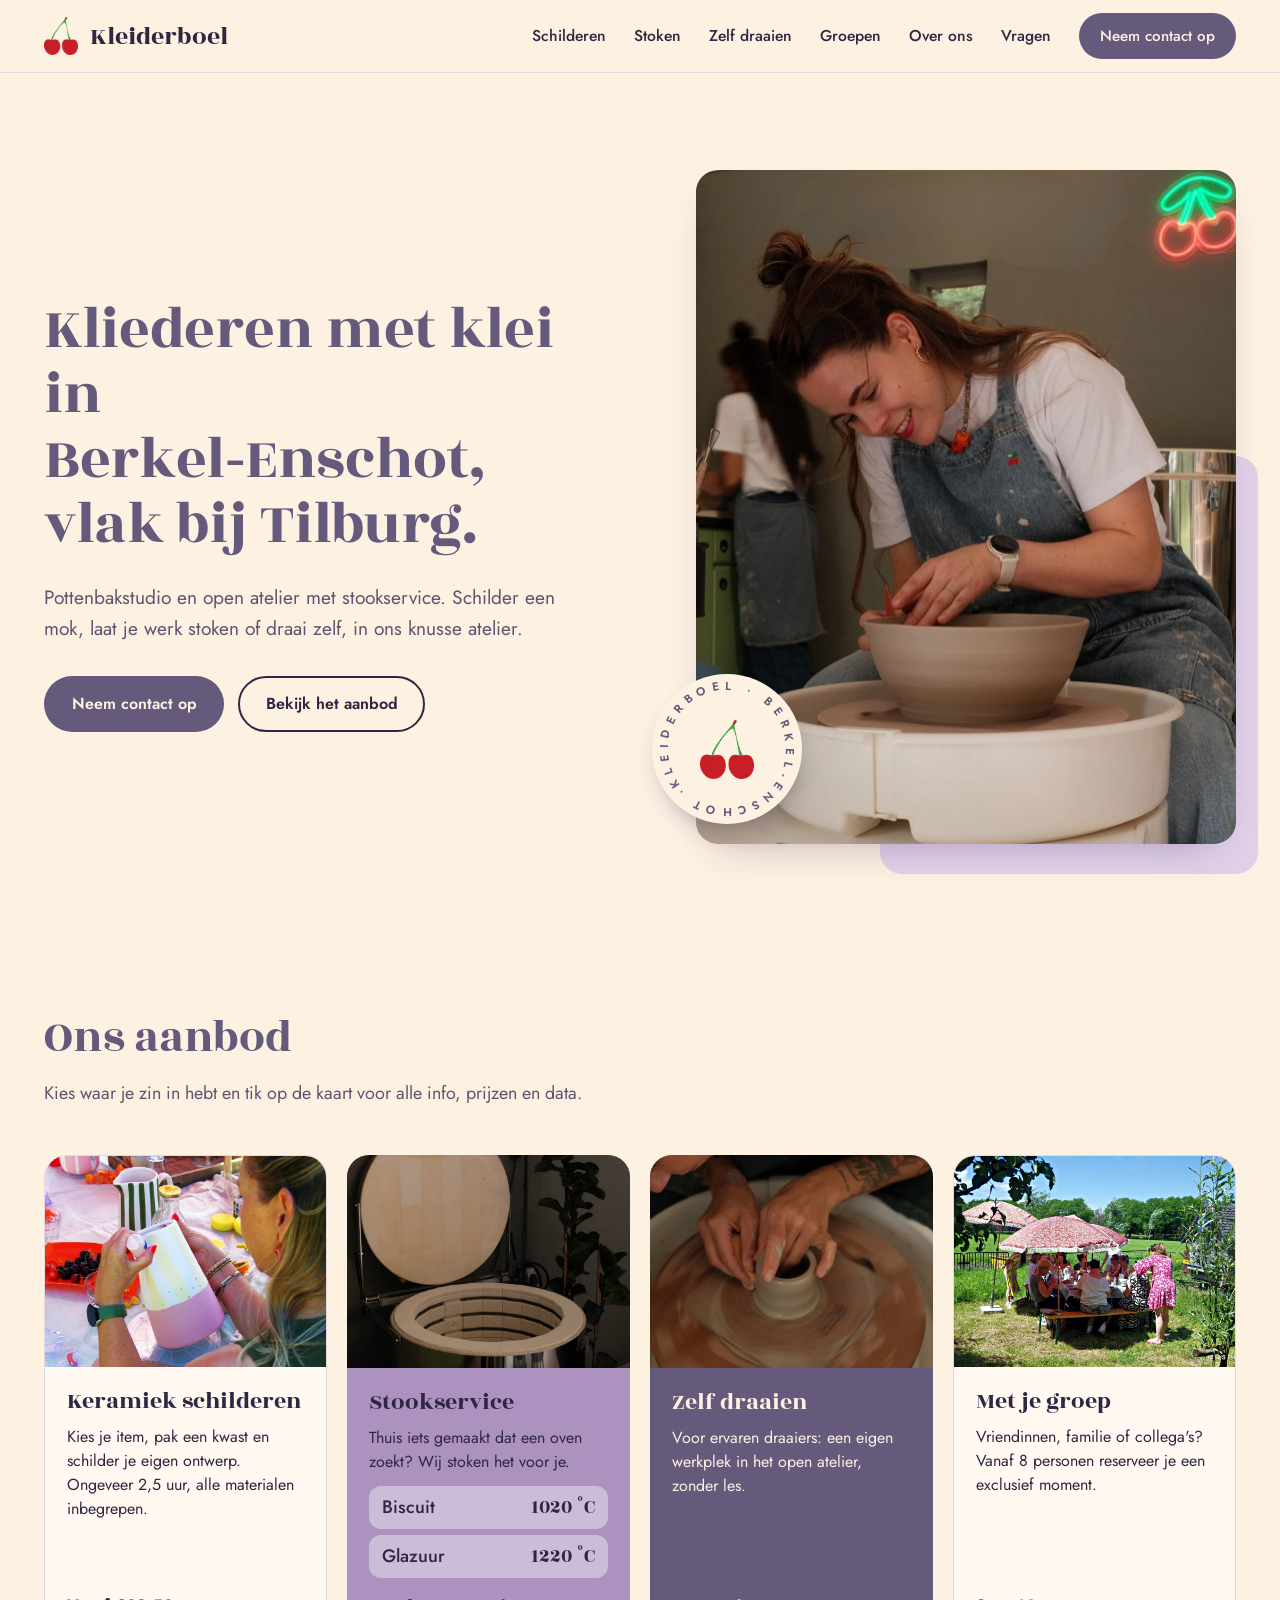
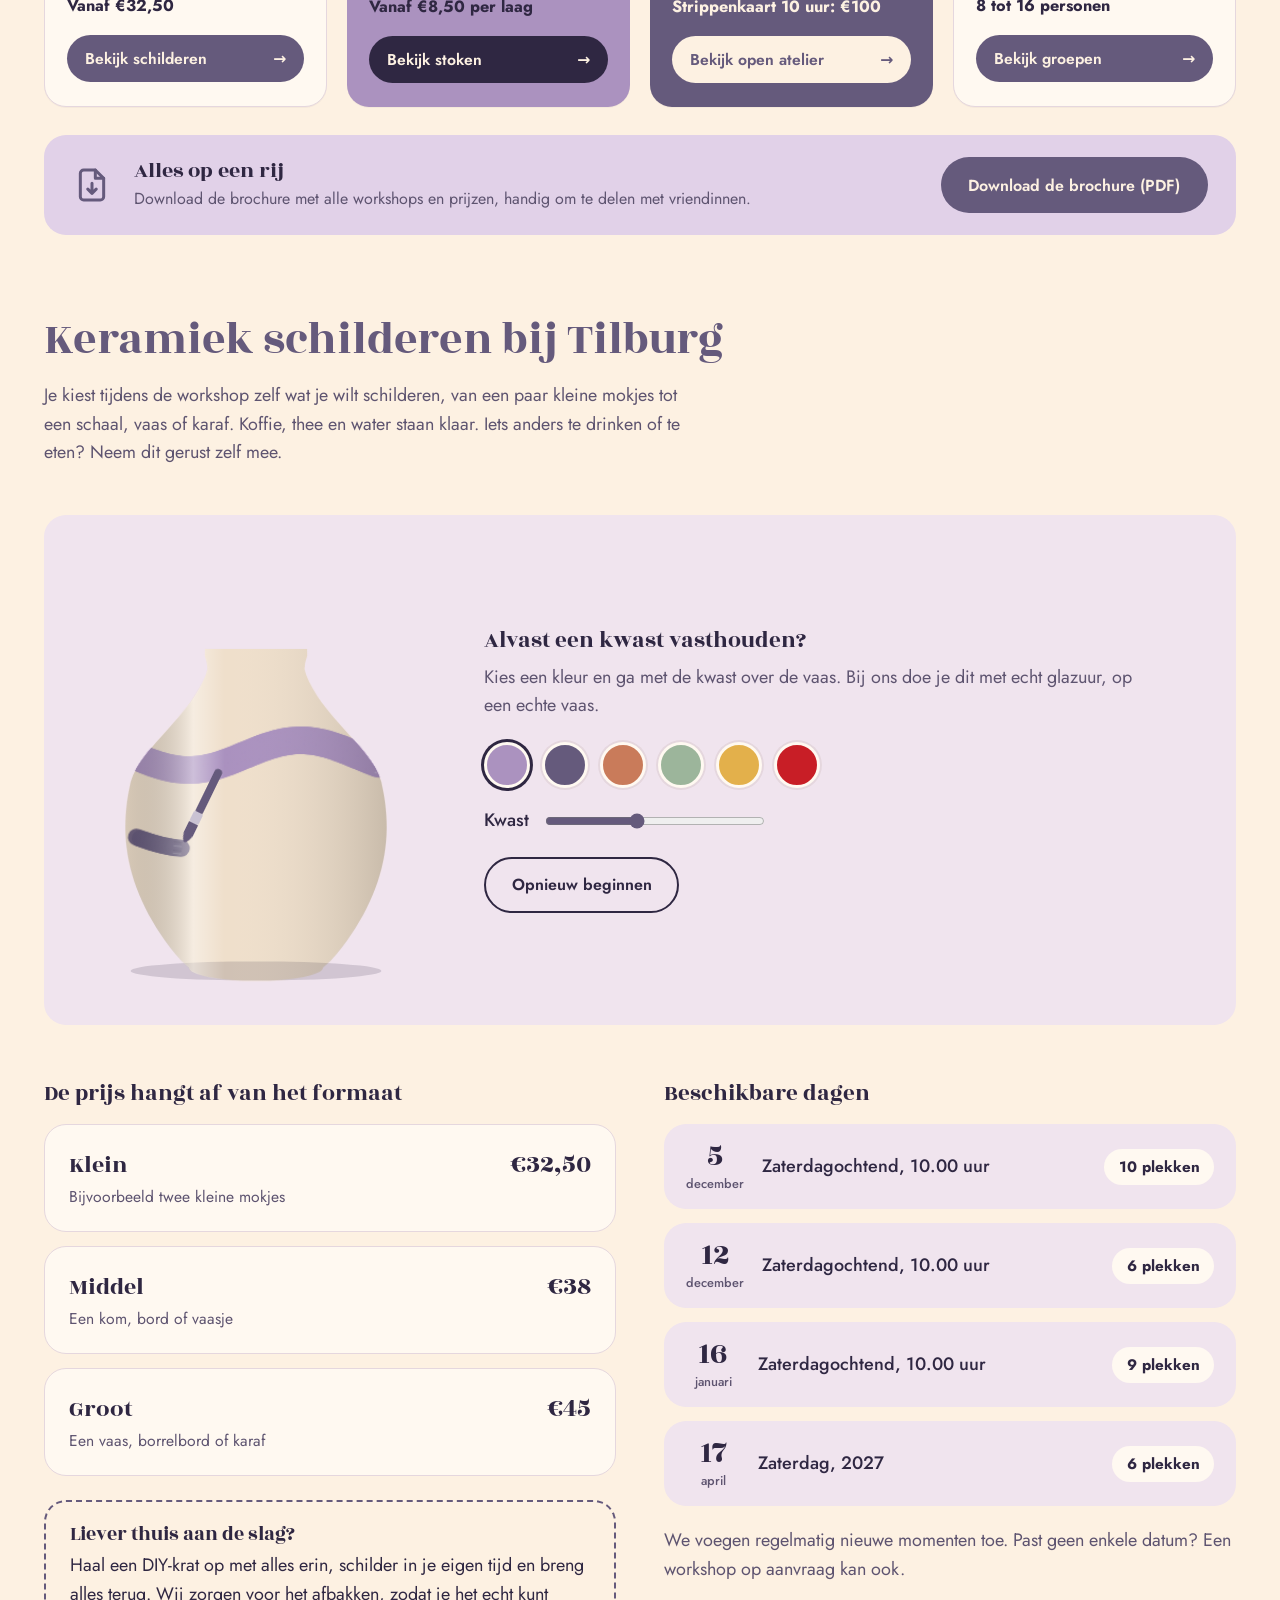
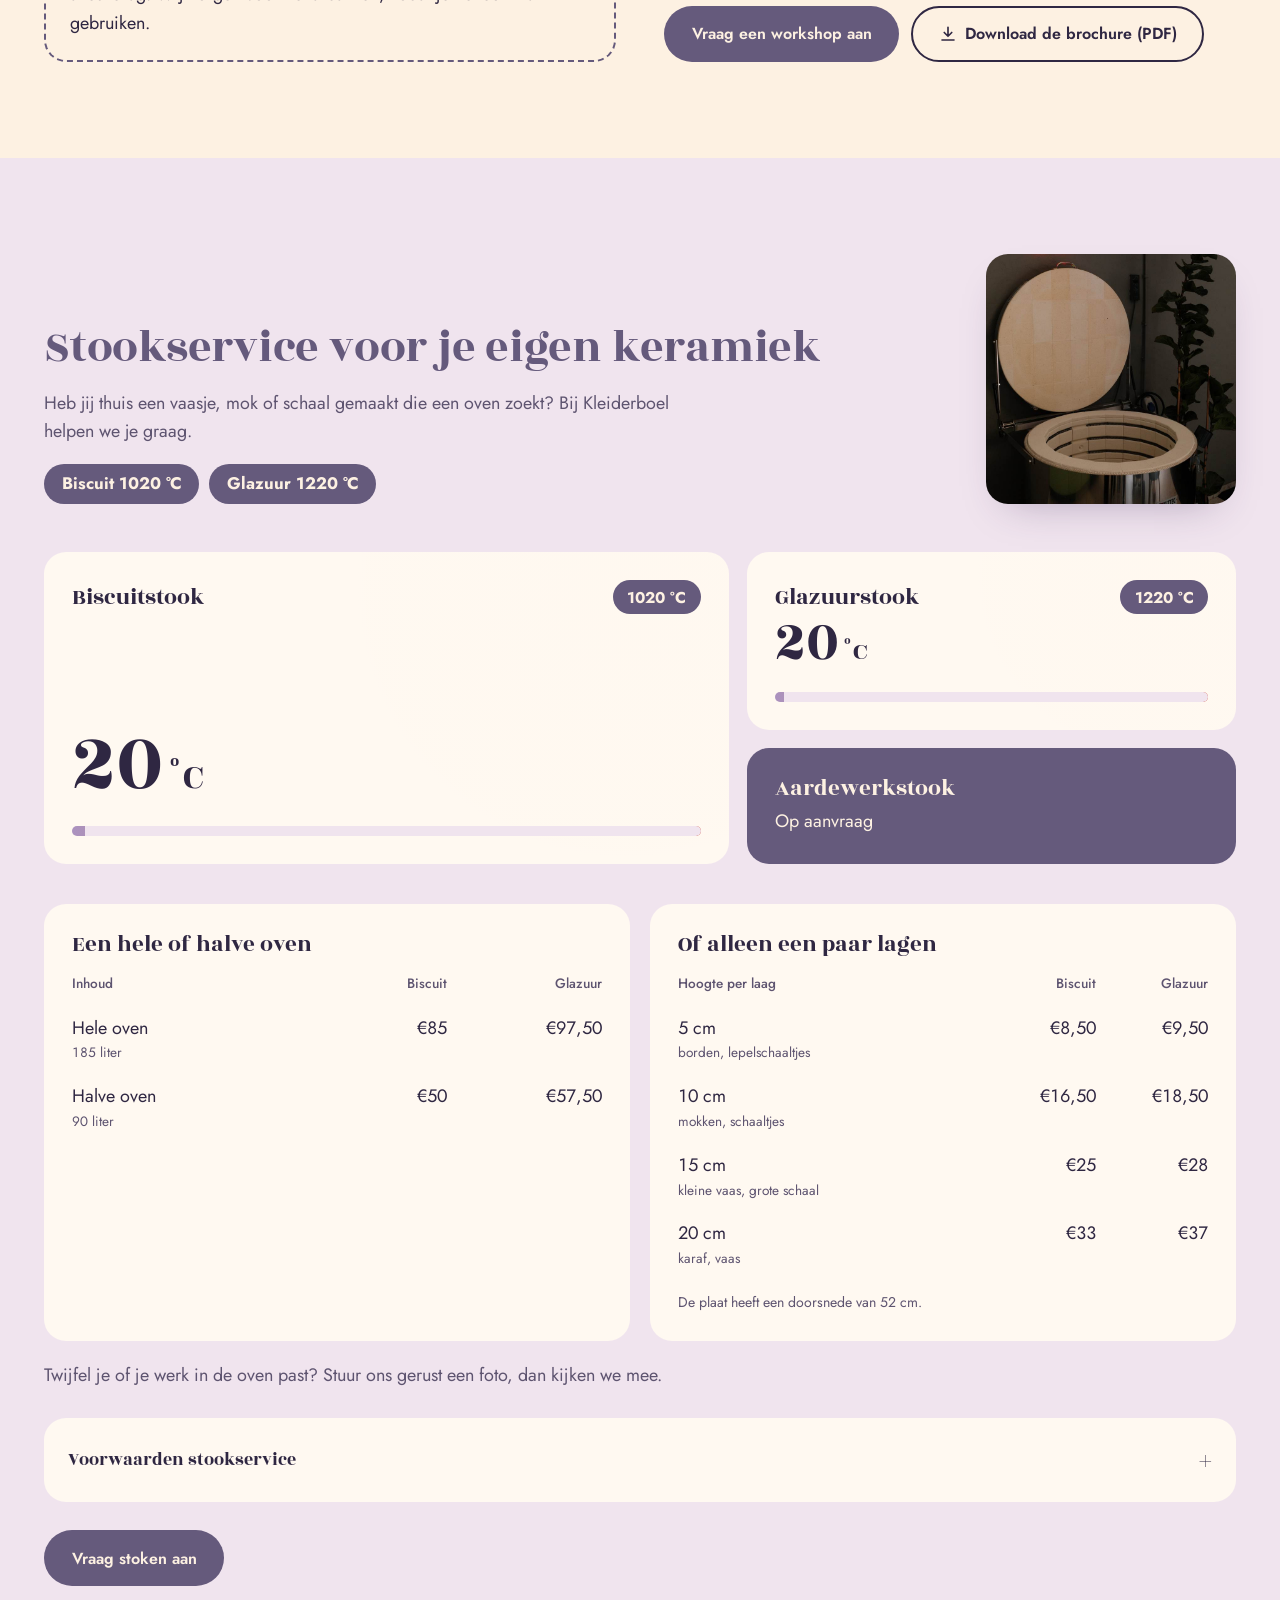
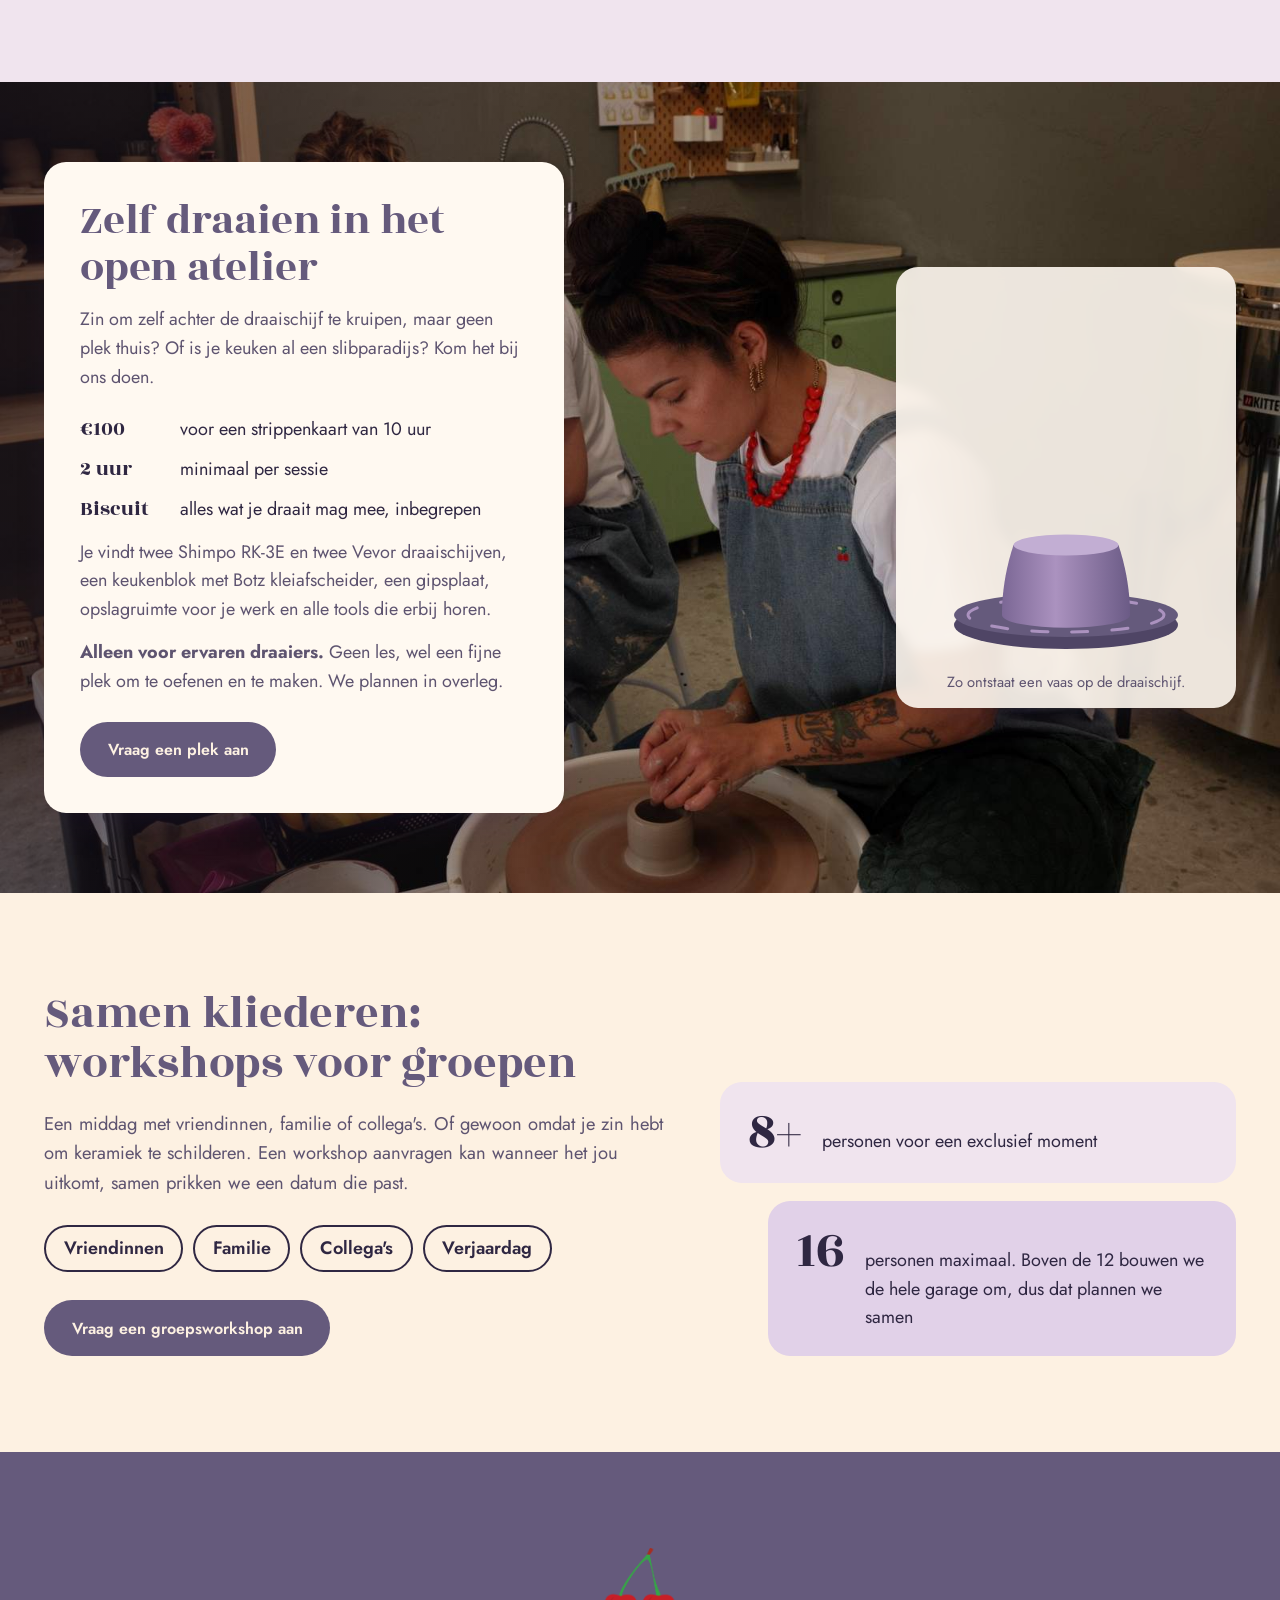
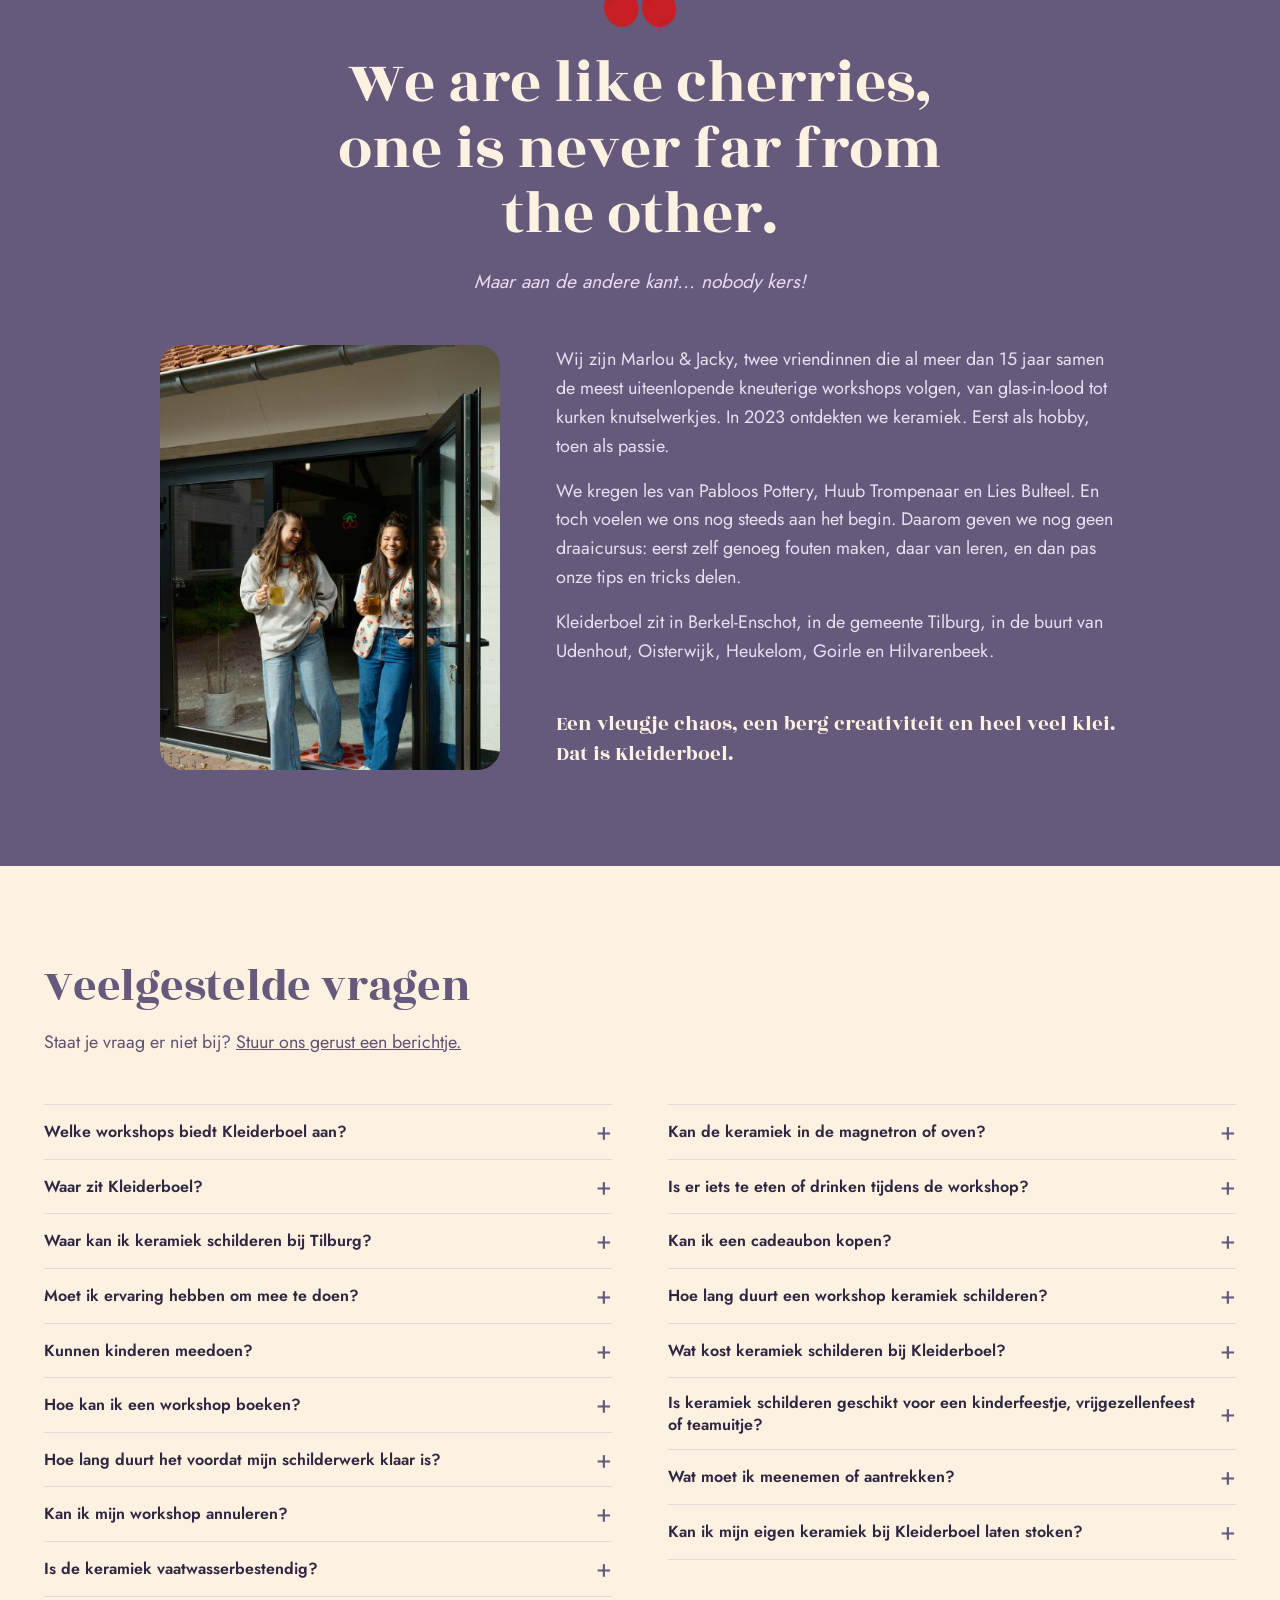
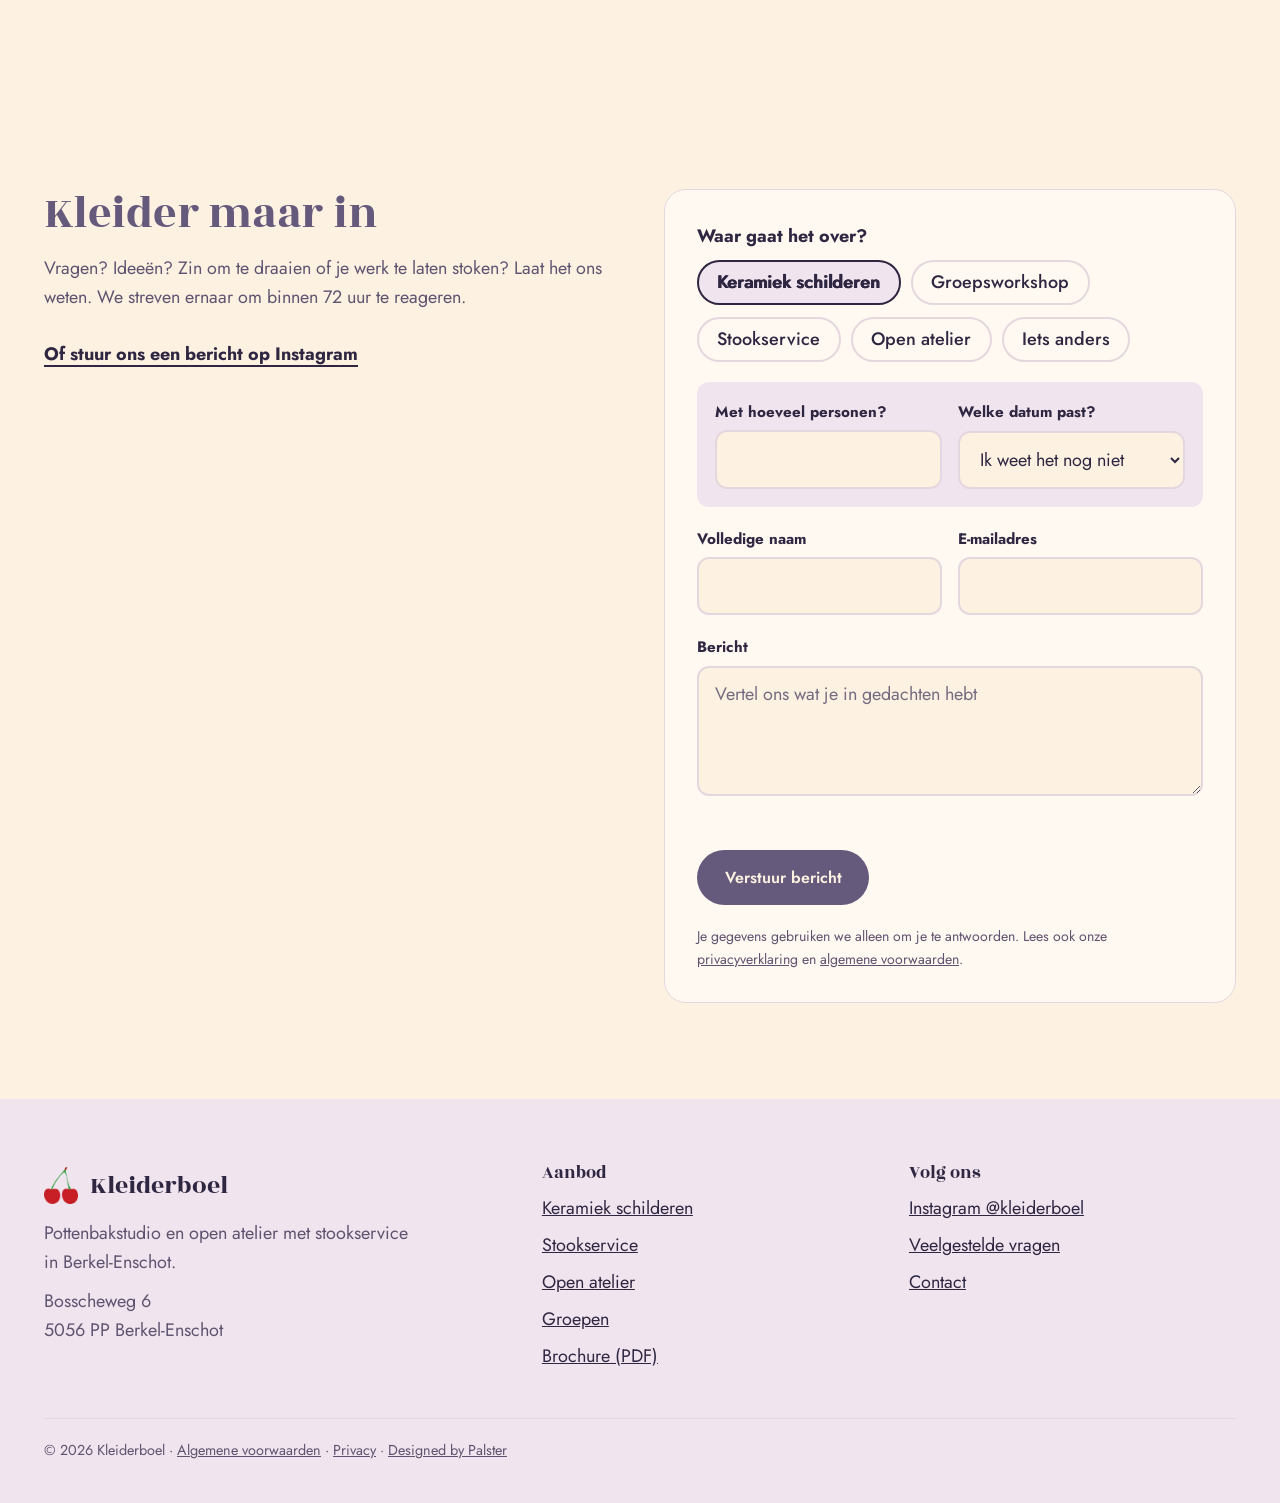
==== commit 6a8b68d0: "Turnstile: sitekey ingesteld" ====
--- a/index.html
+++ b/index.html
@@ -321,7 +321,7 @@
         <p class="measure">Vragen? Ideeën? Zin om te draaien of je werk te laten stoken? Laat het ons weten. We streven ernaar om binnen 72 uur te reageren.</p>
         <a class="ig link" href="https://www.instagram.com/kleiderboel" rel="noopener">Of stuur ons een bericht op Instagram</a>
       </div>
-      <form class="rv" id="contactForm" name="contact" method="POST" novalidate data-turnstile-sitekey="">
+      <form class="rv" id="contactForm" name="contact" method="POST" novalidate data-turnstile-sitekey="0x4AAAAAAGEC5cimYcLuKHOZ">
         <p class="hp"><label>Niet invullen <input name="bot-field" tabindex="-1" autocomplete="off"></label></p>
         <fieldset>
           <legend>Waar gaat het over?</legend>
--- a/assets/css/style.css
+++ b/assets/css/style.css
@@ -54,7 +54,7 @@
 /* NAV */
 .nav{position:sticky;top:0;z-index:40;background:color-mix(in srgb,var(--bg) 92%,transparent);backdrop-filter:blur(10px);-webkit-backdrop-filter:blur(10px);border-bottom:1px solid var(--line)}
 .nav .wrap{display:flex;align-items:center;justify-content:space-between;height:72px;gap:24px}
-.brand{display:flex;align-items:center;gap:12px;text-decoration:none;font:400 1.6rem var(--font-display);letter-spacing:0}
+.brand{display:flex;align-items:center;gap:12px;min-height:44px;text-decoration:none;font:400 1.6rem var(--font-display);letter-spacing:0}
 .brand img{width:34px;height:auto;transition:transform .4s cubic-bezier(.16,1,.3,1)}
 .brand:hover img{transform:rotate(-10deg) scale(1.08)}
 .menu{display:flex;align-items:center;gap:28px;list-style:none;margin:0;padding:0}
@@ -177,7 +177,7 @@
 td small{display:block;color:var(--ink-soft);font-size:.85rem}
 .note{margin-top:20px;color:var(--ink-soft)}
 details{background:var(--surface);border-radius:var(--r-card);padding:20px 24px;margin-top:28px}
-summary{cursor:pointer;font:400 1.15rem var(--font-display);list-style:none;display:flex;justify-content:space-between;align-items:center}
+summary{cursor:pointer;min-height:44px;font:400 1.15rem var(--font-display);list-style:none;display:flex;justify-content:space-between;align-items:center}
 summary::-webkit-details-marker{display:none}
 summary::after{content:"+";font-size:1.6rem;line-height:1;transition:transform .25s}
 details[open] summary::after{transform:rotate(45deg)}
